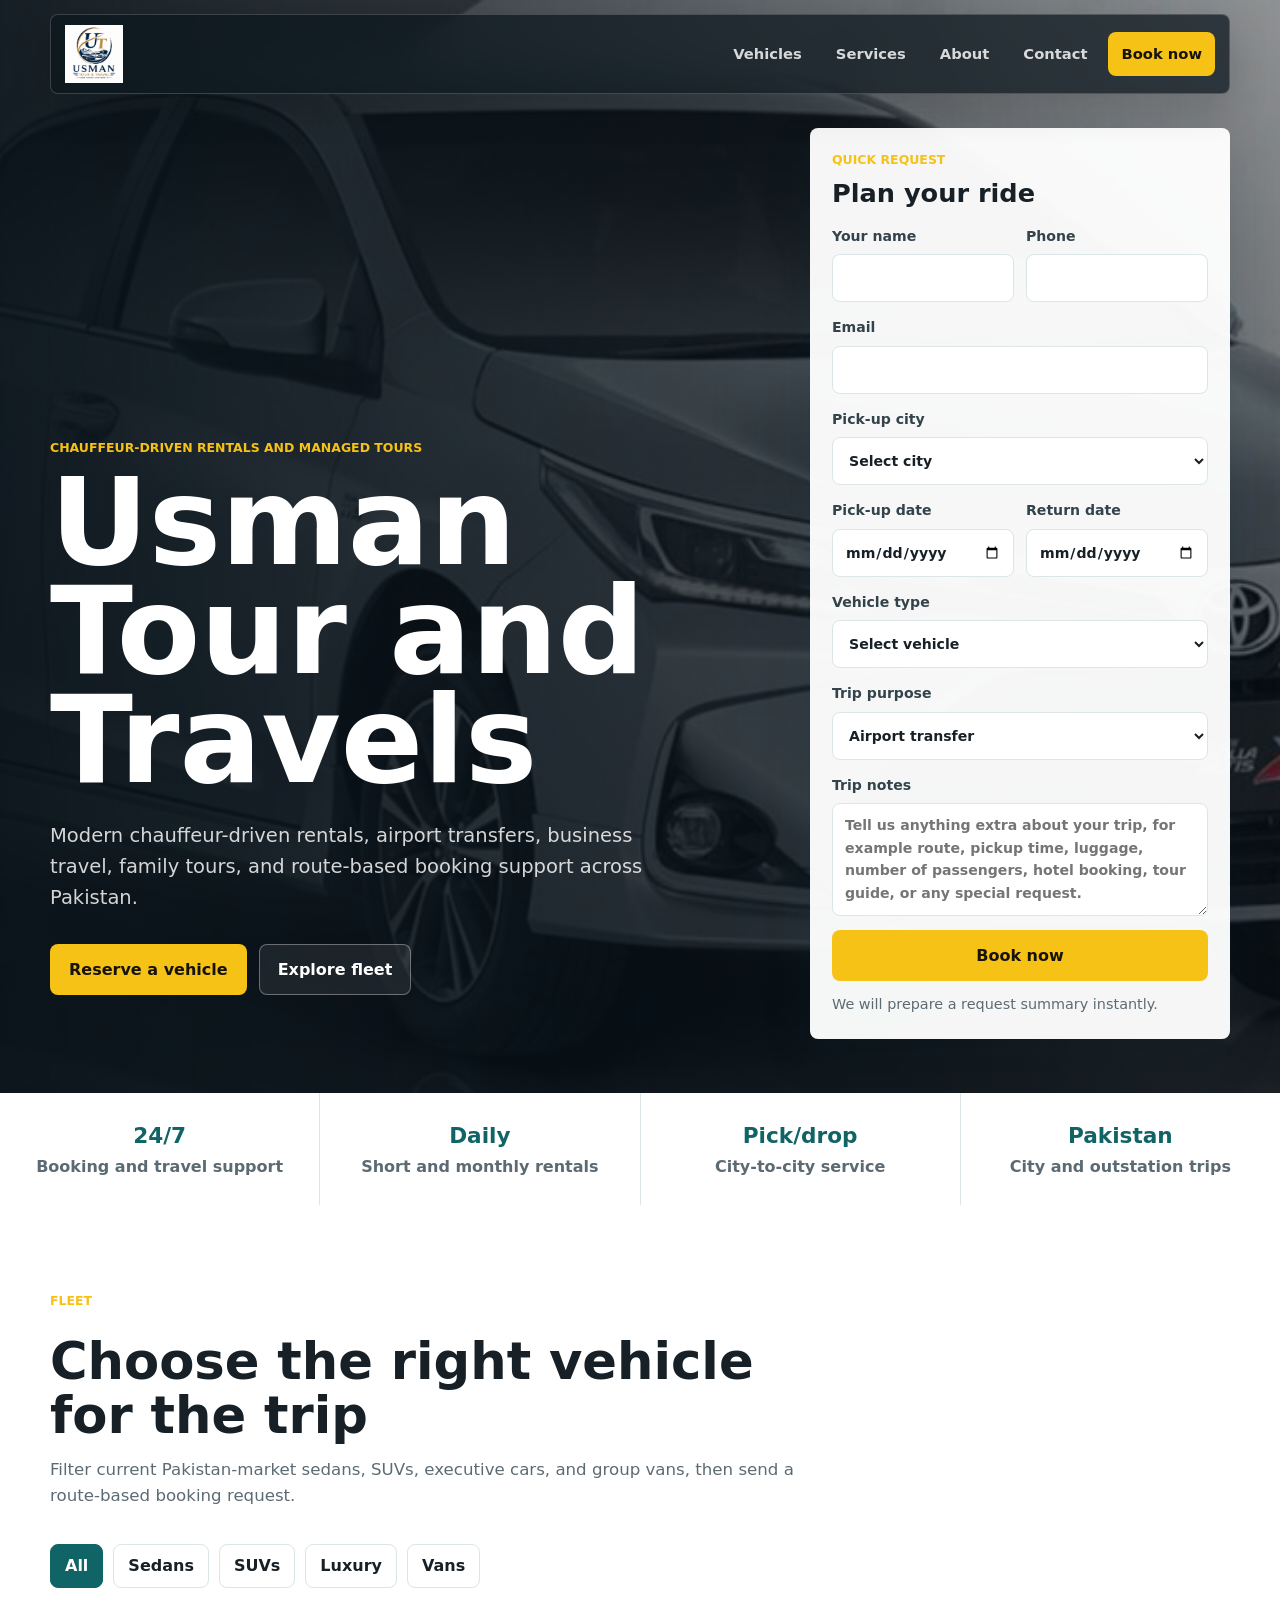
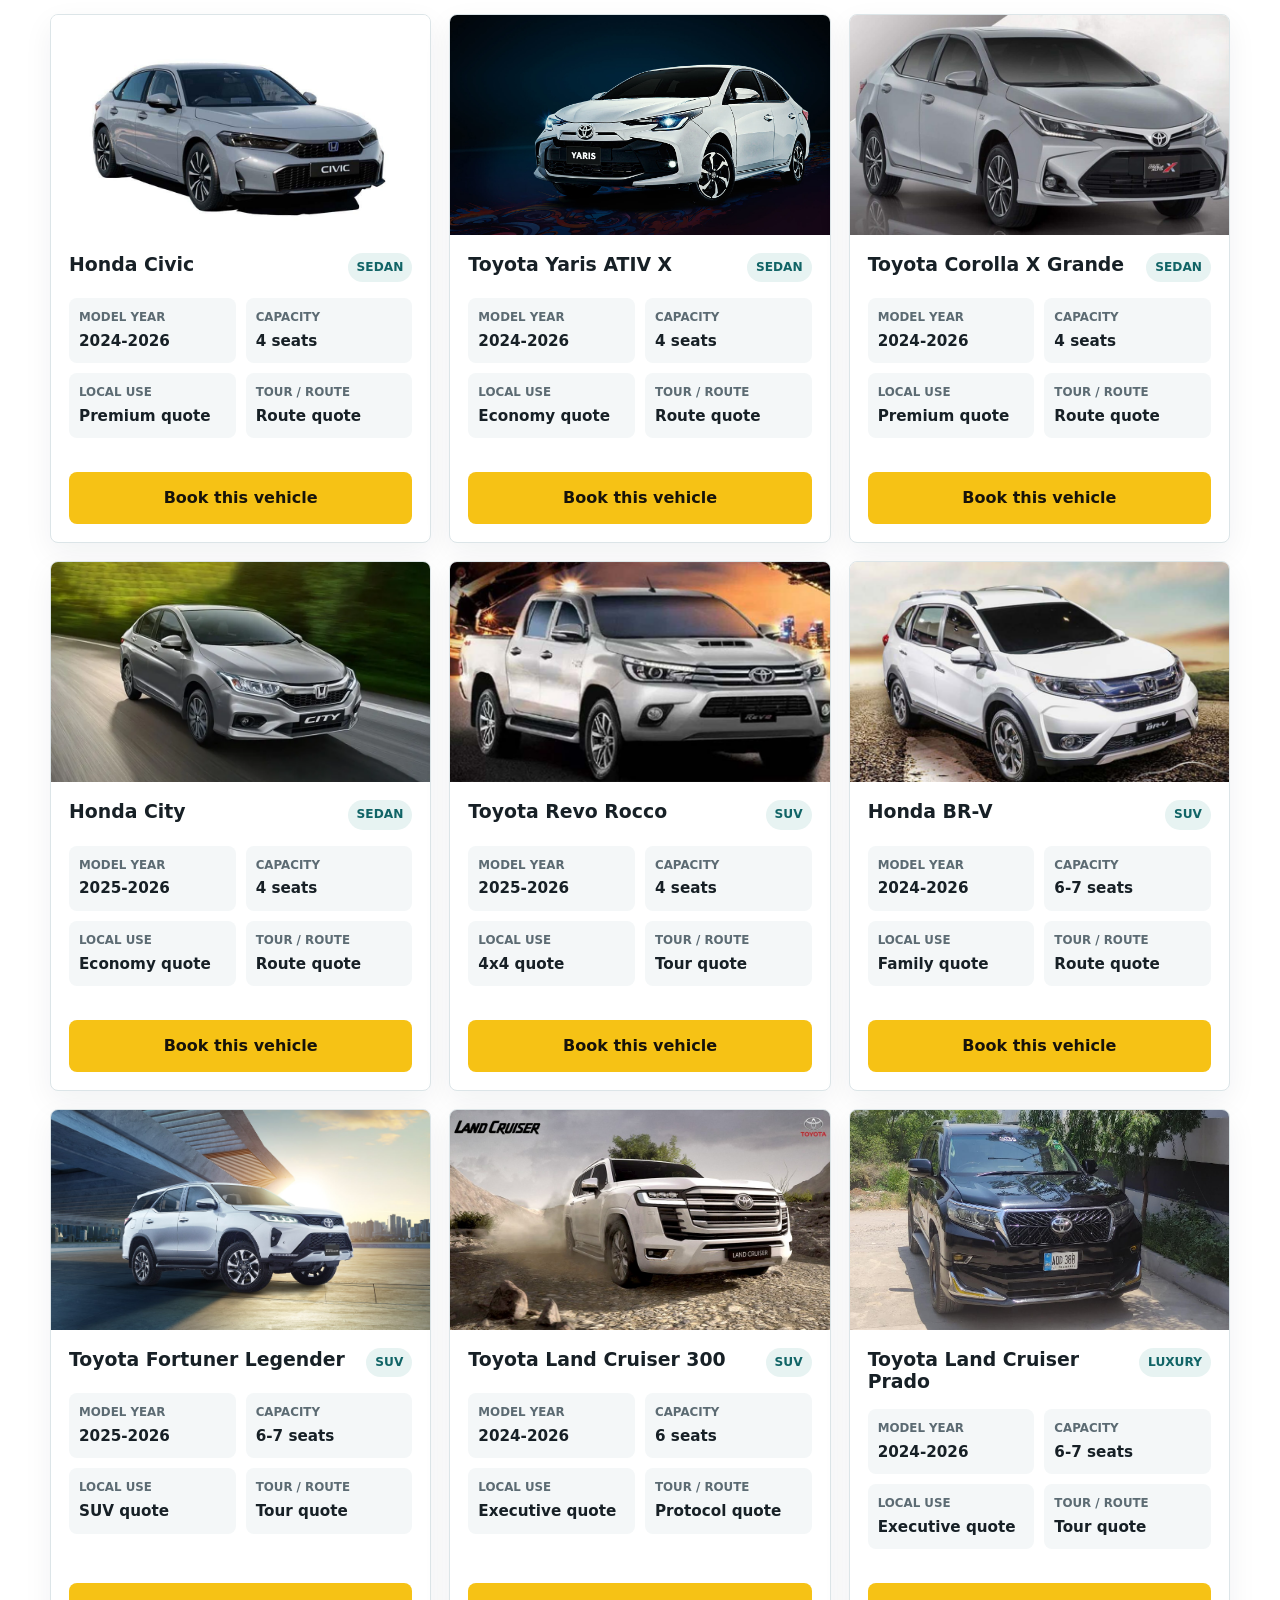
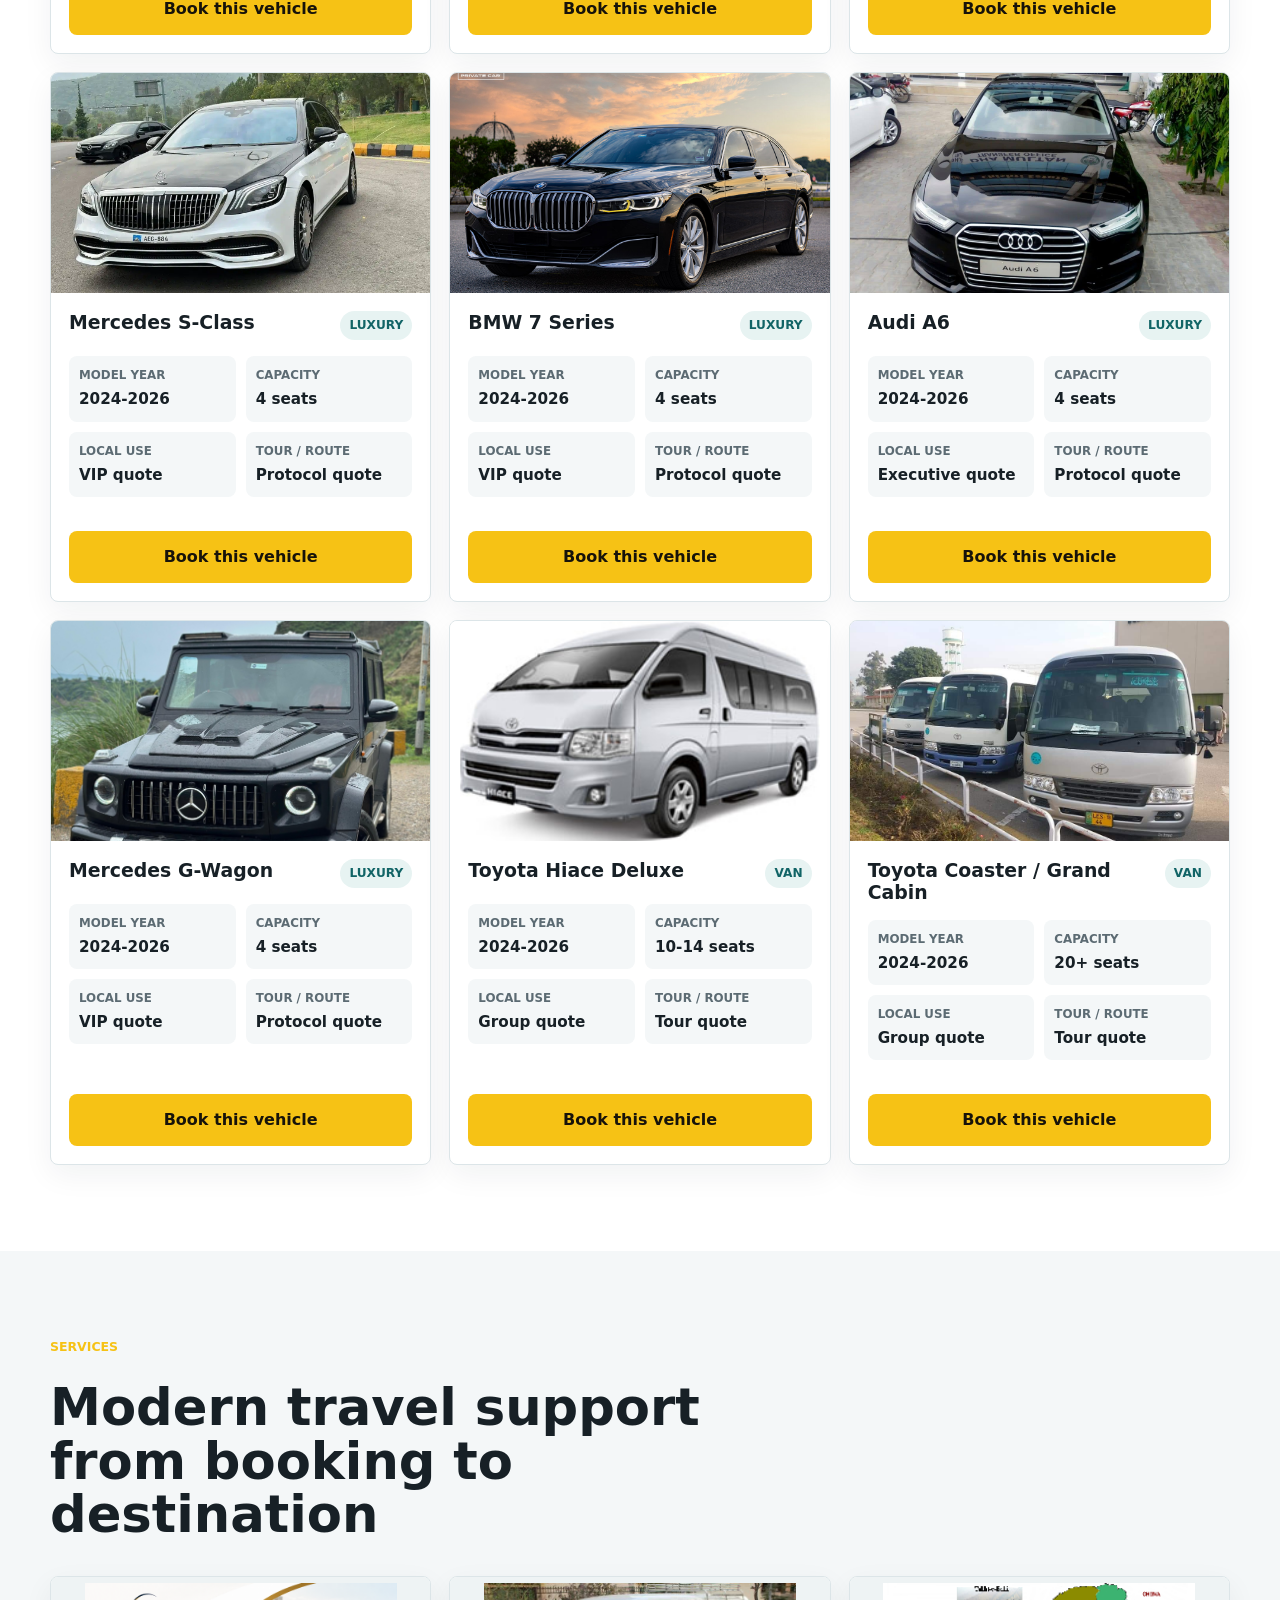
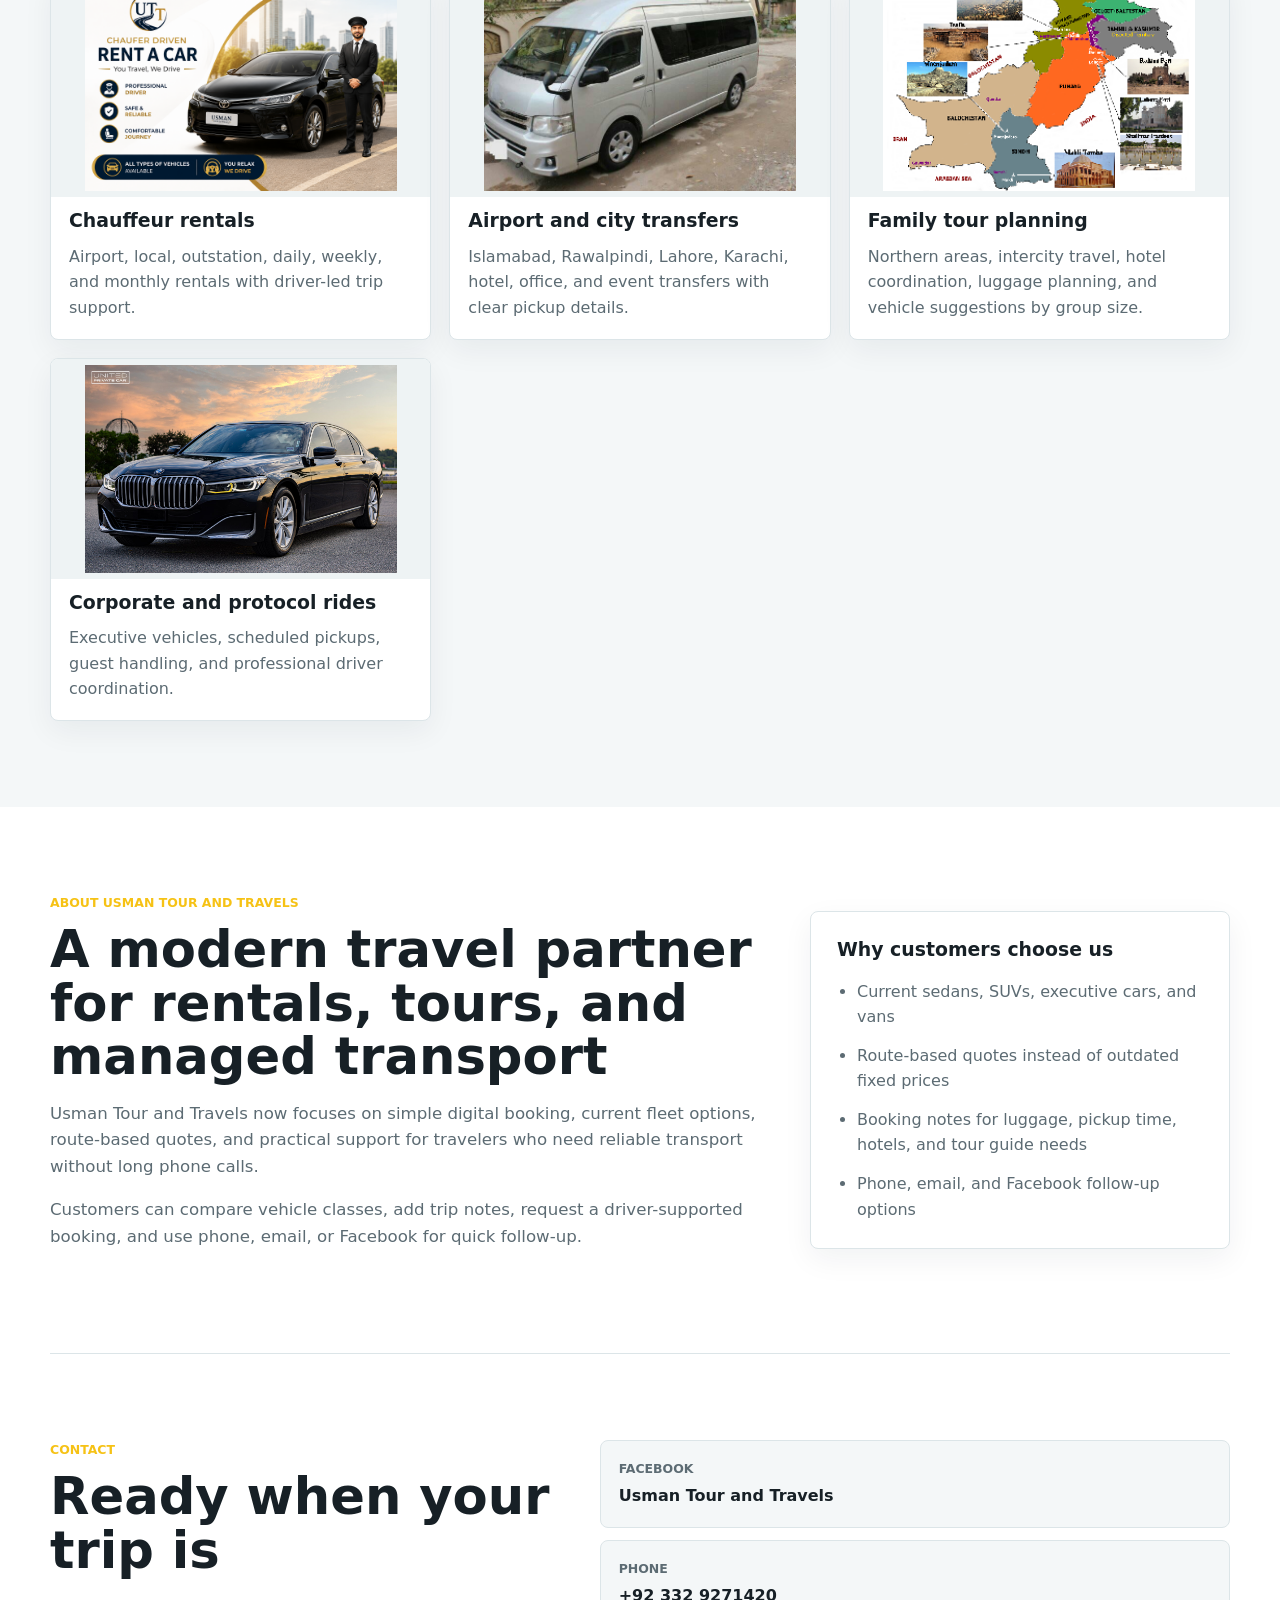
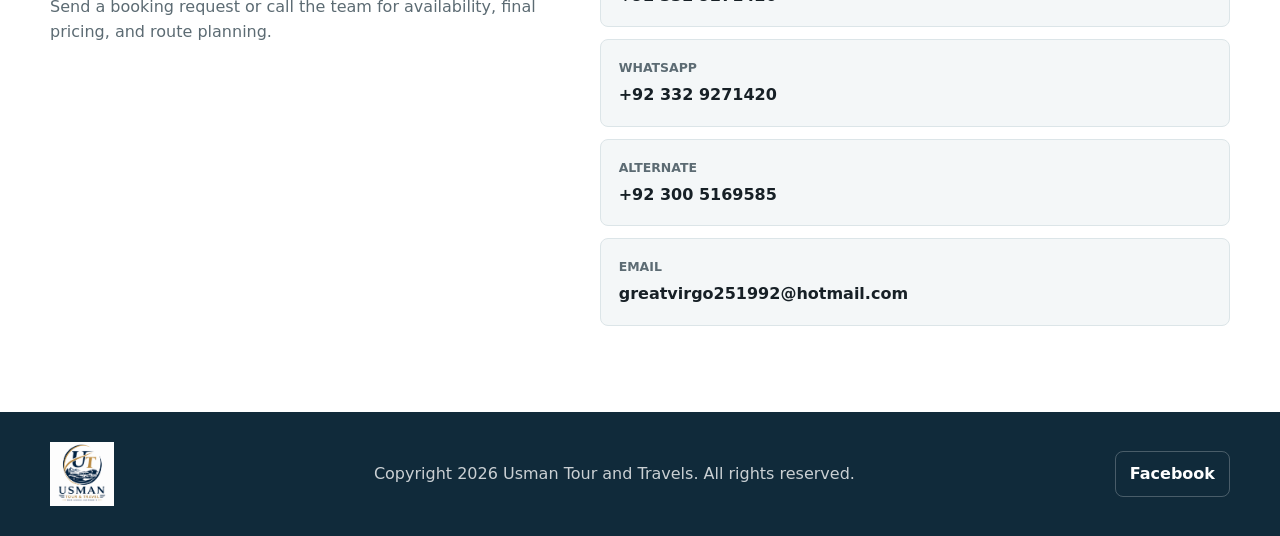
==== web/index.html @ b5e31868 "Send booking requests through WhatsApp" ====
<!doctype html>
<html lang="en">
  <head>
    <meta charset="utf-8">
    <meta name="viewport" content="width=device-width, initial-scale=1">
    <meta name="description" content="Usman Tour and Travels offers chauffeur-driven car rental, airport transfers, tour planning, and corporate transport across Islamabad, Rawalpindi, Lahore, and Pakistan.">
    <title>Usman Tour and Travels | Car Rental & Tour Planning</title>
    <link rel="preload" as="image" href="images/Corolla-X.jpg">
    <link rel="stylesheet" href="styles.css">
  </head>
  <body>
    <header class="site-header" data-header>
      <a class="brand" href="#home" aria-label="Usman Tour and Travels home">
        <img src="images/logo%20usman%20tour%20and%20travel.png" alt="Usman Tour and Travels logo">
      </a>
      <button class="nav-toggle" type="button" aria-expanded="false" aria-controls="site-nav" data-nav-toggle>
        <span></span>
        <span></span>
        <span></span>
        <span class="sr-only">Menu</span>
      </button>
      <nav class="site-nav" id="site-nav" data-nav>
        <a href="#fleet">Vehicles</a>
        <a href="#services">Services</a>
        <a href="#about">About</a>
        <a href="#contact">Contact</a>
        <a class="nav-cta" href="#booking">Book now</a>
      </nav>
    </header>

    <main id="home">
      <section class="hero">
        <div class="hero-media" aria-hidden="true">
          <img class="hero-slide is-active" src="images/Corolla-X.jpg" alt="">
          <img class="hero-slide" src="images/fortuner-legender-jpg.jpg" alt="">
          <img class="hero-slide" src="images/LC-300.jpg" alt="">
          <img class="hero-slide" src="images/Range%20rover.jpg" alt="">
        </div>
        <div class="hero-overlay"></div>
        <div class="hero-content">
          <div class="hero-copy">
            <p class="eyebrow">Chauffeur-driven rentals and managed tours</p>
            <h1>Usman Tour and Travels</h1>
            <p class="hero-text">Modern chauffeur-driven rentals, airport transfers, business travel, family tours, and route-based booking support across Pakistan.</p>
            <div class="hero-actions">
              <a class="btn btn-primary" href="#booking">Reserve a vehicle</a>
              <a class="btn btn-secondary" href="#fleet">Explore fleet</a>
            </div>
          </div>

          <form class="booking-card" id="booking" action="server.php" method="post" data-booking-form>
            <input type="hidden" name="form_type" value="modern_booking">
            <div class="form-head">
              <p class="eyebrow">Quick request</p>
              <h2>Plan your ride</h2>
            </div>
            <div class="form-grid">
              <label>
                Your name
                <input name="name" type="text" autocomplete="name" required>
              </label>
              <label>
                Phone
                <input name="phone" type="tel" autocomplete="tel" required>
              </label>
            </div>
            <label>
              Email
              <input name="email" type="email" autocomplete="email" required>
            </label>
            <label>
              Pick-up city
              <select name="city" required>
                <option value="">Select city</option>
                <option>Islamabad</option>
                <option>Rawalpindi</option>
                <option>Lahore</option>
                <option>Karachi</option>
              </select>
            </label>
            <div class="form-grid">
              <label>
                Pick-up date
                <input name="start" type="date" required>
              </label>
              <label>
                Return date
                <input name="end" type="date" required>
              </label>
            </div>
            <label>
              Vehicle type
              <select name="vehicle" required data-vehicle-select>
                <option value="">Select vehicle</option>
              </select>
            </label>
            <label>
              Trip purpose
              <select name="purpose">
                <option>Airport transfer</option>
                <option>Local rental</option>
                <option>Outstation trip</option>
                <option>Holiday planning</option>
                <option>Corporate booking</option>
              </select>
            </label>
            <label>
              Trip notes
              <textarea name="notes" rows="4" placeholder="Tell us anything extra about your trip, for example route, pickup time, luggage, number of passengers, hotel booking, tour guide, or any special request."></textarea>
            </label>
            <button class="btn btn-primary btn-full" type="submit">Book now</button>
            <p class="form-note" data-form-status>We will prepare a request summary instantly.</p>
          </form>
        </div>
      </section>

      <section class="trust-strip" aria-label="Service highlights">
        <div>
          <strong>24/7</strong>
          <span>Booking and travel support</span>
        </div>
        <div>
          <strong>Daily</strong>
          <span>Short and monthly rentals</span>
        </div>
        <div>
          <strong>Pick/drop</strong>
          <span>City-to-city service</span>
        </div>
        <div>
          <strong>Pakistan</strong>
          <span>City and outstation trips</span>
        </div>
      </section>

      <section class="section" id="fleet">
        <div class="section-head">
          <p class="eyebrow">Fleet</p>
          <h2>Choose the right vehicle for the trip</h2>
          <p>Filter current Pakistan-market sedans, SUVs, executive cars, and group vans, then send a route-based booking request.</p>
        </div>
        <div class="filter-bar" role="tablist" aria-label="Vehicle categories" data-filter-bar>
          <button class="filter-btn is-active" type="button" data-filter="all">All</button>
          <button class="filter-btn" type="button" data-filter="sedan">Sedans</button>
          <button class="filter-btn" type="button" data-filter="suv">SUVs</button>
          <button class="filter-btn" type="button" data-filter="luxury">Luxury</button>
          <button class="filter-btn" type="button" data-filter="van">Vans</button>
        </div>
        <div class="fleet-grid" data-fleet-grid></div>
      </section>

      <section class="section section-muted" id="services">
        <div class="section-head">
          <p class="eyebrow">Services</p>
          <h2>Modern travel support from booking to destination</h2>
        </div>
        <div class="service-grid">
          <article class="service-card">
            <img src="images/Chauffer%20driven.png" alt="Chauffeur driven rental service">
            <h3>Chauffeur rentals</h3>
            <p>Airport, local, outstation, daily, weekly, and monthly rentals with driver-led trip support.</p>
          </article>
          <article class="service-card">
            <img src="images/Hiace%20Hiroof%20Toyota.jpg" alt="Airport pickup service">
            <h3>Airport and city transfers</h3>
            <p>Islamabad, Rawalpindi, Lahore, Karachi, hotel, office, and event transfers with clear pickup details.</p>
          </article>
          <article class="service-card">
            <img src="images/trip.jpg" alt="Mountain road holiday trip">
            <h3>Family tour planning</h3>
            <p>Northern areas, intercity travel, hotel coordination, luggage planning, and vehicle suggestions by group size.</p>
          </article>
          <article class="service-card">
            <img src="images/bmw%207series.jpg" alt="Executive car for corporate and protocol rides">
            <h3>Corporate and protocol rides</h3>
            <p>Executive vehicles, scheduled pickups, guest handling, and professional driver coordination.</p>
          </article>
        </div>
      </section>

      <section class="section about-section" id="about">
        <div class="about-copy">
          <p class="eyebrow">About Usman Tour and Travels</p>
          <h2>A modern travel partner for rentals, tours, and managed transport</h2>
          <p>Usman Tour and Travels now focuses on simple digital booking, current fleet options, route-based quotes, and practical support for travelers who need reliable transport without long phone calls.</p>
          <p>Customers can compare vehicle classes, add trip notes, request a driver-supported booking, and use phone, email, or Facebook for quick follow-up.</p>
        </div>
        <div class="about-panel">
          <h3>Why customers choose us</h3>
          <ul>
            <li>Current sedans, SUVs, executive cars, and vans</li>
            <li>Route-based quotes instead of outdated fixed prices</li>
            <li>Booking notes for luggage, pickup time, hotels, and tour guide needs</li>
            <li>Phone, email, and Facebook follow-up options</li>
          </ul>
        </div>
      </section>

      <section class="section contact-section" id="contact">
        <div>
          <p class="eyebrow">Contact</p>
          <h2>Ready when your trip is</h2>
          <p>Send a booking request or call the team for availability, final pricing, and route planning.</p>
        </div>
        <div class="contact-cards">
          <a href="https://www.facebook.com/Usmantourstravel" target="_blank" rel="noopener">
            <span>Facebook</span>
            Usman Tour and Travels
          </a>
          <a href="tel:+923329271420">
            <span>Phone</span>
            +92 332 9271420
          </a>
          <a href="https://wa.me/923329271420" target="_blank" rel="noopener">
            <span>WhatsApp</span>
            +92 332 9271420
          </a>
          <a href="tel:+923005169585">
            <span>Alternate</span>
            +92 300 5169585
          </a>
          <a href="mailto:greatvirgo251992@hotmail.com">
            <span>Email</span>
            greatvirgo251992@hotmail.com
          </a>
        </div>
      </section>
    </main>

    <footer class="site-footer">
      <img src="images/logo%20usman%20tour%20and%20travel.png" alt="Usman Tour and Travels logo">
      <p>Copyright <span data-year></span> Usman Tour and Travels. All rights reserved.</p>
      <a class="footer-social" href="https://www.facebook.com/Usmantourstravel" target="_blank" rel="noopener">Facebook</a>
    </footer>

    <dialog class="booking-dialog" data-dialog>
      <button class="dialog-close" type="button" aria-label="Close" data-dialog-close>&times;</button>
      <h2>Booking request summary</h2>
      <p data-dialog-content></p>
      <div class="dialog-actions">
        <a class="btn btn-primary" data-whatsapp-link href="https://wa.me/923329271420" target="_blank" rel="noopener">Send on WhatsApp</a>
        <a class="btn btn-secondary" data-mail-link href="mailto:greatvirgo251992@hotmail.com">Email request</a>
        <a class="btn btn-secondary" href="tel:+923329271420">Call now</a>
      </div>
    </dialog>

    <script src="app.js"></script>
  </body>
</html>
---- web/styles.css ----
:root {
  --ink: #172026;
  --muted: #5c6b73;
  --paper: #ffffff;
  --soft: #f4f7f8;
  --line: #dce5e8;
  --brand: #f6c215;
  --brand-dark: #9b7310;
  --teal: #116466;
  --navy: #102a3a;
  --danger: #b3483b;
  --shadow: 0 18px 50px rgba(16, 42, 58, 0.14);
  --radius: 8px;
  --max: 1180px;
}

* {
  box-sizing: border-box;
}

html {
  scroll-behavior: smooth;
}

body {
  margin: 0;
  color: var(--ink);
  font-family: Inter, ui-sans-serif, system-ui, -apple-system, BlinkMacSystemFont, "Segoe UI", Arial, sans-serif;
  background: var(--paper);
  line-height: 1.6;
}

img {
  display: block;
  max-width: 100%;
}

a {
  color: inherit;
  text-decoration: none;
}

button,
input,
select,
textarea {
  font: inherit;
}

.sr-only {
  position: absolute;
  width: 1px;
  height: 1px;
  padding: 0;
  margin: -1px;
  overflow: hidden;
  clip: rect(0, 0, 0, 0);
  white-space: nowrap;
  border: 0;
}

.site-header {
  position: fixed;
  inset: 0 0 auto;
  z-index: 20;
  display: flex;
  align-items: center;
  justify-content: space-between;
  gap: 24px;
  width: min(100% - 32px, var(--max));
  margin: 14px auto 0;
  padding: 10px 14px;
  border: 1px solid rgba(255, 255, 255, 0.18);
  border-radius: var(--radius);
  background: rgba(12, 23, 30, 0.72);
  box-shadow: 0 12px 40px rgba(0, 0, 0, 0.16);
  backdrop-filter: blur(18px);
}

.site-header.is-scrolled {
  background: rgba(12, 23, 30, 0.94);
}

.brand img {
  width: 58px;
  height: 58px;
  object-fit: contain;
}

.site-nav {
  display: flex;
  align-items: center;
  gap: 8px;
  color: #fff;
}

.site-nav a {
  min-height: 42px;
  padding: 10px 13px;
  border-radius: var(--radius);
  color: rgba(255, 255, 255, 0.82);
  font-weight: 700;
  font-size: 0.92rem;
}

.site-nav a:hover,
.site-nav a:focus-visible {
  color: #fff;
  background: rgba(255, 255, 255, 0.12);
}

.site-nav .nav-cta {
  color: #17130a;
  background: var(--brand);
}

.nav-toggle {
  display: none;
  width: 44px;
  height: 44px;
  border: 0;
  border-radius: var(--radius);
  background: rgba(255, 255, 255, 0.12);
}

.nav-toggle span:not(.sr-only) {
  display: block;
  width: 20px;
  height: 2px;
  margin: 4px auto;
  background: #fff;
}

.hero {
  position: relative;
  min-height: 760px;
  padding: 128px 16px 54px;
  overflow: hidden;
  color: #fff;
}

.hero-media,
.hero-overlay {
  position: absolute;
  inset: 0;
}

.hero-slide {
  position: absolute;
  inset: 0;
  width: 100%;
  height: 100%;
  object-fit: cover;
  opacity: 0;
  transform: scale(1.04);
  transition: opacity 900ms ease, transform 6000ms ease;
}

.hero-slide.is-active {
  opacity: 1;
  transform: scale(1);
}

.hero-overlay {
  background:
    linear-gradient(90deg, rgba(8, 18, 25, 0.92) 0%, rgba(8, 18, 25, 0.68) 44%, rgba(8, 18, 25, 0.38) 100%),
    linear-gradient(0deg, rgba(8, 18, 25, 0.54), rgba(8, 18, 25, 0.08));
}

.hero-content {
  position: relative;
  z-index: 1;
  display: grid;
  grid-template-columns: minmax(0, 1fr) 420px;
  gap: 40px;
  align-items: end;
  width: min(100%, var(--max));
  margin: 0 auto;
}

.hero-copy {
  max-width: 710px;
  padding-bottom: 44px;
}

.eyebrow {
  margin: 0 0 10px;
  color: var(--brand);
  font-size: 0.78rem;
  font-weight: 900;
  letter-spacing: 0;
  text-transform: uppercase;
}

h1,
h2,
h3,
p {
  overflow-wrap: anywhere;
}

h1 {
  margin: 0;
  font-size: clamp(3.6rem, 10vw, 7.6rem);
  line-height: 0.9;
  letter-spacing: 0;
}

h2 {
  margin: 0;
  font-size: clamp(2rem, 4vw, 3.6rem);
  line-height: 1.05;
  letter-spacing: 0;
}

h3 {
  margin: 0;
  font-size: 1.18rem;
  line-height: 1.2;
}

.hero-text {
  max-width: 620px;
  margin: 24px 0 0;
  color: rgba(255, 255, 255, 0.82);
  font-size: clamp(1rem, 2vw, 1.22rem);
}

.hero-actions,
.dialog-actions {
  display: flex;
  flex-wrap: wrap;
  gap: 12px;
  margin-top: 30px;
}

.btn {
  display: inline-flex;
  min-height: 48px;
  align-items: center;
  justify-content: center;
  border: 1px solid transparent;
  border-radius: var(--radius);
  padding: 12px 18px;
  font-weight: 850;
  cursor: pointer;
}

.btn-primary {
  color: #17130a;
  background: var(--brand);
}

.btn-primary:hover,
.btn-primary:focus-visible {
  background: #ffda47;
}

.btn-secondary {
  color: #fff;
  border-color: rgba(255, 255, 255, 0.34);
  background: rgba(255, 255, 255, 0.08);
}

.btn-full {
  width: 100%;
}

.booking-card {
  border-radius: var(--radius);
  padding: 22px;
  color: var(--ink);
  background: rgba(255, 255, 255, 0.96);
  box-shadow: var(--shadow);
}

.form-head {
  margin-bottom: 18px;
}

.form-head h2 {
  color: var(--ink);
  font-size: 1.6rem;
}

label {
  display: grid;
  gap: 7px;
  margin-bottom: 14px;
  color: #32434b;
  font-size: 0.88rem;
  font-weight: 800;
}

input,
select,
textarea {
  width: 100%;
  min-height: 48px;
  border: 1px solid var(--line);
  border-radius: var(--radius);
  padding: 10px 12px;
  color: var(--ink);
  background: #fff;
}

input:focus,
select:focus,
textarea:focus {
  outline: 3px solid rgba(246, 194, 21, 0.3);
  border-color: var(--brand-dark);
}

textarea {
  min-height: 108px;
  resize: vertical;
}

.form-grid {
  display: grid;
  grid-template-columns: repeat(2, minmax(0, 1fr));
  gap: 12px;
}

.form-note {
  min-height: 24px;
  margin: 12px 0 0;
  color: var(--muted);
  font-size: 0.9rem;
}

.trust-strip {
  display: grid;
  grid-template-columns: repeat(4, minmax(0, 1fr));
  gap: 1px;
  background: var(--line);
}

.trust-strip div {
  padding: 26px 18px;
  background: #fff;
  text-align: center;
}

.trust-strip strong,
.trust-strip span {
  display: block;
}

.trust-strip strong {
  font-size: 1.35rem;
  color: var(--teal);
}

.trust-strip span {
  color: var(--muted);
  font-weight: 700;
}

.section {
  width: min(100% - 32px, var(--max));
  margin: 0 auto;
  padding: 86px 0;
}

.section-muted {
  width: 100%;
  max-width: none;
  margin: 0;
  padding-inline: max(16px, calc((100vw - var(--max)) / 2));
  background: var(--soft);
}

.section-head {
  display: grid;
  gap: 14px;
  max-width: 760px;
  margin-bottom: 34px;
}

.section-head p:not(.eyebrow) {
  margin: 0;
  color: var(--muted);
  font-size: 1.04rem;
}

.filter-bar {
  display: flex;
  flex-wrap: wrap;
  gap: 10px;
  margin-bottom: 26px;
}

.filter-btn {
  min-height: 42px;
  border: 1px solid var(--line);
  border-radius: var(--radius);
  padding: 8px 14px;
  color: var(--ink);
  background: #fff;
  font-weight: 850;
  cursor: pointer;
}

.filter-btn.is-active,
.filter-btn:hover {
  color: #fff;
  border-color: var(--teal);
  background: var(--teal);
}

.fleet-grid,
.service-grid {
  display: grid;
  grid-template-columns: repeat(3, minmax(0, 1fr));
  gap: 18px;
}

.vehicle-card,
.service-card,
.about-panel {
  border: 1px solid var(--line);
  border-radius: var(--radius);
  background: #fff;
  box-shadow: 0 10px 30px rgba(16, 42, 58, 0.06);
  overflow: hidden;
}

.vehicle-card {
  display: flex;
  flex-direction: column;
}

.vehicle-card img {
  width: 100%;
  height: 220px;
  object-fit: cover;
  background: #d9e2e5;
}

.service-card img {
  width: 100%;
  height: 220px;
  object-fit: contain;
  padding: 6px;
  background: #eef3f4;
}

.vehicle-body,
.service-card {
  padding: 18px;
}

.vehicle-top {
  display: flex;
  align-items: start;
  justify-content: space-between;
  gap: 14px;
}

.vehicle-tag {
  flex: 0 0 auto;
  border-radius: 999px;
  padding: 5px 9px;
  color: var(--teal);
  background: #e7f3f2;
  font-size: 0.76rem;
  font-weight: 900;
  text-transform: uppercase;
}

.vehicle-meta {
  display: grid;
  grid-template-columns: repeat(2, minmax(0, 1fr));
  gap: 10px;
  margin: 16px 0;
  padding: 0;
  list-style: none;
}

.vehicle-meta li {
  border-radius: var(--radius);
  padding: 10px;
  background: var(--soft);
}

.vehicle-meta span {
  display: block;
  color: var(--muted);
  font-size: 0.74rem;
  font-weight: 800;
  text-transform: uppercase;
}

.vehicle-meta strong {
  display: block;
  margin-top: 2px;
  font-size: 0.95rem;
}

.vehicle-actions {
  margin-top: auto;
  padding: 0 18px 18px;
}

.vehicle-actions .btn {
  width: 100%;
}

.service-card {
  display: grid;
  gap: 12px;
  padding: 0 0 18px;
}

.service-card h3,
.service-card p {
  margin-inline: 18px;
}

.service-card p {
  margin-top: 0;
  margin-bottom: 0;
  color: var(--muted);
}

.about-section {
  display: grid;
  grid-template-columns: minmax(0, 1fr) 420px;
  gap: 44px;
  align-items: center;
}

.about-copy p:not(.eyebrow) {
  color: var(--muted);
  font-size: 1.04rem;
}

.about-panel {
  padding: 26px;
}

.about-panel ul {
  display: grid;
  gap: 13px;
  margin: 18px 0 0;
  padding-left: 20px;
  color: var(--muted);
}

.contact-section {
  display: grid;
  grid-template-columns: minmax(0, 0.9fr) minmax(320px, 1.1fr);
  gap: 34px;
  align-items: start;
  border-top: 1px solid var(--line);
}

.contact-section p:not(.eyebrow) {
  color: var(--muted);
}

.contact-cards {
  display: grid;
  gap: 12px;
}

.contact-cards a {
  display: grid;
  gap: 4px;
  border: 1px solid var(--line);
  border-radius: var(--radius);
  padding: 18px;
  background: var(--soft);
  font-weight: 900;
}

.contact-cards span {
  color: var(--muted);
  font-size: 0.78rem;
  text-transform: uppercase;
}

.site-footer {
  display: flex;
  flex-wrap: wrap;
  align-items: center;
  justify-content: space-between;
  gap: 18px;
  padding: 30px max(16px, calc((100vw - var(--max)) / 2));
  color: rgba(255, 255, 255, 0.78);
  background: var(--navy);
}

.site-footer p {
  margin: 0;
}

.site-footer img {
  width: 64px;
  height: 64px;
  object-fit: contain;
}

.footer-social {
  min-height: 42px;
  border: 1px solid rgba(255, 255, 255, 0.24);
  border-radius: var(--radius);
  padding: 9px 14px;
  color: #fff;
  font-weight: 850;
}

.booking-dialog {
  width: min(92vw, 520px);
  border: 0;
  border-radius: var(--radius);
  padding: 28px;
  box-shadow: var(--shadow);
}

.booking-dialog::backdrop {
  background: rgba(9, 20, 27, 0.62);
}

.dialog-close {
  position: absolute;
  top: 12px;
  right: 12px;
  width: 38px;
  height: 38px;
  border: 1px solid var(--line);
  border-radius: var(--radius);
  background: #fff;
  cursor: pointer;
  font-size: 1.4rem;
}

.booking-dialog .btn-secondary {
  color: var(--ink);
  border-color: var(--line);
}

@media (max-width: 980px) {
  .hero {
    min-height: auto;
  }

  .hero-content,
  .about-section,
  .contact-section {
    grid-template-columns: 1fr;
  }

  .hero-copy {
    padding-bottom: 0;
  }

  .fleet-grid,
  .service-grid {
    grid-template-columns: repeat(2, minmax(0, 1fr));
  }
}

@media (max-width: 760px) {
  .site-header {
    width: calc(100% - 20px);
    margin-top: 10px;
  }

  .nav-toggle {
    display: block;
  }

  .site-nav {
    position: absolute;
    top: calc(100% + 8px);
    left: 0;
    right: 0;
    display: none;
    padding: 10px;
    border-radius: var(--radius);
    background: rgba(12, 23, 30, 0.98);
  }

  .site-nav.is-open {
    display: grid;
  }

  .site-nav a {
    width: 100%;
  }

  .hero {
    padding-top: 112px;
  }

  h1 {
    font-size: clamp(3.2rem, 18vw, 5.4rem);
  }

  .form-grid,
  .fleet-grid,
  .service-grid,
  .trust-strip {
    grid-template-columns: 1fr;
  }

  .vehicle-card img,
  .service-card img {
    height: 210px;
  }
}

@media (max-width: 460px) {
  .hero {
    padding-inline: 12px;
  }

  .booking-card {
    padding: 16px;
  }

  .vehicle-meta {
    grid-template-columns: 1fr;
  }

  .hero-actions,
  .dialog-actions {
    display: grid;
  }

  .btn {
    width: 100%;
  }
}
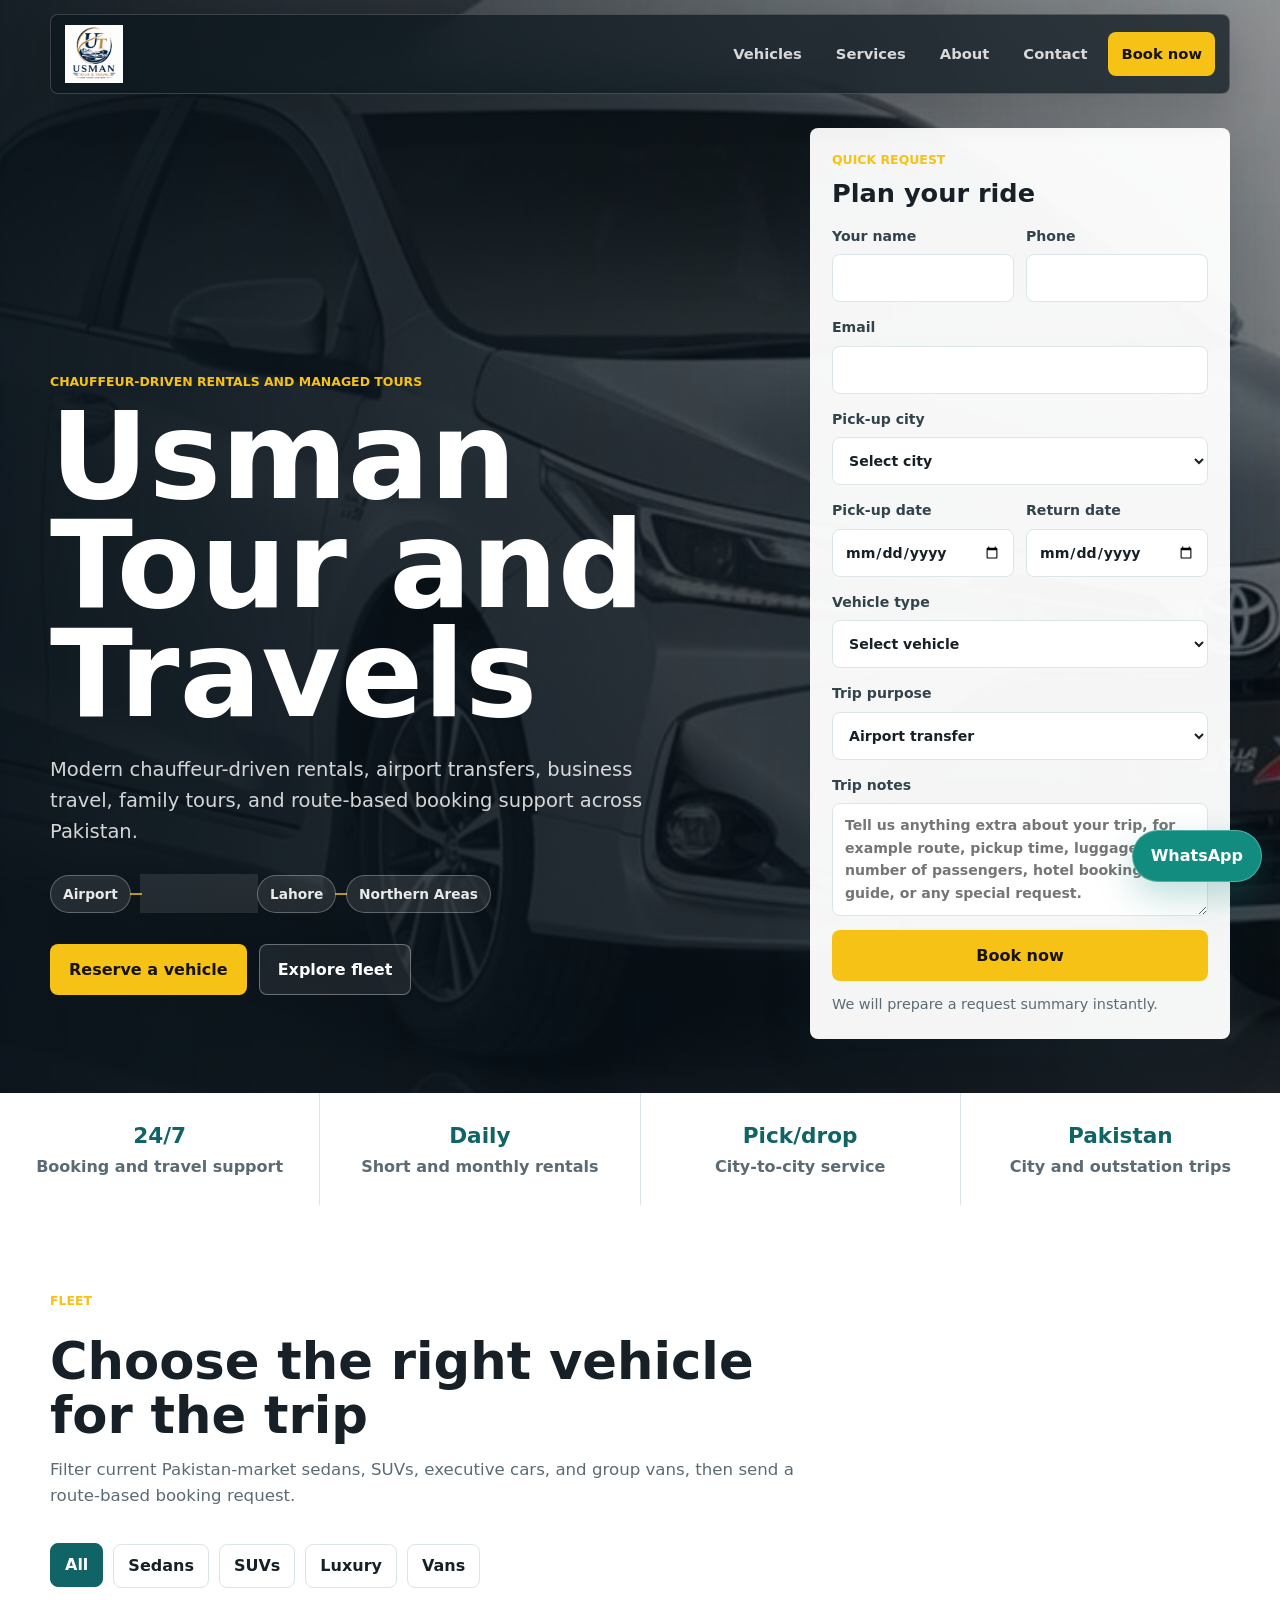
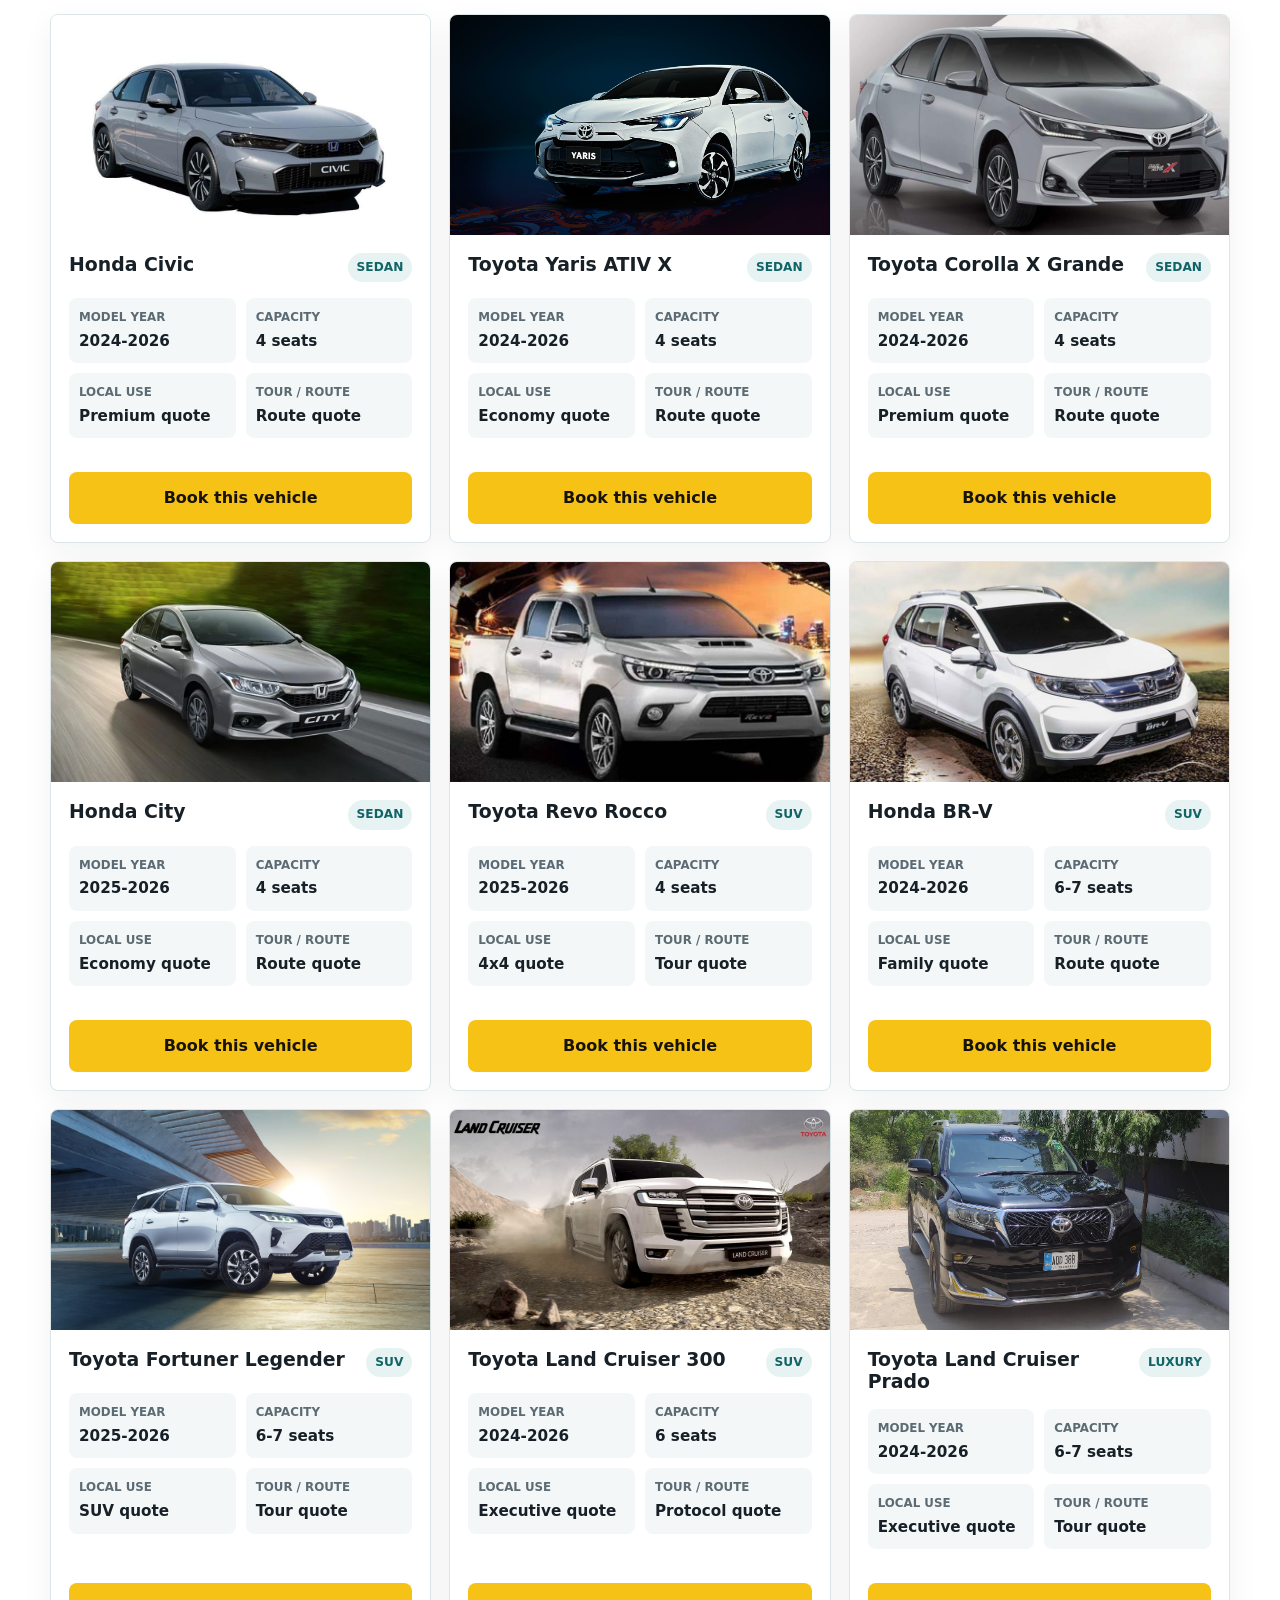
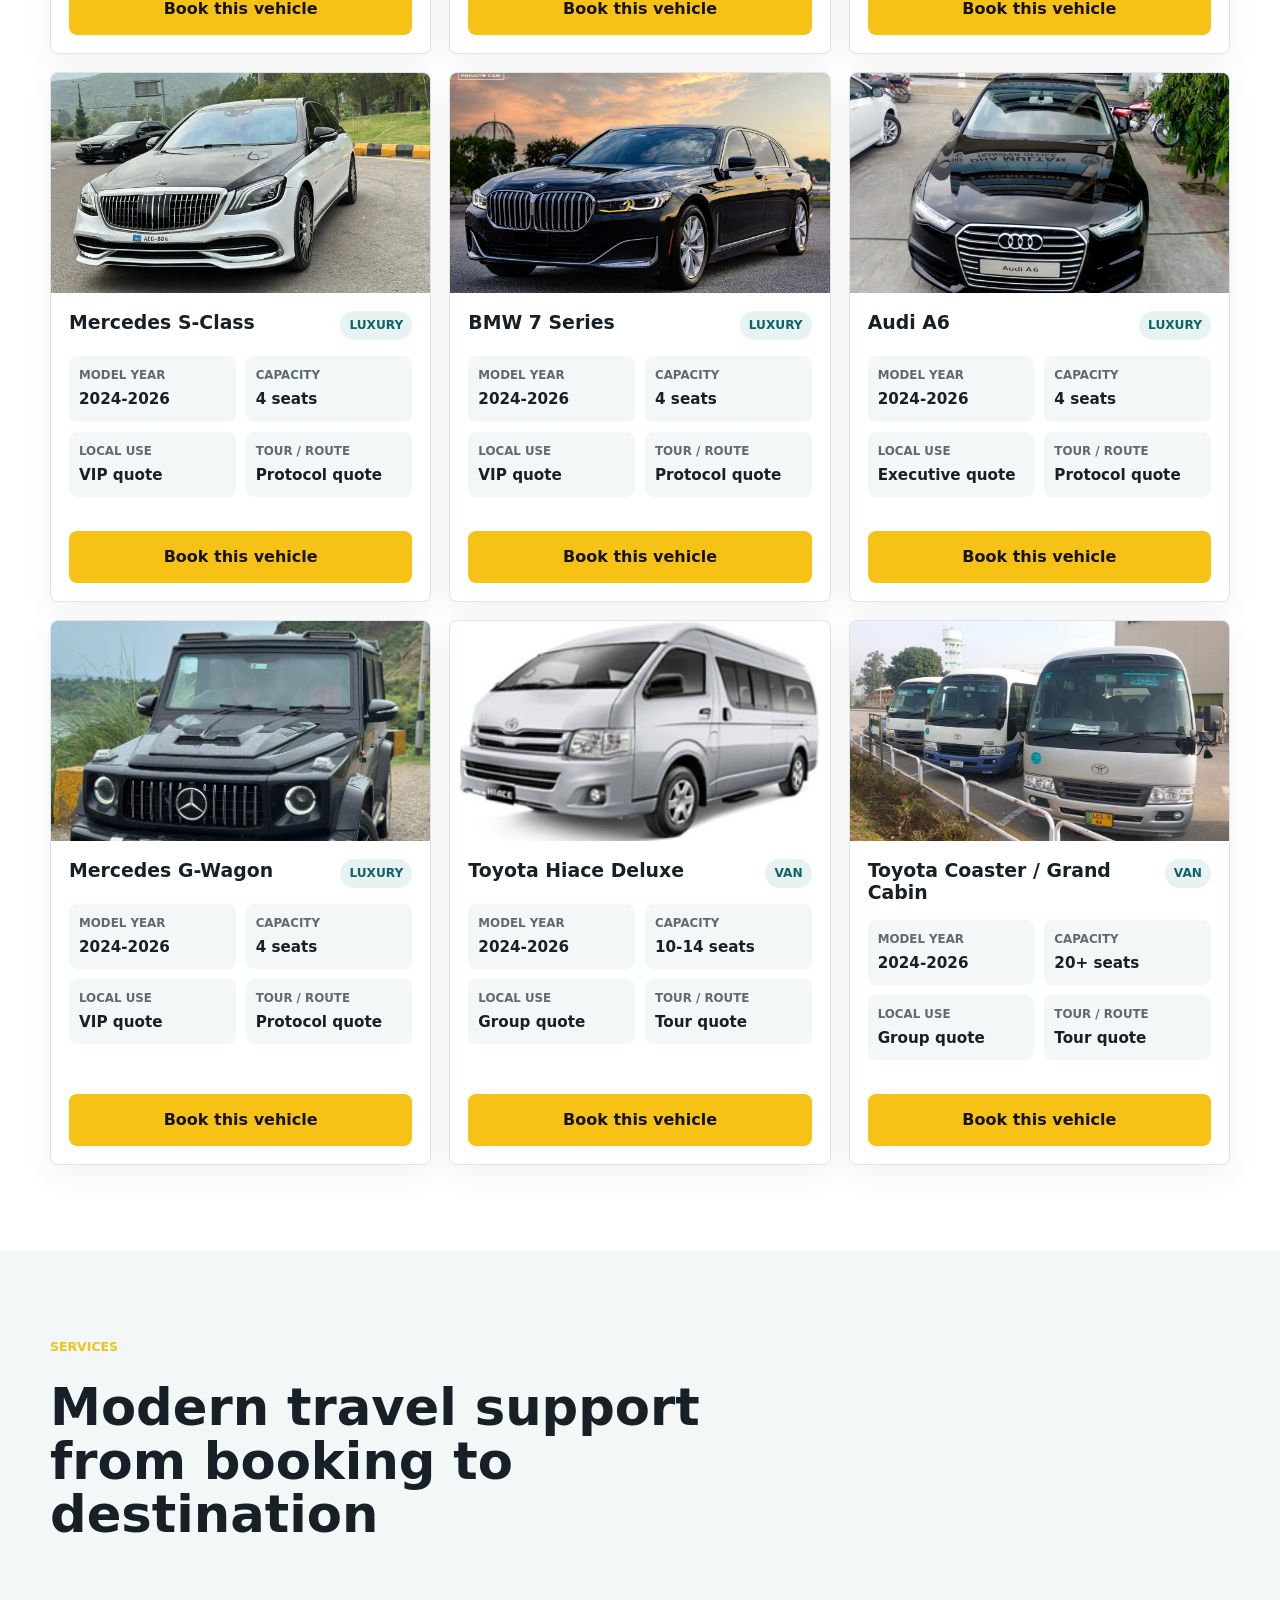
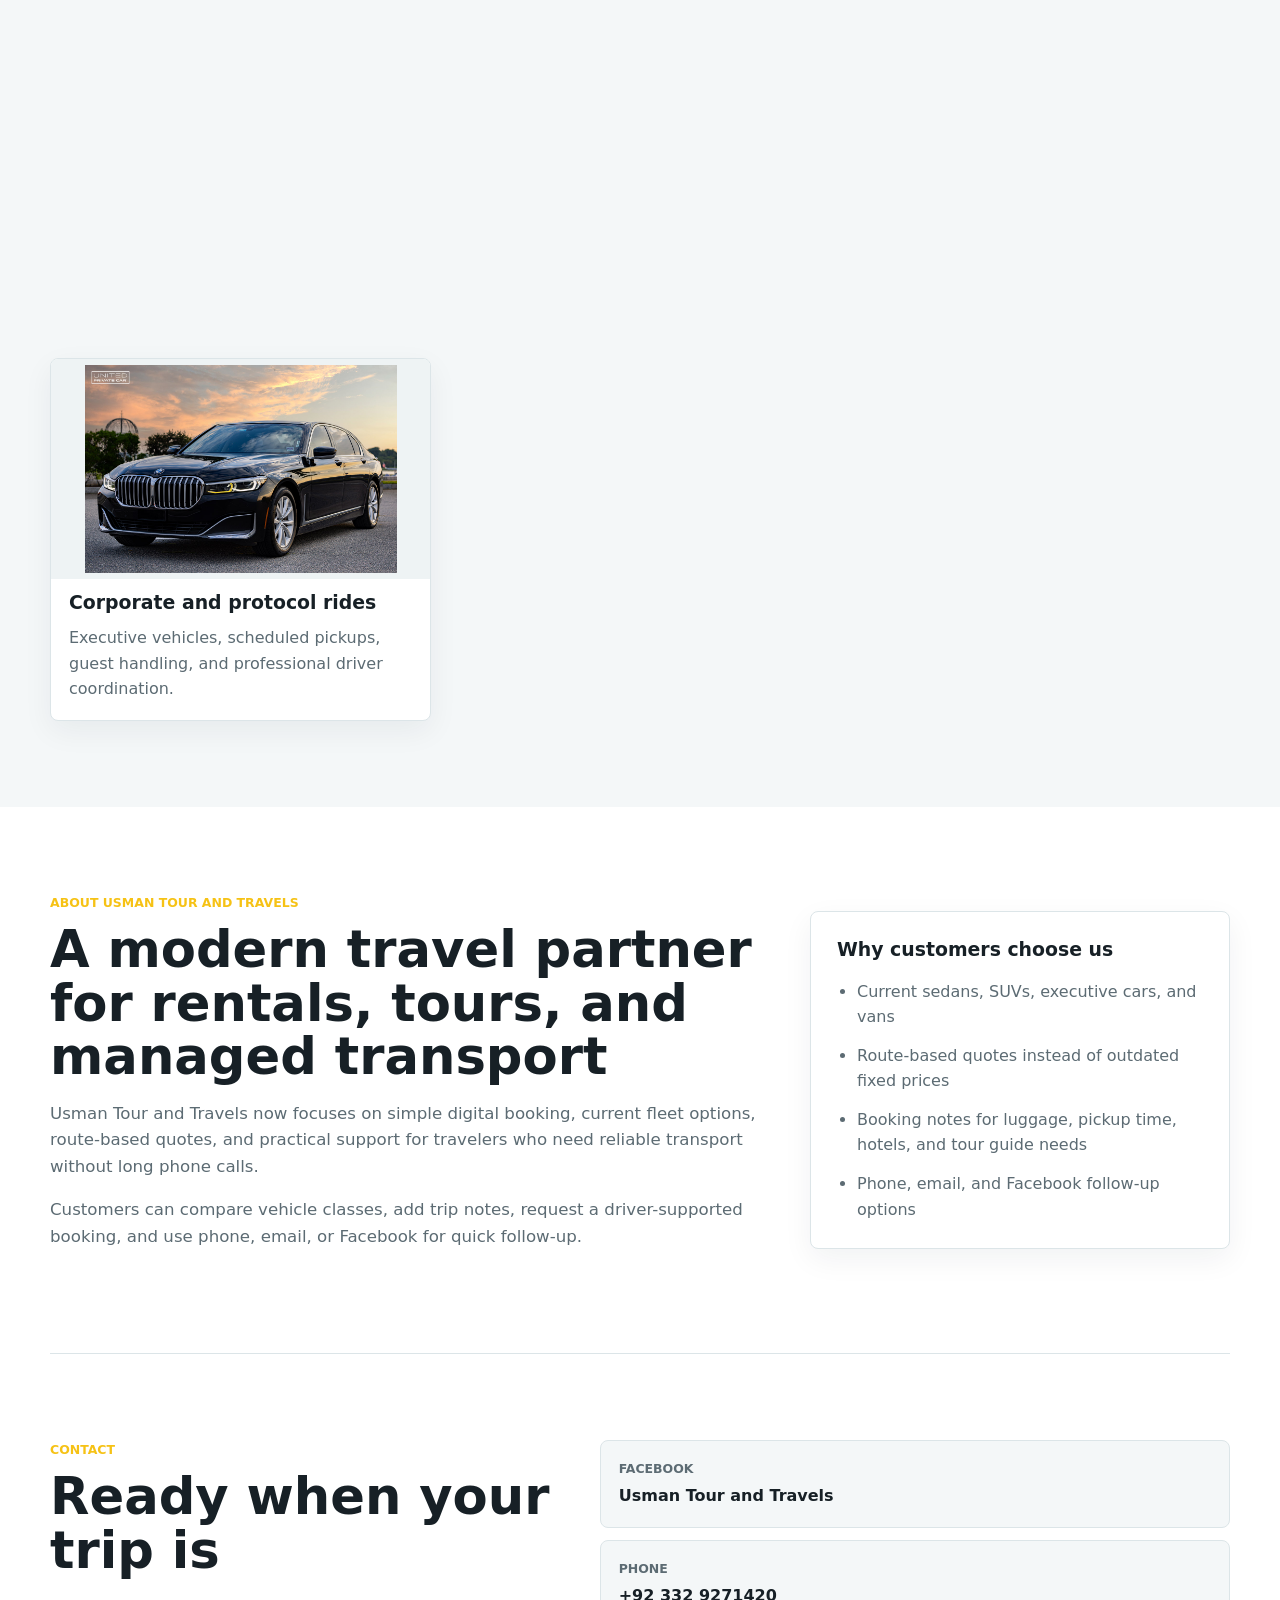
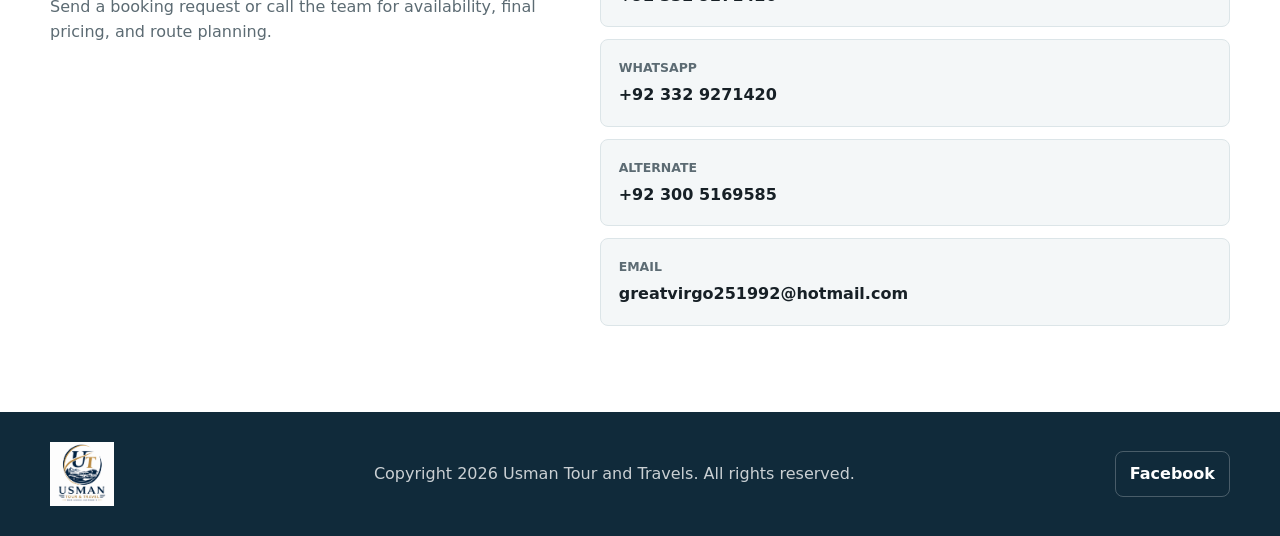
==== commit 70bd5d12: "Add modern UI motion and polish" ====
--- a/web/index.html
+++ b/web/index.html
@@ -42,6 +42,12 @@
             <p class="eyebrow">Chauffeur-driven rentals and managed tours</p>
             <h1>Usman Tour and Travels</h1>
             <p class="hero-text">Modern chauffeur-driven rentals, airport transfers, business travel, family tours, and route-based booking support across Pakistan.</p>
+            <div class="route-line" aria-label="Popular route types">
+              <span>Airport</span>
+              <span>Islamabad</span>
+              <span>Lahore</span>
+              <span>Northern Areas</span>
+            </div>
             <div class="hero-actions">
               <a class="btn btn-primary" href="#booking">Reserve a vehicle</a>
               <a class="btn btn-secondary" href="#fleet">Explore fleet</a>
@@ -114,7 +120,7 @@
         </div>
       </section>
 
-      <section class="trust-strip" aria-label="Service highlights">
+      <section class="trust-strip" aria-label="Service highlights" data-reveal>
         <div>
           <strong>24/7</strong>
           <span>Booking and travel support</span>
@@ -133,7 +139,7 @@
         </div>
       </section>
 
-      <section class="section" id="fleet">
+      <section class="section" id="fleet" data-reveal>
         <div class="section-head">
           <p class="eyebrow">Fleet</p>
           <h2>Choose the right vehicle for the trip</h2>
@@ -149,28 +155,28 @@
         <div class="fleet-grid" data-fleet-grid></div>
       </section>
 
-      <section class="section section-muted" id="services">
+      <section class="section section-muted" id="services" data-reveal>
         <div class="section-head">
           <p class="eyebrow">Services</p>
           <h2>Modern travel support from booking to destination</h2>
         </div>
         <div class="service-grid">
-          <article class="service-card">
+          <article class="service-card" data-reveal>
             <img src="images/Chauffer%20driven.png" alt="Chauffeur driven rental service">
             <h3>Chauffeur rentals</h3>
             <p>Airport, local, outstation, daily, weekly, and monthly rentals with driver-led trip support.</p>
           </article>
-          <article class="service-card">
+          <article class="service-card" data-reveal>
             <img src="images/Hiace%20Hiroof%20Toyota.jpg" alt="Airport pickup service">
             <h3>Airport and city transfers</h3>
             <p>Islamabad, Rawalpindi, Lahore, Karachi, hotel, office, and event transfers with clear pickup details.</p>
           </article>
-          <article class="service-card">
+          <article class="service-card" data-reveal>
             <img src="images/trip.jpg" alt="Mountain road holiday trip">
             <h3>Family tour planning</h3>
             <p>Northern areas, intercity travel, hotel coordination, luggage planning, and vehicle suggestions by group size.</p>
           </article>
-          <article class="service-card">
+          <article class="service-card" data-reveal>
             <img src="images/bmw%207series.jpg" alt="Executive car for corporate and protocol rides">
             <h3>Corporate and protocol rides</h3>
             <p>Executive vehicles, scheduled pickups, guest handling, and professional driver coordination.</p>
@@ -178,7 +184,7 @@
         </div>
       </section>
 
-      <section class="section about-section" id="about">
+      <section class="section about-section" id="about" data-reveal>
         <div class="about-copy">
           <p class="eyebrow">About Usman Tour and Travels</p>
           <h2>A modern travel partner for rentals, tours, and managed transport</h2>
@@ -196,7 +202,7 @@
         </div>
       </section>
 
-      <section class="section contact-section" id="contact">
+      <section class="section contact-section" id="contact" data-reveal>
         <div>
           <p class="eyebrow">Contact</p>
           <h2>Ready when your trip is</h2>
@@ -232,6 +238,10 @@
       <p>Copyright <span data-year></span> Usman Tour and Travels. All rights reserved.</p>
       <a class="footer-social" href="https://www.facebook.com/Usmantourstravel" target="_blank" rel="noopener">Facebook</a>
     </footer>
+
+    <a class="floating-whatsapp" href="https://wa.me/923329271420" target="_blank" rel="noopener" aria-label="Message Usman Tour and Travels on WhatsApp">
+      WhatsApp
+    </a>
 
     <dialog class="booking-dialog" data-dialog>
       <button class="dialog-close" type="button" aria-label="Close" data-dialog-close>&times;</button>
--- a/web/styles.css
+++ b/web/styles.css
@@ -10,6 +10,7 @@
   --navy: #102a3a;
   --danger: #b3483b;
   --shadow: 0 18px 50px rgba(16, 42, 58, 0.14);
+  --lift: 0 22px 45px rgba(16, 42, 58, 0.16);
   --radius: 8px;
   --max: 1180px;
 }
@@ -75,6 +76,7 @@
   background: rgba(12, 23, 30, 0.72);
   box-shadow: 0 12px 40px rgba(0, 0, 0, 0.16);
   backdrop-filter: blur(18px);
+  transition: background 220ms ease, box-shadow 220ms ease, transform 220ms ease;
 }
 
 .site-header.is-scrolled {
@@ -95,6 +97,7 @@
 }
 
 .site-nav a {
+  position: relative;
   min-height: 42px;
   padding: 10px 13px;
   border-radius: var(--radius);
@@ -109,9 +112,32 @@
   background: rgba(255, 255, 255, 0.12);
 }
 
+.site-nav a::after {
+  position: absolute;
+  right: 13px;
+  bottom: 6px;
+  left: 13px;
+  height: 2px;
+  border-radius: 999px;
+  background: var(--brand);
+  content: "";
+  transform: scaleX(0);
+  transform-origin: left;
+  transition: transform 180ms ease;
+}
+
+.site-nav a:hover::after,
+.site-nav a:focus-visible::after {
+  transform: scaleX(1);
+}
+
 .site-nav .nav-cta {
   color: #17130a;
   background: var(--brand);
+}
+
+.site-nav .nav-cta::after {
+  background: #17130a;
 }
 
 .nav-toggle {
@@ -181,6 +207,7 @@
 .hero-copy {
   max-width: 710px;
   padding-bottom: 44px;
+  animation: heroCopyIn 680ms ease both;
 }
 
 .eyebrow {
@@ -234,7 +261,41 @@
   margin-top: 30px;
 }
 
+.route-line {
+  display: flex;
+  flex-wrap: wrap;
+  gap: 10px;
+  max-width: 680px;
+  margin-top: 28px;
+}
+
+.route-line span {
+  position: relative;
+  display: inline-flex;
+  min-height: 34px;
+  align-items: center;
+  border: 1px solid rgba(255, 255, 255, 0.28);
+  border-radius: 999px;
+  padding: 7px 12px;
+  color: rgba(255, 255, 255, 0.9);
+  background: rgba(255, 255, 255, 0.1);
+  font-size: 0.86rem;
+  font-weight: 800;
+  backdrop-filter: blur(10px);
+}
+
+.route-line span:not(:last-child)::after {
+  position: absolute;
+  right: -12px;
+  width: 12px;
+  height: 2px;
+  background: rgba(246, 194, 21, 0.75);
+  content: "";
+}
+
 .btn {
+  position: relative;
+  overflow: hidden;
   display: inline-flex;
   min-height: 48px;
   align-items: center;
@@ -244,6 +305,25 @@
   padding: 12px 18px;
   font-weight: 850;
   cursor: pointer;
+  transition: border-color 180ms ease, box-shadow 180ms ease, transform 180ms ease, background 180ms ease;
+}
+
+.btn::before {
+  position: absolute;
+  inset: 0;
+  background: linear-gradient(110deg, transparent 0%, rgba(255, 255, 255, 0.34) 45%, transparent 75%);
+  content: "";
+  transform: translateX(-120%);
+}
+
+.btn:hover,
+.btn:focus-visible {
+  transform: translateY(-2px);
+}
+
+.btn:hover::before,
+.btn:focus-visible::before {
+  animation: buttonSheen 700ms ease;
 }
 
 .btn-primary {
@@ -272,6 +352,7 @@
   color: var(--ink);
   background: rgba(255, 255, 255, 0.96);
   box-shadow: var(--shadow);
+  animation: cardIn 760ms 140ms ease both;
 }
 
 .form-head {
@@ -340,6 +421,12 @@
   padding: 26px 18px;
   background: #fff;
   text-align: center;
+  transition: background 180ms ease, transform 180ms ease;
+}
+
+.trust-strip div:hover {
+  background: #fbfcfc;
+  transform: translateY(-2px);
 }
 
 .trust-strip strong,
@@ -400,6 +487,7 @@
   background: #fff;
   font-weight: 850;
   cursor: pointer;
+  transition: border-color 180ms ease, background 180ms ease, color 180ms ease, transform 180ms ease;
 }
 
 .filter-btn.is-active,
@@ -407,6 +495,7 @@
   color: #fff;
   border-color: var(--teal);
   background: var(--teal);
+  transform: translateY(-1px);
 }
 
 .fleet-grid,
@@ -424,6 +513,15 @@
   background: #fff;
   box-shadow: 0 10px 30px rgba(16, 42, 58, 0.06);
   overflow: hidden;
+  transition: border-color 200ms ease, box-shadow 200ms ease, transform 200ms ease;
+}
+
+.vehicle-card:hover,
+.service-card:hover,
+.about-panel:hover {
+  border-color: rgba(17, 100, 102, 0.28);
+  box-shadow: var(--lift);
+  transform: translateY(-5px);
 }
 
 .vehicle-card {
@@ -436,6 +534,11 @@
   height: 220px;
   object-fit: cover;
   background: #d9e2e5;
+  transition: transform 500ms ease;
+}
+
+.vehicle-card:hover img {
+  transform: scale(1.035);
 }
 
 .service-card img {
@@ -444,6 +547,11 @@
   object-fit: contain;
   padding: 6px;
   background: #eef3f4;
+  transition: transform 450ms ease;
+}
+
+.service-card:hover img {
+  transform: scale(1.025);
 }
 
 .vehicle-body,
@@ -573,6 +681,14 @@
   padding: 18px;
   background: var(--soft);
   font-weight: 900;
+  transition: border-color 180ms ease, background 180ms ease, transform 180ms ease;
+}
+
+.contact-cards a:hover,
+.contact-cards a:focus-visible {
+  border-color: rgba(17, 100, 102, 0.35);
+  background: #fff;
+  transform: translateX(4px);
 }
 
 .contact-cards span {
@@ -611,6 +727,31 @@
   font-weight: 850;
 }
 
+.floating-whatsapp {
+  position: fixed;
+  right: 18px;
+  bottom: 18px;
+  z-index: 19;
+  display: inline-flex;
+  min-height: 48px;
+  align-items: center;
+  justify-content: center;
+  border: 1px solid rgba(255, 255, 255, 0.28);
+  border-radius: 999px;
+  padding: 12px 18px;
+  color: #fff;
+  background: #128c7e;
+  box-shadow: 0 14px 36px rgba(18, 140, 126, 0.28);
+  font-weight: 900;
+  transition: transform 180ms ease, box-shadow 180ms ease;
+}
+
+.floating-whatsapp:hover,
+.floating-whatsapp:focus-visible {
+  transform: translateY(-3px);
+  box-shadow: 0 18px 44px rgba(18, 140, 126, 0.36);
+}
+
 .booking-dialog {
   width: min(92vw, 520px);
   border: 0;
@@ -639,6 +780,63 @@
 .booking-dialog .btn-secondary {
   color: var(--ink);
   border-color: var(--line);
+}
+
+[data-reveal] {
+  opacity: 0;
+  transform: translateY(22px);
+  transition: opacity 560ms ease, transform 560ms ease;
+}
+
+[data-reveal].is-visible {
+  opacity: 1;
+  transform: translateY(0);
+}
+
+@keyframes heroCopyIn {
+  from {
+    opacity: 0;
+    transform: translateY(18px);
+  }
+
+  to {
+    opacity: 1;
+    transform: translateY(0);
+  }
+}
+
+@keyframes cardIn {
+  from {
+    opacity: 0;
+    transform: translateY(18px) scale(0.98);
+  }
+
+  to {
+    opacity: 1;
+    transform: translateY(0) scale(1);
+  }
+}
+
+@keyframes buttonSheen {
+  to {
+    transform: translateX(120%);
+  }
+}
+
+@media (prefers-reduced-motion: reduce) {
+  *,
+  *::before,
+  *::after {
+    animation-duration: 1ms !important;
+    animation-iteration-count: 1 !important;
+    scroll-behavior: auto !important;
+    transition-duration: 1ms !important;
+  }
+
+  [data-reveal] {
+    opacity: 1;
+    transform: none;
+  }
 }
 
 @media (max-width: 980px) {
@@ -691,6 +889,10 @@
     width: 100%;
   }
 
+  .site-nav a::after {
+    display: none;
+  }
+
   .hero {
     padding-top: 112px;
   }
@@ -710,6 +912,14 @@
   .service-card img {
     height: 210px;
   }
+
+  .floating-whatsapp {
+    right: 12px;
+    bottom: 12px;
+    min-height: 44px;
+    padding: 10px 14px;
+    font-size: 0.9rem;
+  }
 }
 
 @media (max-width: 460px) {
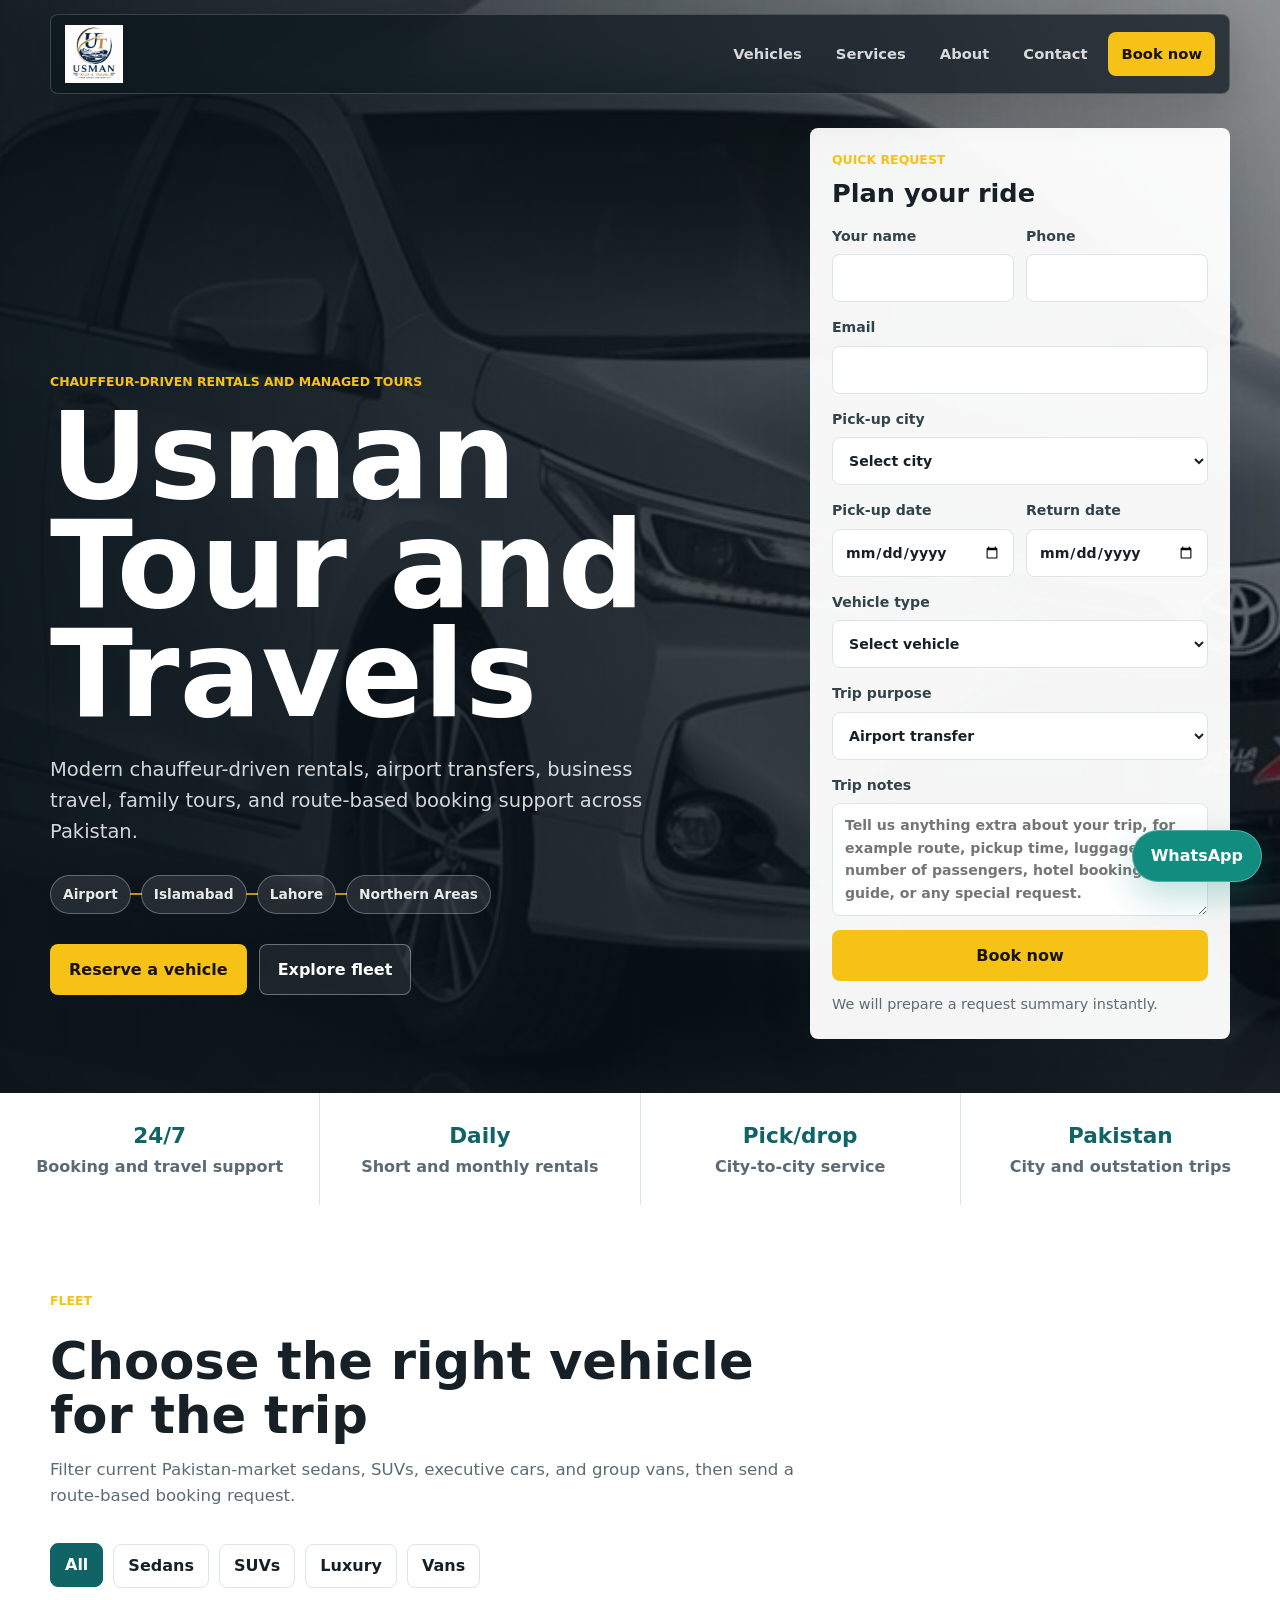
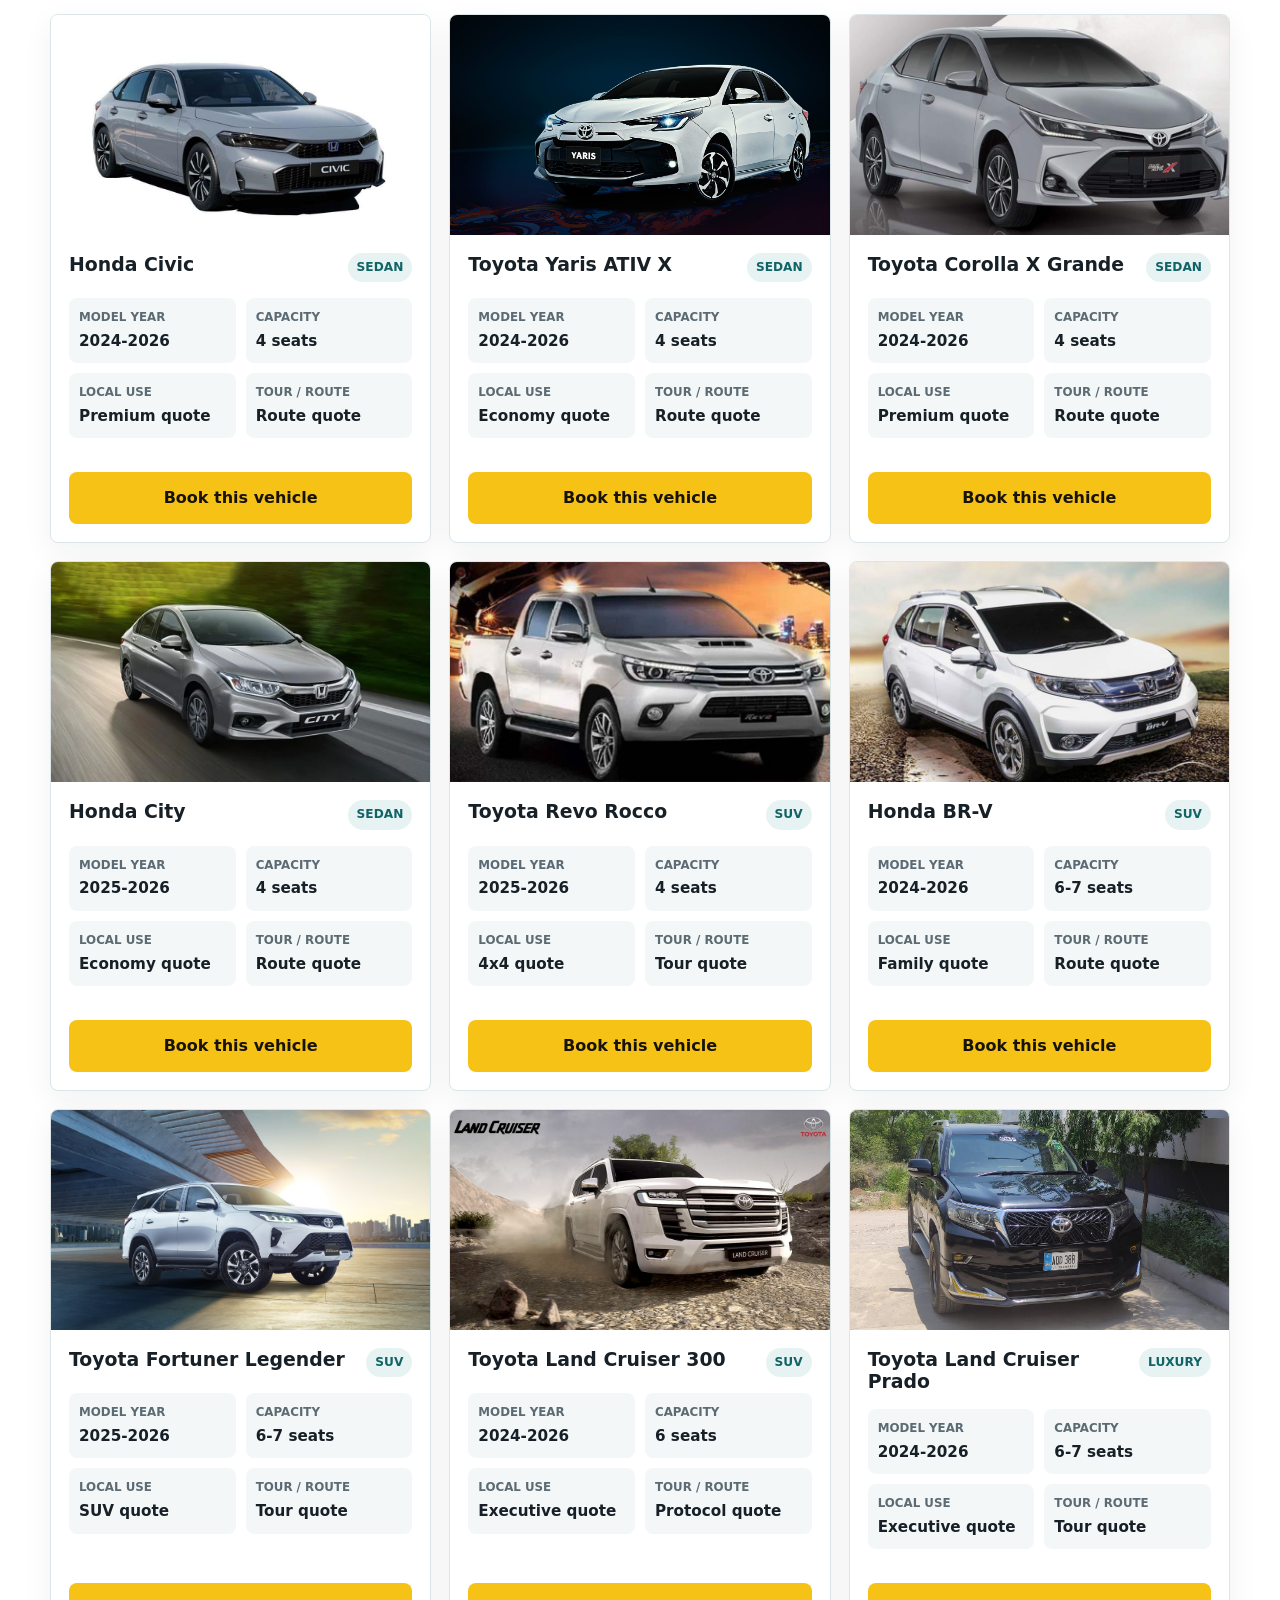
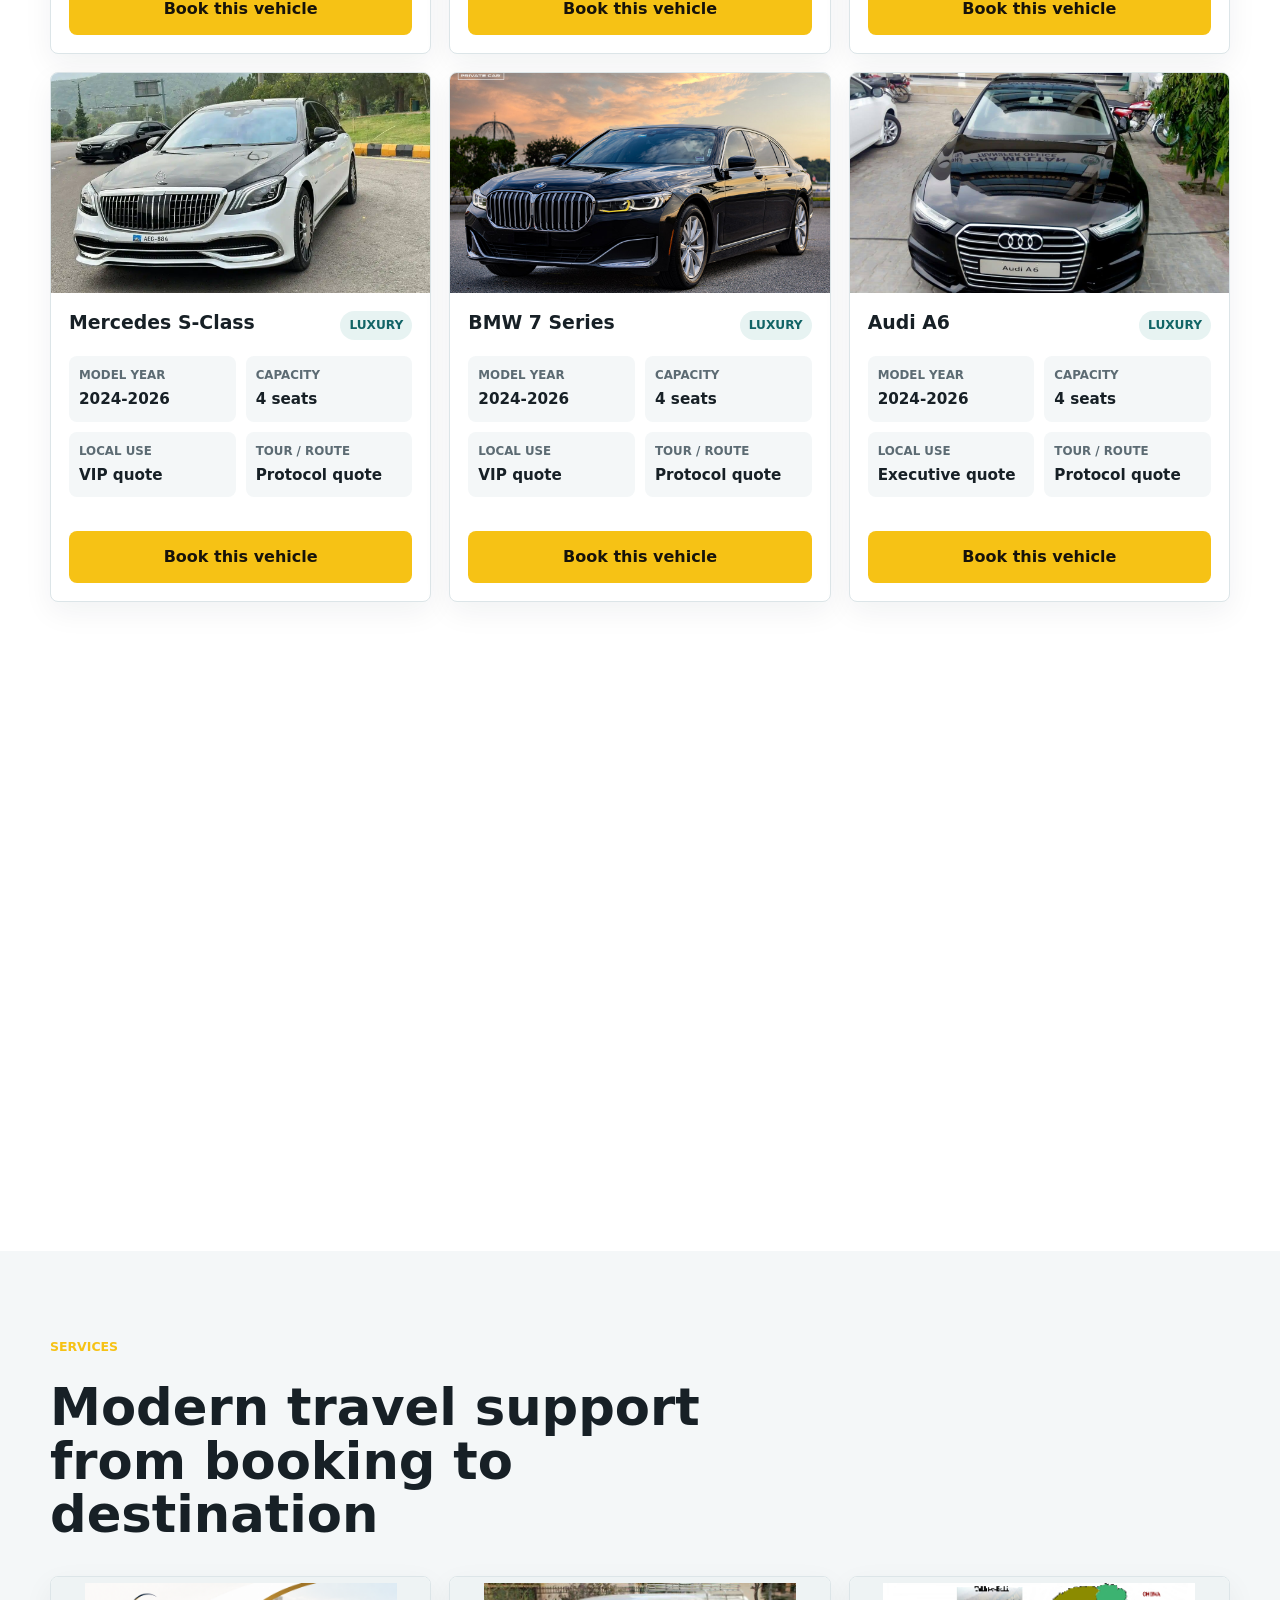
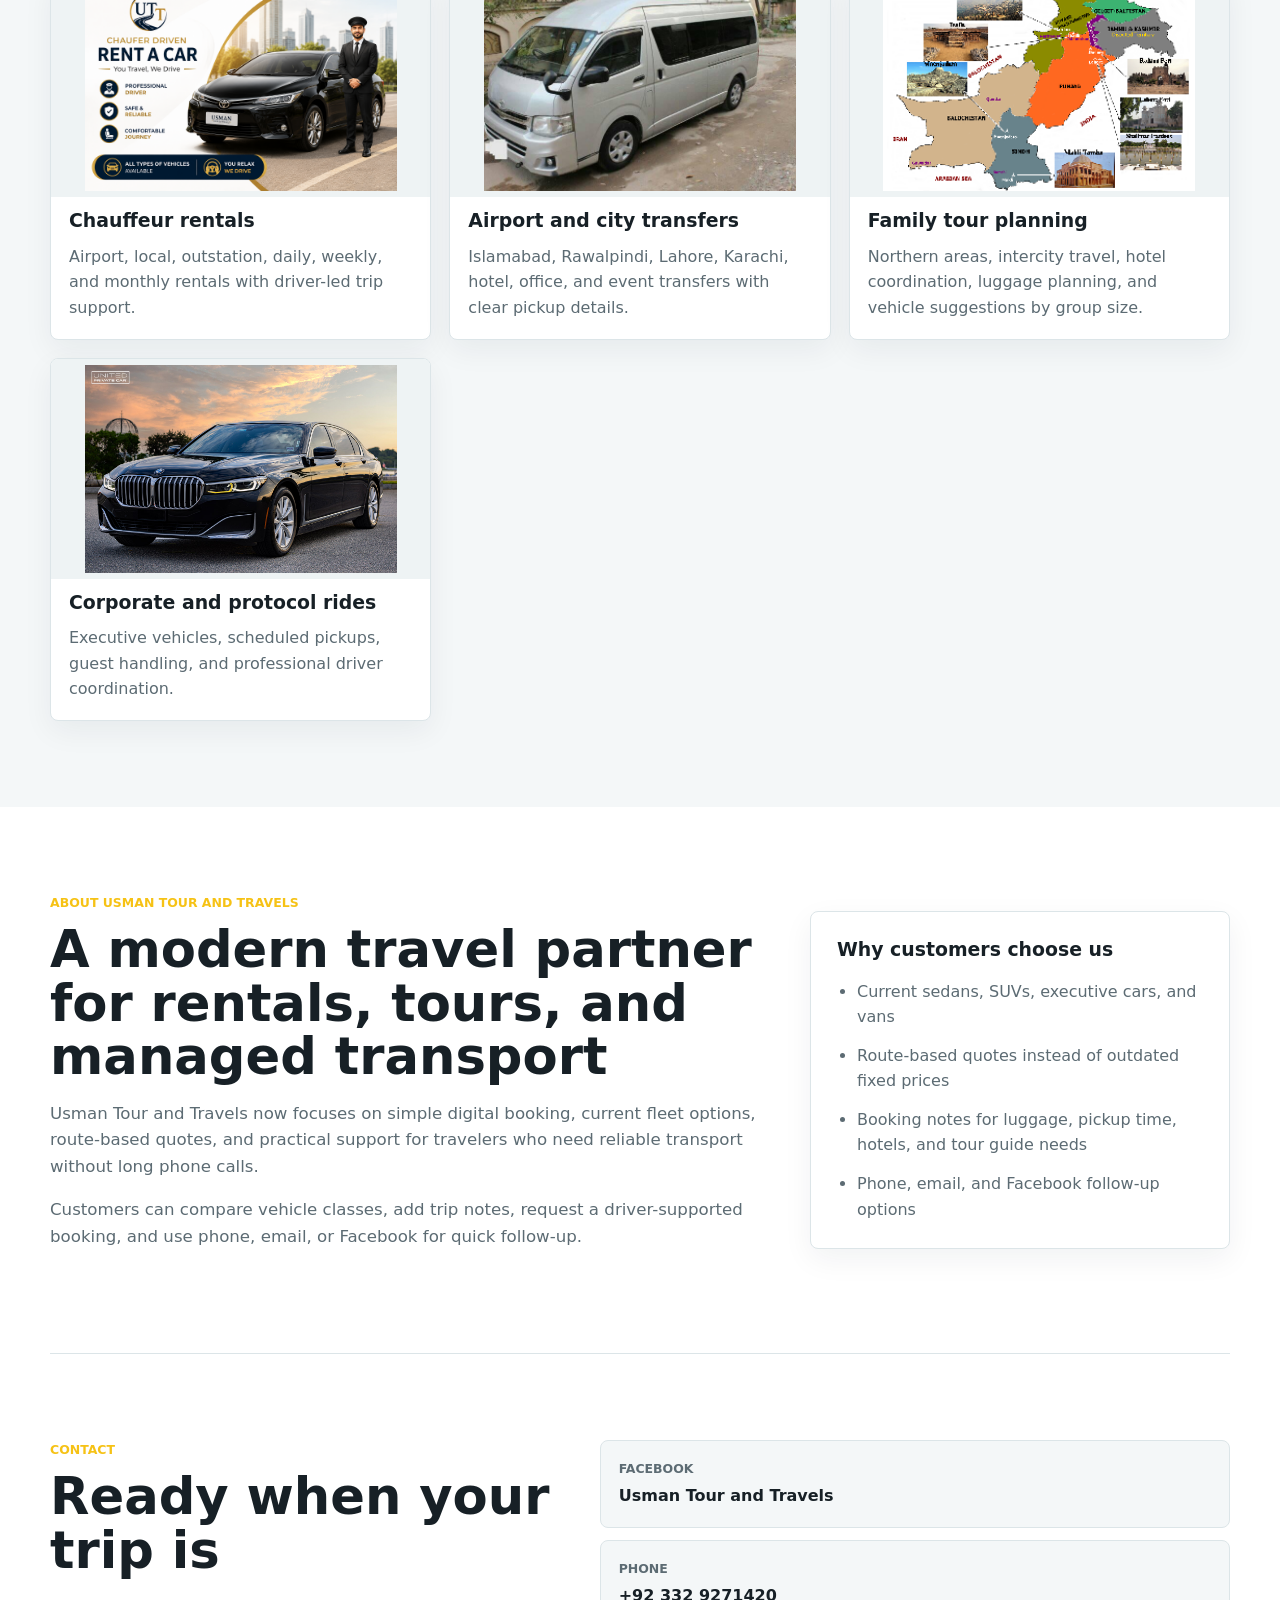
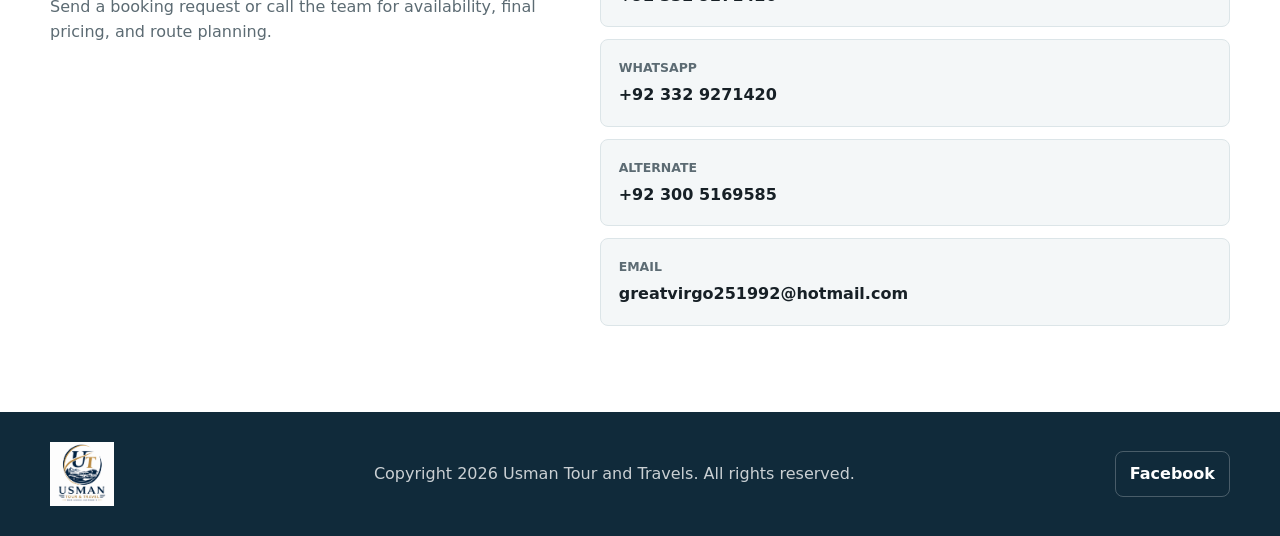
==== commit 5f525970: "Show booking send options" ====
--- a/web/index.html
+++ b/web/index.html
@@ -245,12 +245,12 @@
 
     <dialog class="booking-dialog" data-dialog>
       <button class="dialog-close" type="button" aria-label="Close" data-dialog-close>&times;</button>
-      <h2>Booking request summary</h2>
+      <h2>Send booking request</h2>
       <p data-dialog-content></p>
       <div class="dialog-actions">
         <a class="btn btn-primary" data-whatsapp-link href="https://wa.me/923329271420" target="_blank" rel="noopener">Send on WhatsApp</a>
         <a class="btn btn-secondary" data-mail-link href="mailto:greatvirgo251992@hotmail.com">Email request</a>
-        <a class="btn btn-secondary" href="tel:+923329271420">Call now</a>
+        <a class="btn btn-secondary" href="tel:+923329271420">Call to book</a>
       </div>
     </dialog>
 
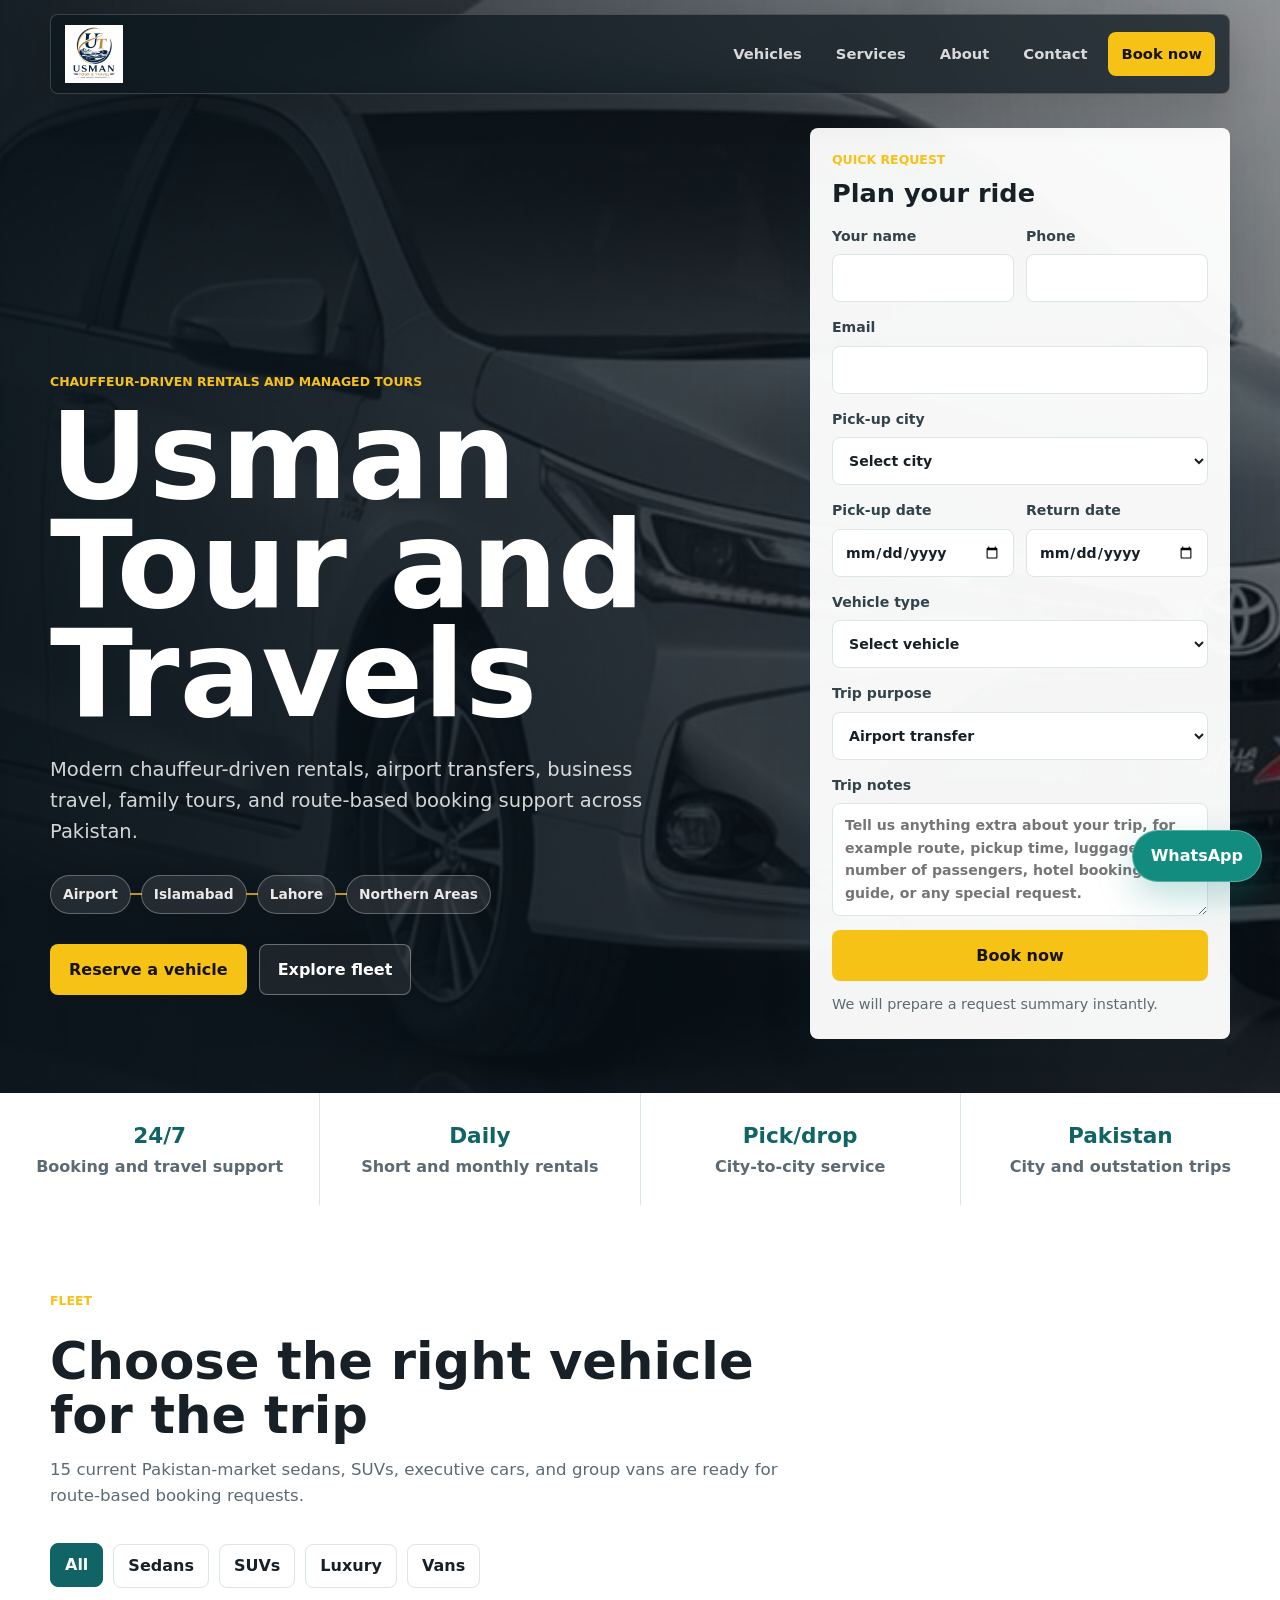
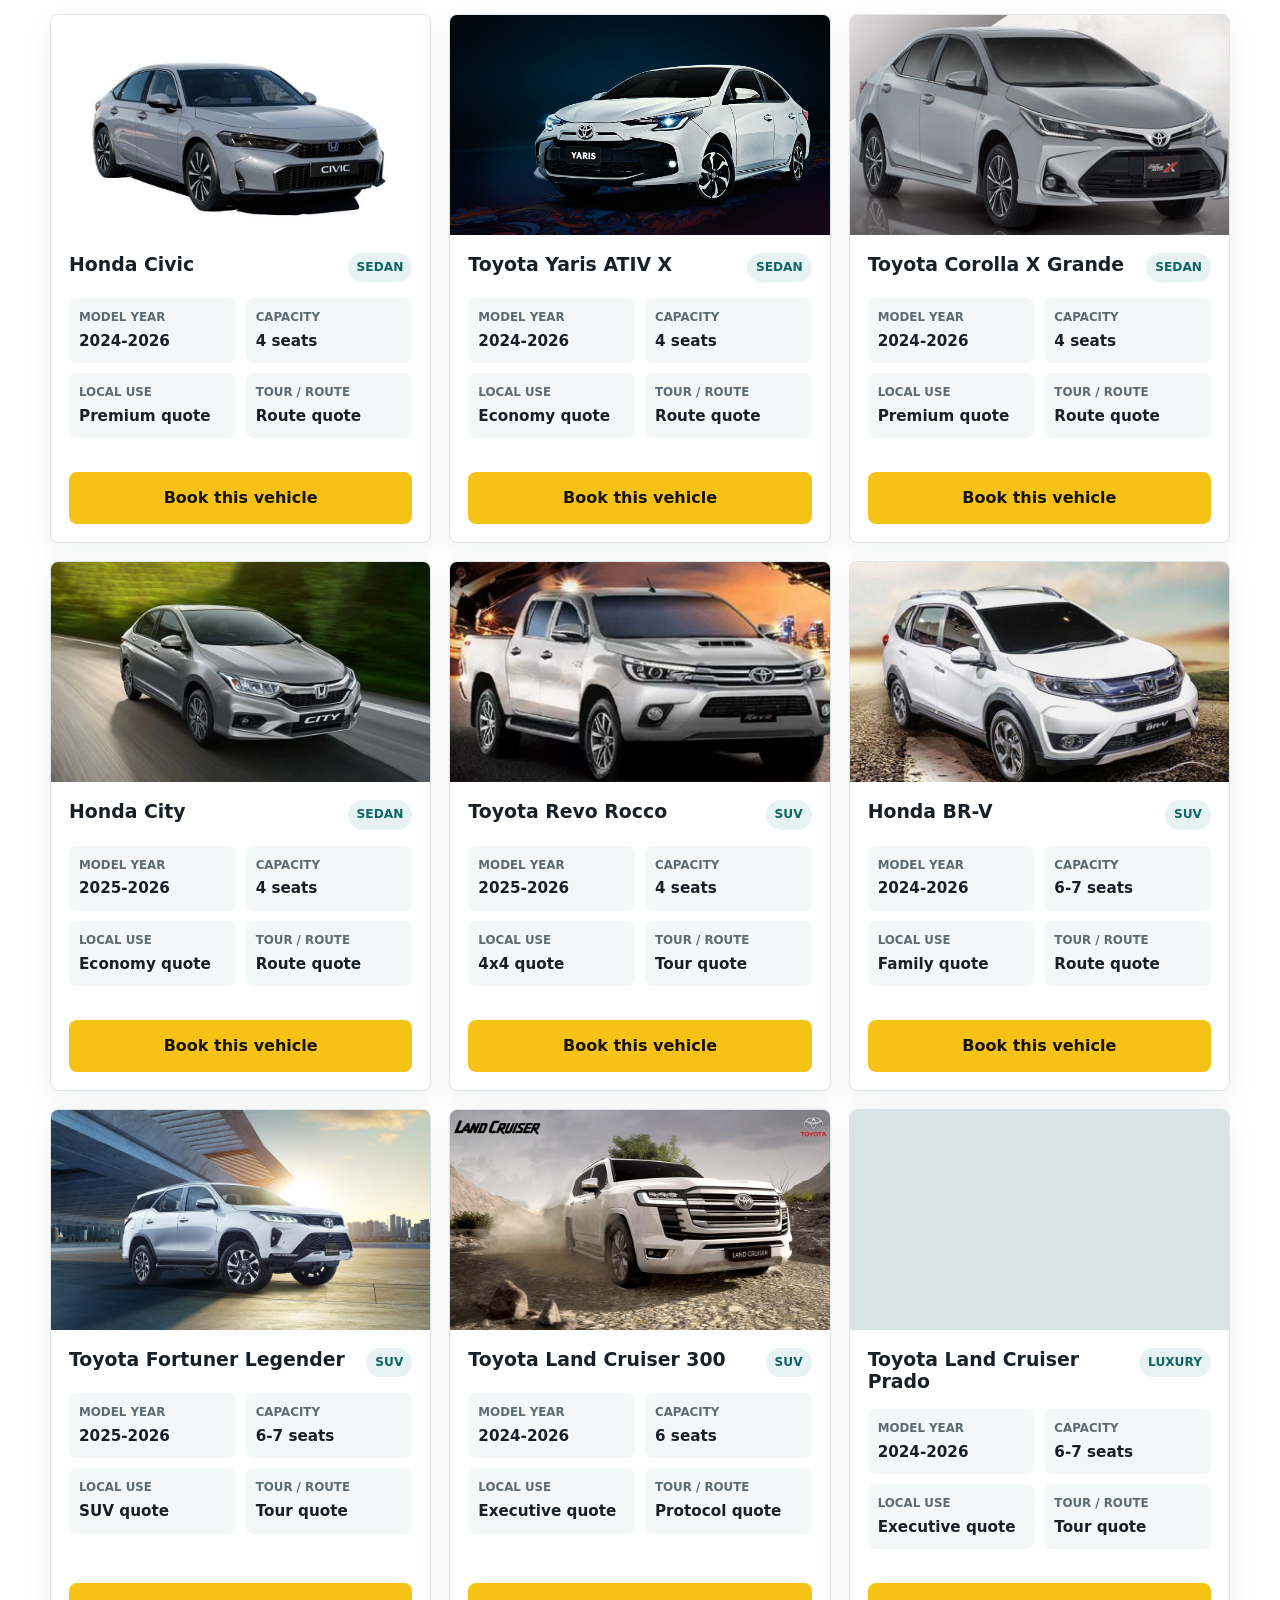
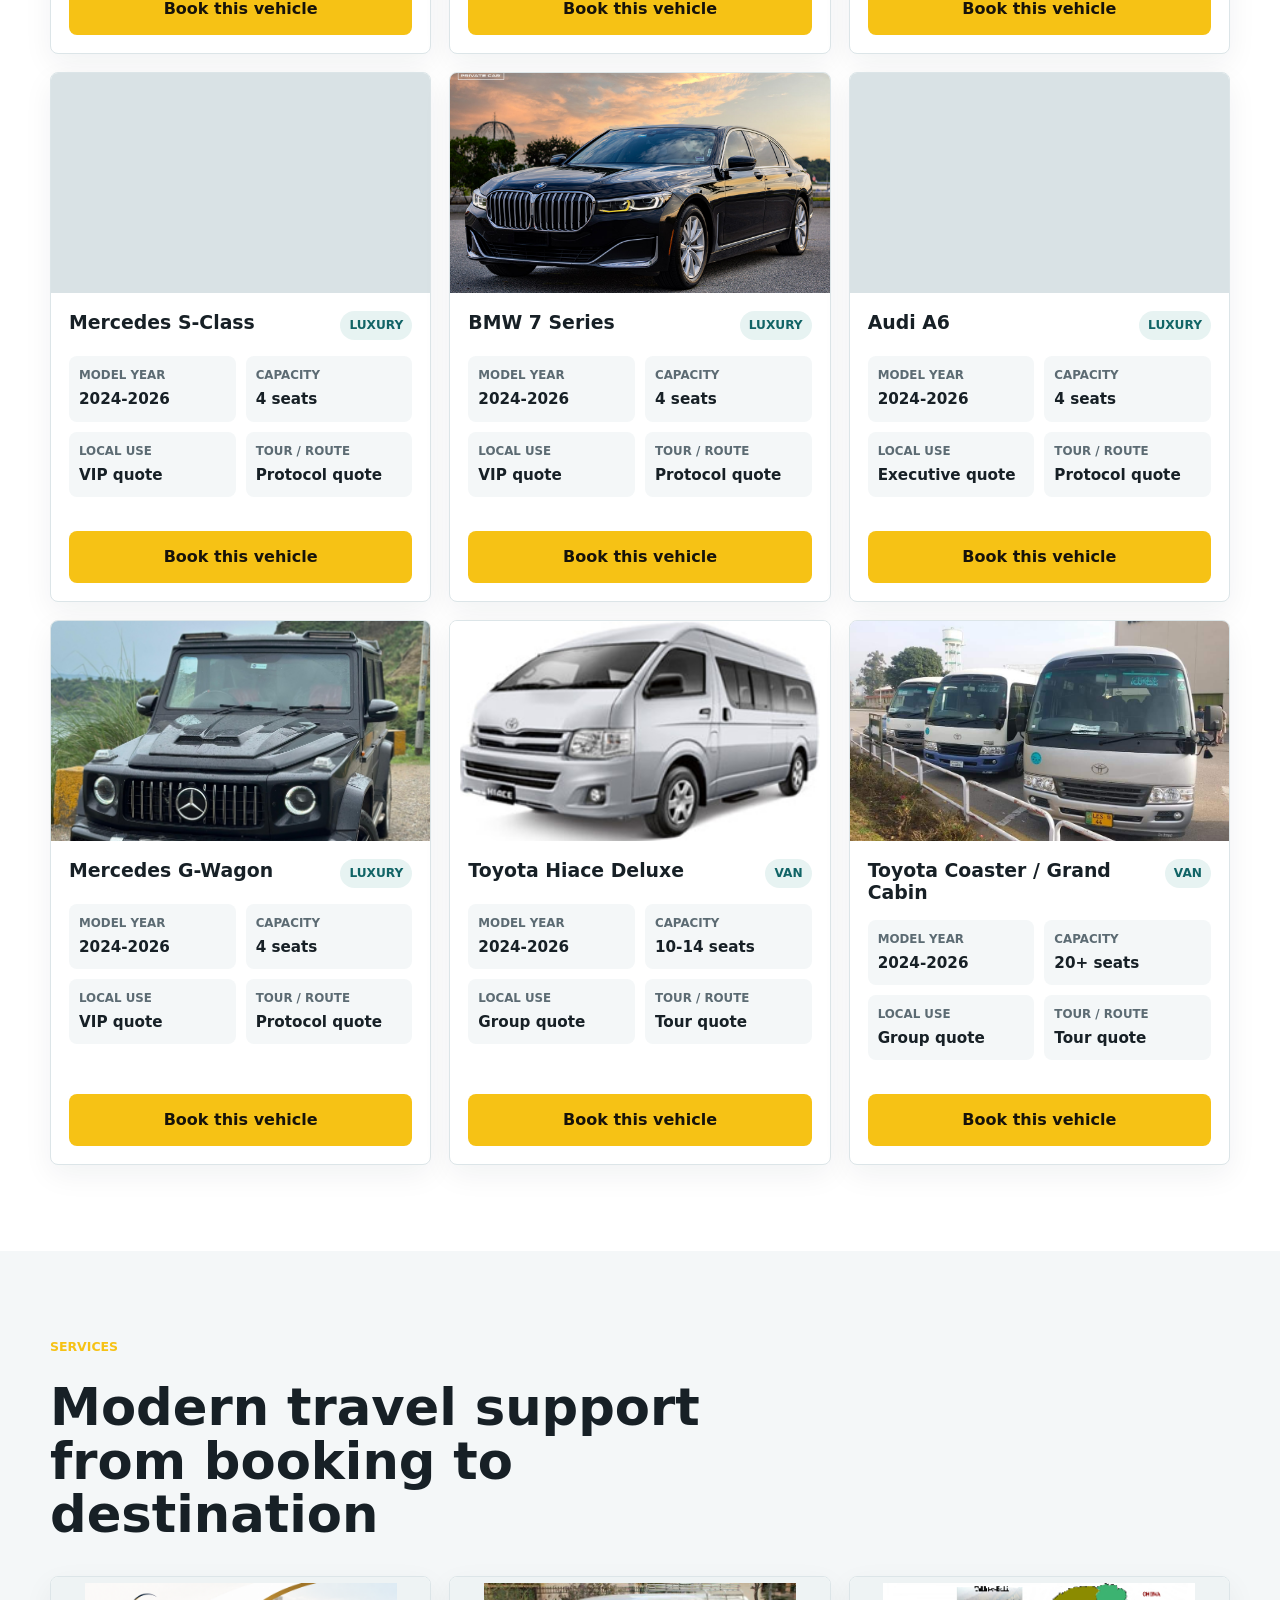
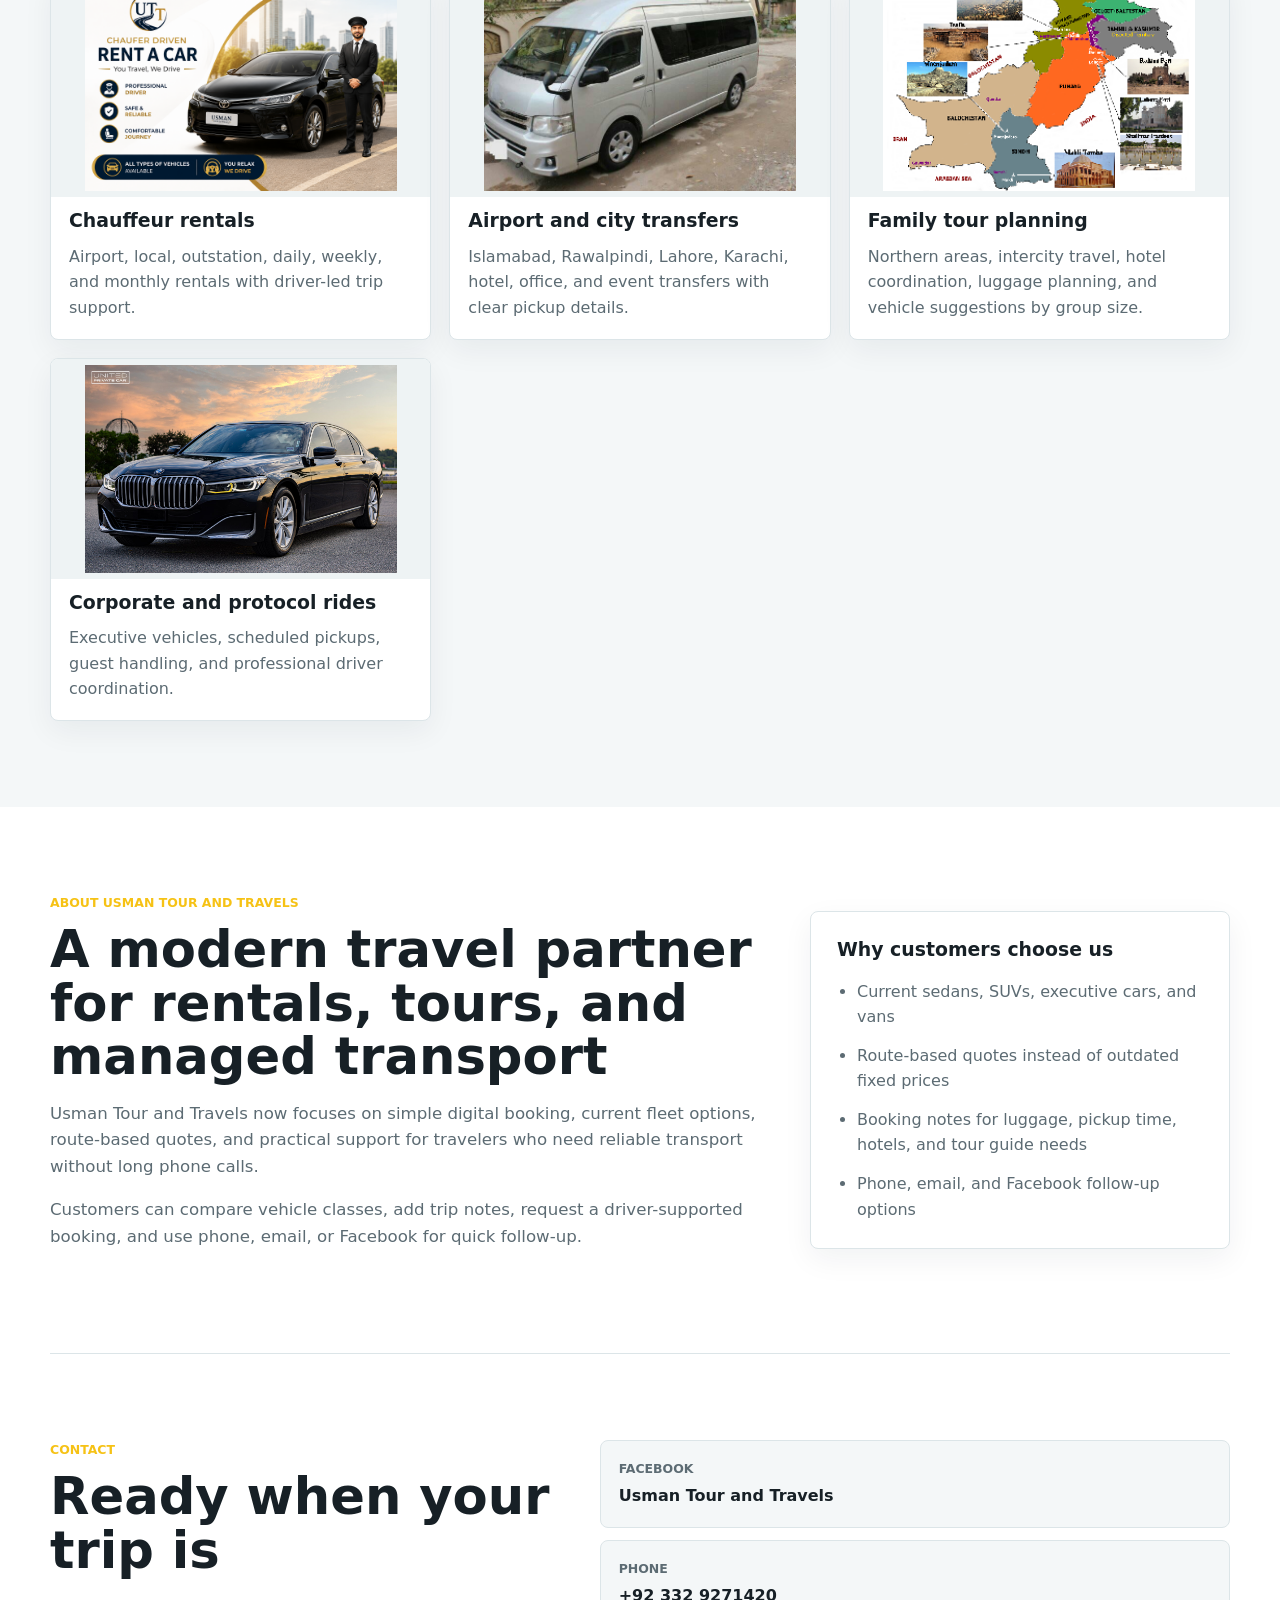
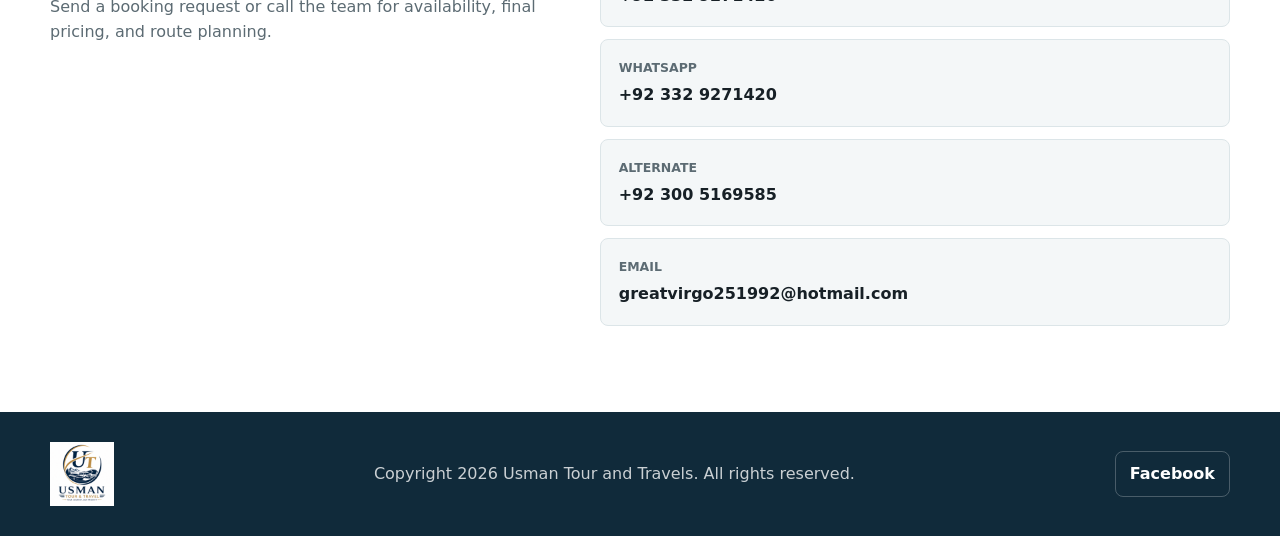
==== commit 9a1e4dec: "Improve SEO and performance" ====
--- a/web/index.html
+++ b/web/index.html
@@ -4,14 +4,45 @@
     <meta charset="utf-8">
     <meta name="viewport" content="width=device-width, initial-scale=1">
     <meta name="description" content="Usman Tour and Travels offers chauffeur-driven car rental, airport transfers, tour planning, and corporate transport across Islamabad, Rawalpindi, Lahore, and Pakistan.">
+    <meta name="theme-color" content="#102a3a">
+    <meta property="og:title" content="Usman Tour and Travels | Car Rental & Tour Planning">
+    <meta property="og:description" content="Book chauffeur-driven rentals, airport transfers, corporate rides, and family tours across Pakistan.">
+    <meta property="og:type" content="website">
+    <meta property="og:url" content="https://hmalisajjad.github.io/Travel-and-Tour-Website/">
+    <meta property="og:image" content="https://hmalisajjad.github.io/Travel-and-Tour-Website/images/fortuner-legender-jpg.jpg">
+    <meta name="twitter:card" content="summary_large_image">
     <title>Usman Tour and Travels | Car Rental & Tour Planning</title>
+    <link rel="canonical" href="https://hmalisajjad.github.io/Travel-and-Tour-Website/">
+    <link rel="icon" type="image/png" href="images/logo-usman-tour-travel-192.png">
+    <link rel="apple-touch-icon" href="images/logo-usman-tour-travel-192.png">
+    <link rel="preload" as="image" href="images/logo-usman-tour-travel-192.png">
     <link rel="preload" as="image" href="images/Corolla-X.jpg">
     <link rel="stylesheet" href="styles.css">
+    <script type="application/ld+json">
+      {
+        "@context": "https://schema.org",
+        "@type": "TravelAgency",
+        "name": "Usman Tour and Travels",
+        "url": "https://hmalisajjad.github.io/Travel-and-Tour-Website/",
+        "logo": "https://hmalisajjad.github.io/Travel-and-Tour-Website/images/logo-usman-tour-travel-192.png",
+        "image": "https://hmalisajjad.github.io/Travel-and-Tour-Website/images/fortuner-legender-jpg.jpg",
+        "telephone": "+923329271420",
+        "email": "greatvirgo251992@hotmail.com",
+        "areaServed": ["Islamabad", "Rawalpindi", "Lahore", "Karachi", "Pakistan"],
+        "sameAs": ["https://www.facebook.com/Usmantourstravel"],
+        "makesOffer": [
+          { "@type": "Offer", "itemOffered": { "@type": "Service", "name": "Chauffeur car rental" } },
+          { "@type": "Offer", "itemOffered": { "@type": "Service", "name": "Airport and city transfers" } },
+          { "@type": "Offer", "itemOffered": { "@type": "Service", "name": "Family tour planning" } },
+          { "@type": "Offer", "itemOffered": { "@type": "Service", "name": "Corporate and protocol rides" } }
+        ]
+      }
+    </script>
   </head>
   <body>
     <header class="site-header" data-header>
       <a class="brand" href="#home" aria-label="Usman Tour and Travels home">
-        <img src="images/logo%20usman%20tour%20and%20travel.png" alt="Usman Tour and Travels logo">
+        <img src="images/logo-usman-tour-travel-192.png" alt="Usman Tour and Travels logo" width="58" height="58" decoding="async">
       </a>
       <button class="nav-toggle" type="button" aria-expanded="false" aria-controls="site-nav" data-nav-toggle>
         <span></span>
@@ -31,10 +62,10 @@
     <main id="home">
       <section class="hero">
         <div class="hero-media" aria-hidden="true">
-          <img class="hero-slide is-active" src="images/Corolla-X.jpg" alt="">
-          <img class="hero-slide" src="images/fortuner-legender-jpg.jpg" alt="">
-          <img class="hero-slide" src="images/LC-300.jpg" alt="">
-          <img class="hero-slide" src="images/Range%20rover.jpg" alt="">
+          <img class="hero-slide is-active" src="images/Corolla-X.jpg" alt="" width="1000" height="562" fetchpriority="high" decoding="async">
+          <img class="hero-slide" src="images/fortuner-legender-jpg.jpg" alt="" width="1920" height="1080" loading="lazy" decoding="async">
+          <img class="hero-slide" src="images/LC-300.jpg" alt="" width="1024" height="576" loading="lazy" decoding="async">
+          <img class="hero-slide" src="images/Range%20rover.jpg" alt="" width="768" height="1024" loading="lazy" decoding="async">
         </div>
         <div class="hero-overlay"></div>
         <div class="hero-content">
@@ -63,11 +94,11 @@
             <div class="form-grid">
               <label>
                 Your name
-                <input name="name" type="text" autocomplete="name" required>
+              <input name="name" type="text" autocomplete="name" required>
               </label>
               <label>
                 Phone
-                <input name="phone" type="tel" autocomplete="tel" required>
+              <input name="phone" type="tel" autocomplete="tel" required>
               </label>
             </div>
             <label>
@@ -87,11 +118,11 @@
             <div class="form-grid">
               <label>
                 Pick-up date
-                <input name="start" type="date" required>
+              <input name="start" type="date" required data-start-date>
               </label>
               <label>
                 Return date
-                <input name="end" type="date" required>
+              <input name="end" type="date" required data-end-date>
               </label>
             </div>
             <label>
@@ -143,7 +174,7 @@
         <div class="section-head">
           <p class="eyebrow">Fleet</p>
           <h2>Choose the right vehicle for the trip</h2>
-          <p>Filter current Pakistan-market sedans, SUVs, executive cars, and group vans, then send a route-based booking request.</p>
+          <p><span data-fleet-count>15</span> current Pakistan-market sedans, SUVs, executive cars, and group vans are ready for route-based booking requests.</p>
         </div>
         <div class="filter-bar" role="tablist" aria-label="Vehicle categories" data-filter-bar>
           <button class="filter-btn is-active" type="button" data-filter="all">All</button>
@@ -162,22 +193,22 @@
         </div>
         <div class="service-grid">
           <article class="service-card" data-reveal>
-            <img src="images/Chauffer%20driven.png" alt="Chauffeur driven rental service">
+            <img src="images/Chauffer%20driven.png" alt="Chauffeur driven rental service" loading="lazy" decoding="async">
             <h3>Chauffeur rentals</h3>
             <p>Airport, local, outstation, daily, weekly, and monthly rentals with driver-led trip support.</p>
           </article>
           <article class="service-card" data-reveal>
-            <img src="images/Hiace%20Hiroof%20Toyota.jpg" alt="Airport pickup service">
+            <img src="images/Hiace%20Hiroof%20Toyota.jpg" alt="Airport pickup service" loading="lazy" decoding="async">
             <h3>Airport and city transfers</h3>
             <p>Islamabad, Rawalpindi, Lahore, Karachi, hotel, office, and event transfers with clear pickup details.</p>
           </article>
           <article class="service-card" data-reveal>
-            <img src="images/trip.jpg" alt="Mountain road holiday trip">
+            <img src="images/trip.jpg" alt="Mountain road holiday trip" loading="lazy" decoding="async">
             <h3>Family tour planning</h3>
             <p>Northern areas, intercity travel, hotel coordination, luggage planning, and vehicle suggestions by group size.</p>
           </article>
           <article class="service-card" data-reveal>
-            <img src="images/bmw%207series.jpg" alt="Executive car for corporate and protocol rides">
+            <img src="images/bmw%207series.jpg" alt="Executive car for corporate and protocol rides" loading="lazy" decoding="async">
             <h3>Corporate and protocol rides</h3>
             <p>Executive vehicles, scheduled pickups, guest handling, and professional driver coordination.</p>
           </article>
@@ -234,7 +265,7 @@
     </main>
 
     <footer class="site-footer">
-      <img src="images/logo%20usman%20tour%20and%20travel.png" alt="Usman Tour and Travels logo">
+      <img src="images/logo-usman-tour-travel-192.png" alt="Usman Tour and Travels logo" width="64" height="64" loading="lazy" decoding="async">
       <p>Copyright <span data-year></span> Usman Tour and Travels. All rights reserved.</p>
       <a class="footer-social" href="https://www.facebook.com/Usmantourstravel" target="_blank" rel="noopener">Facebook</a>
     </footer>
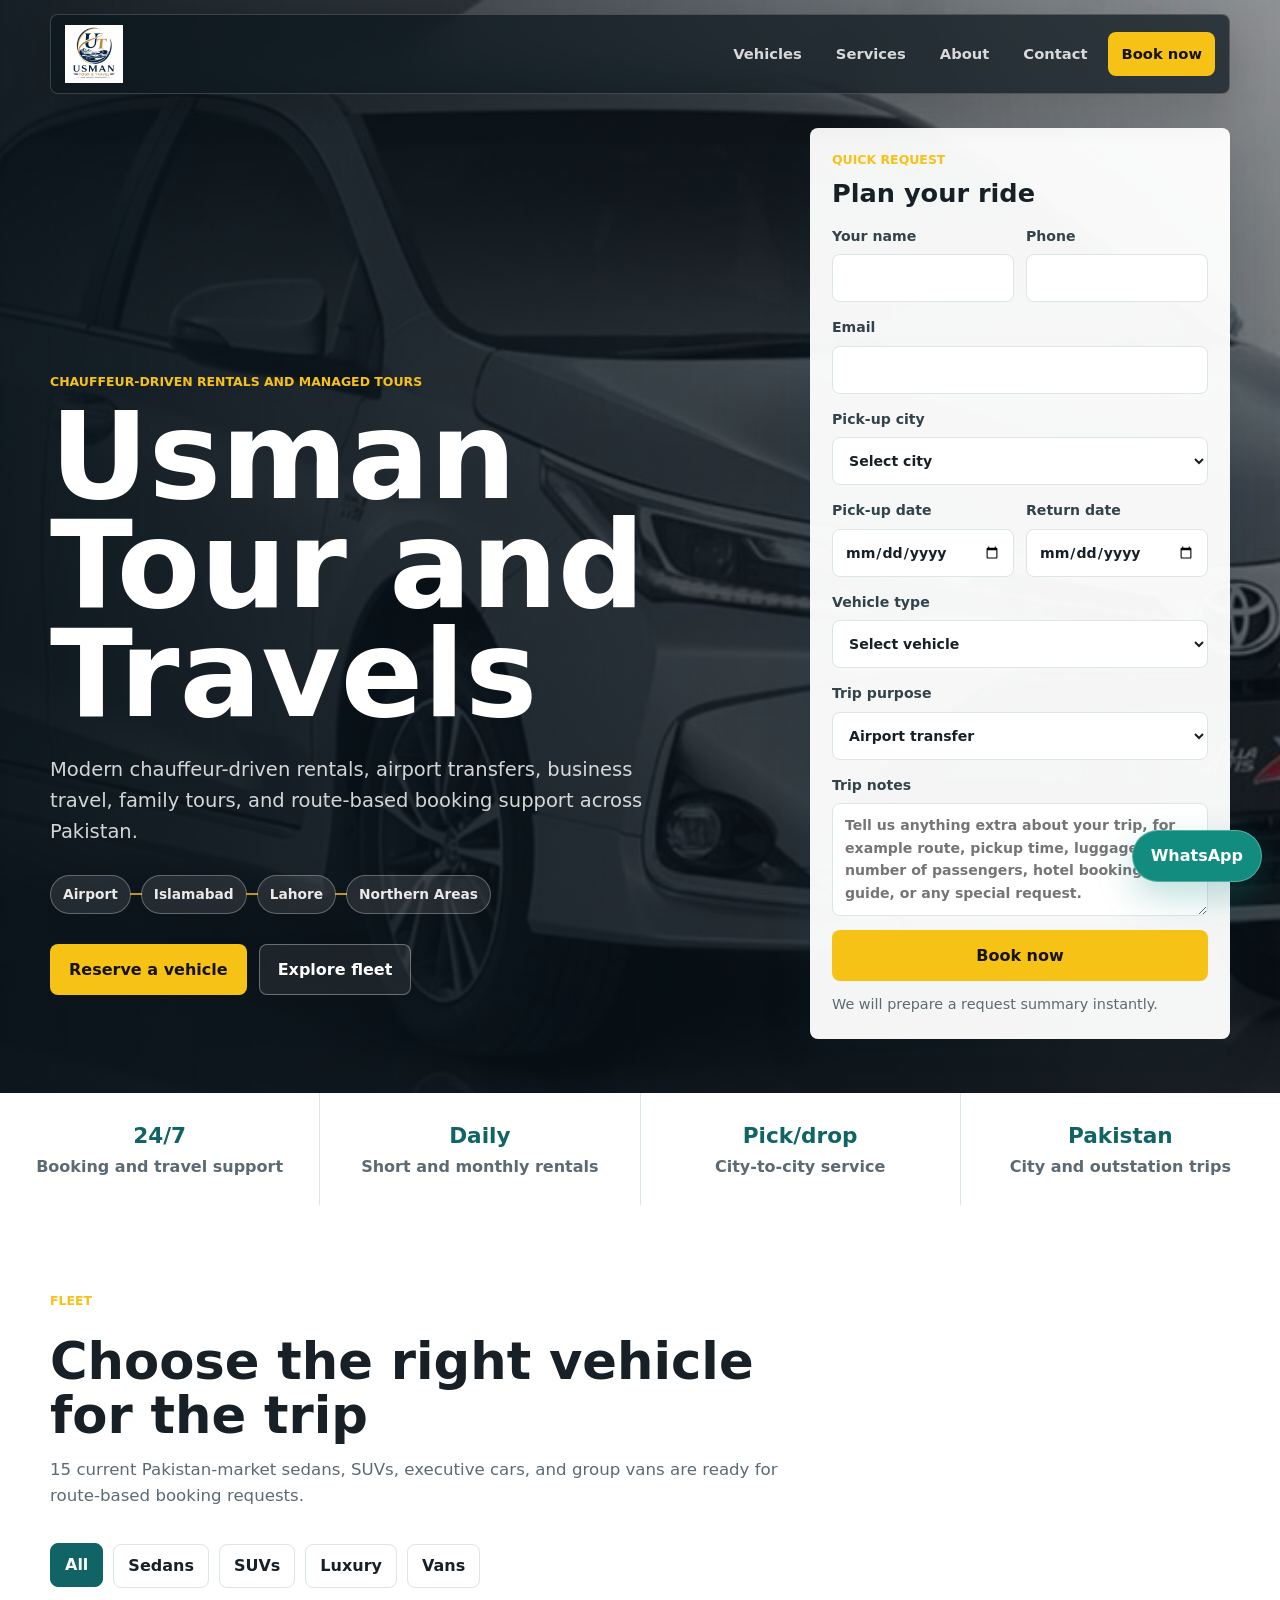
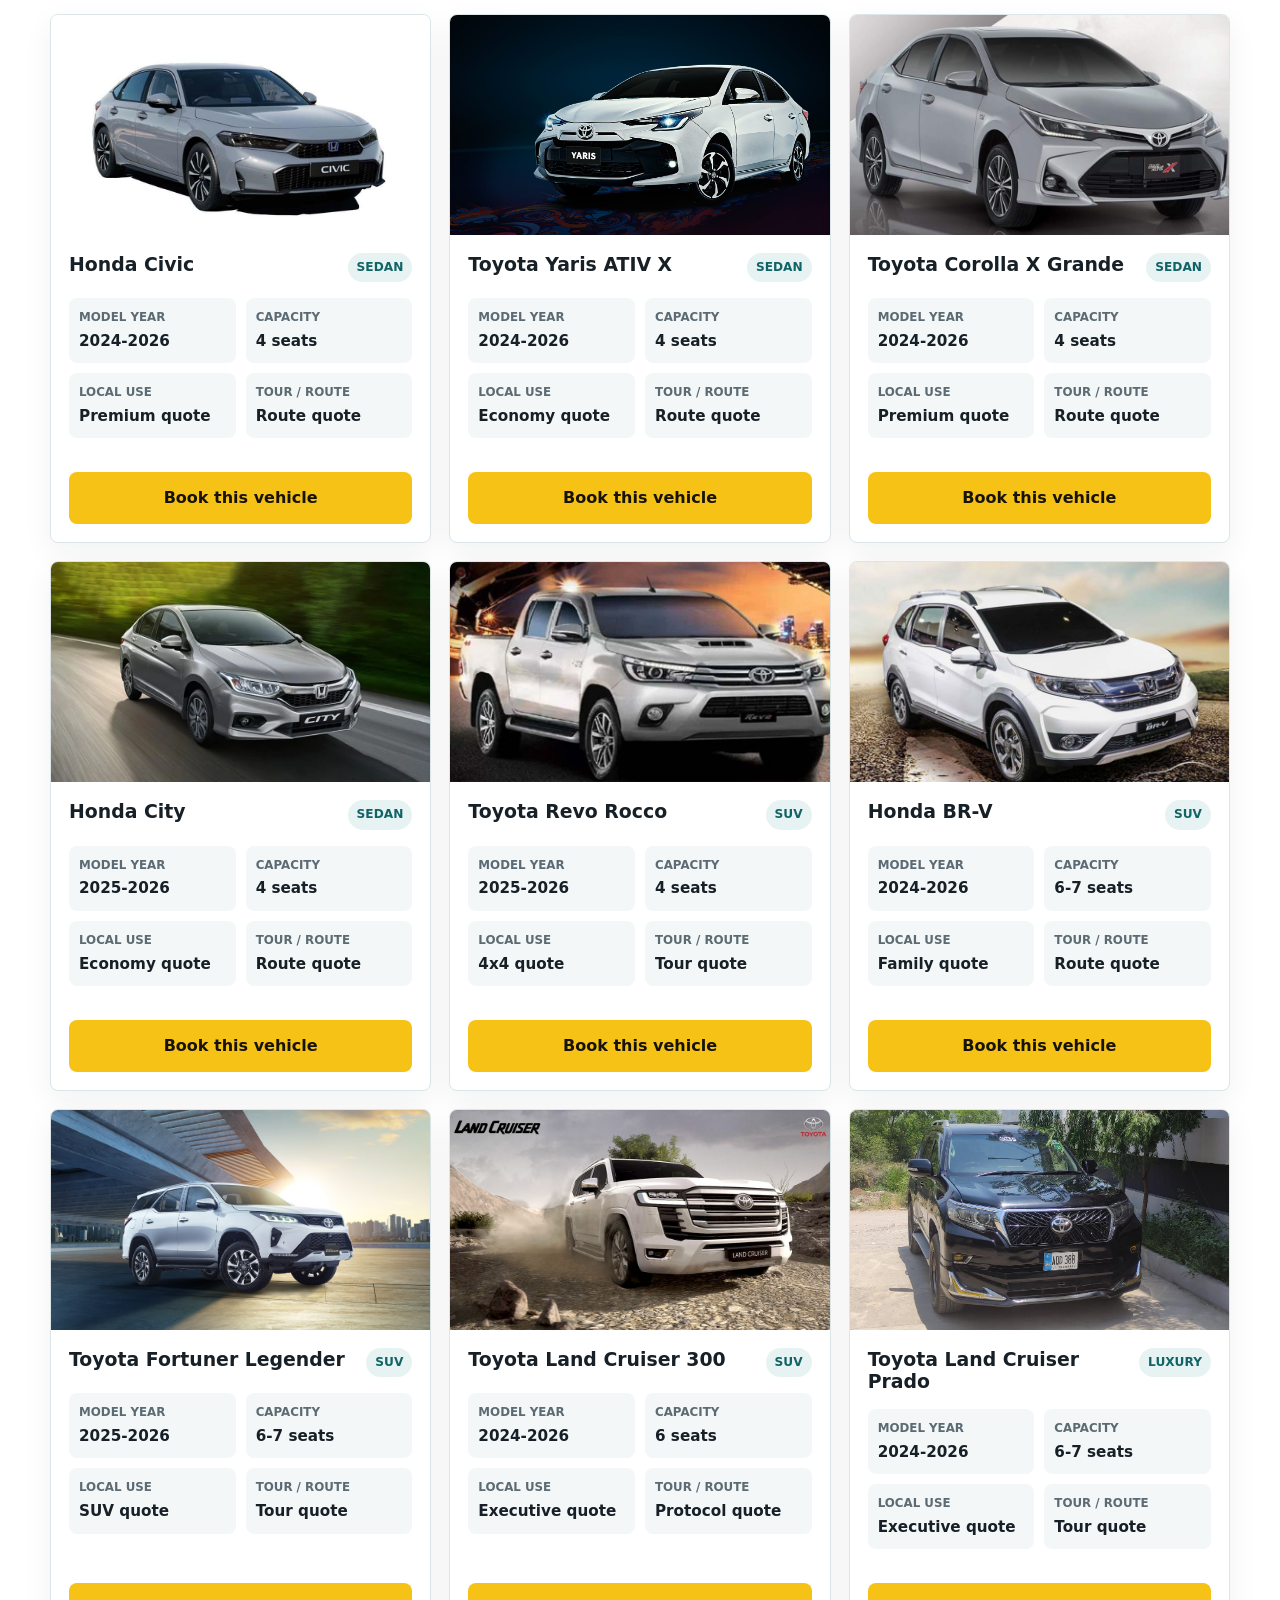
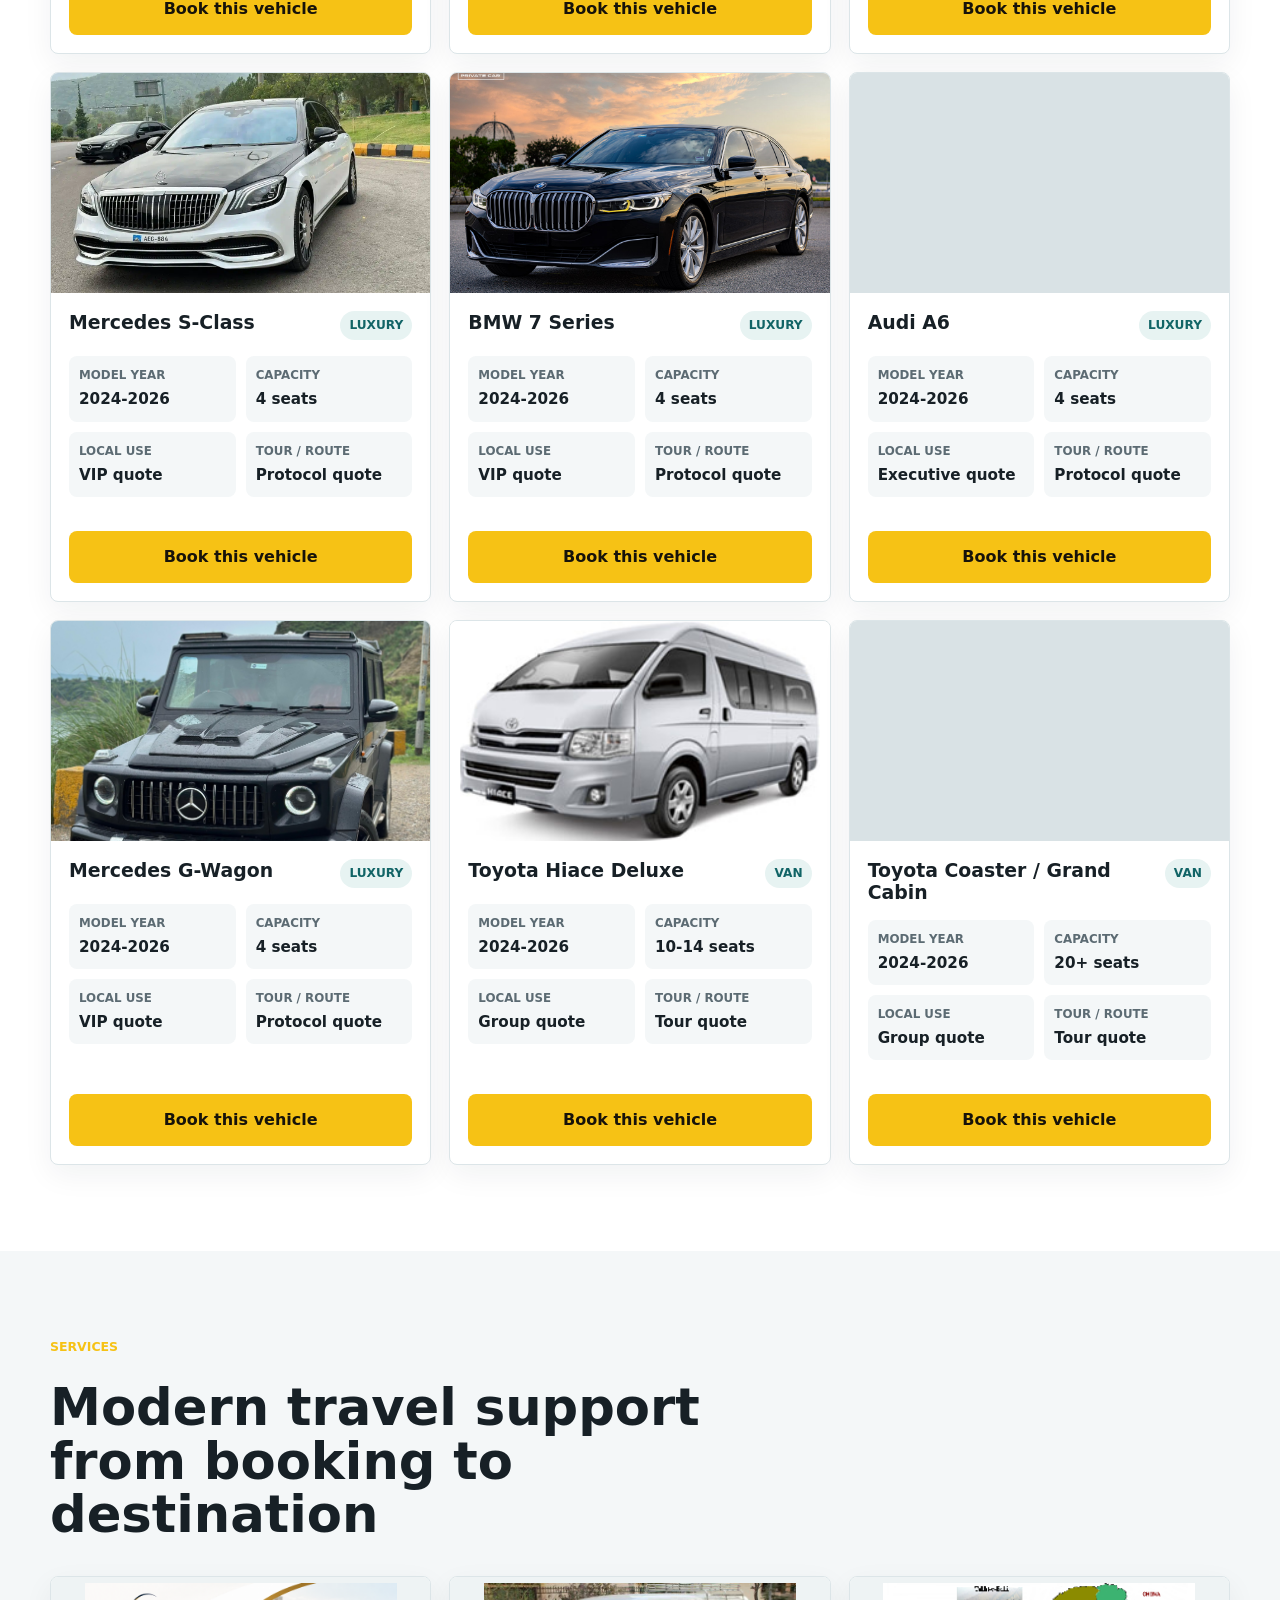
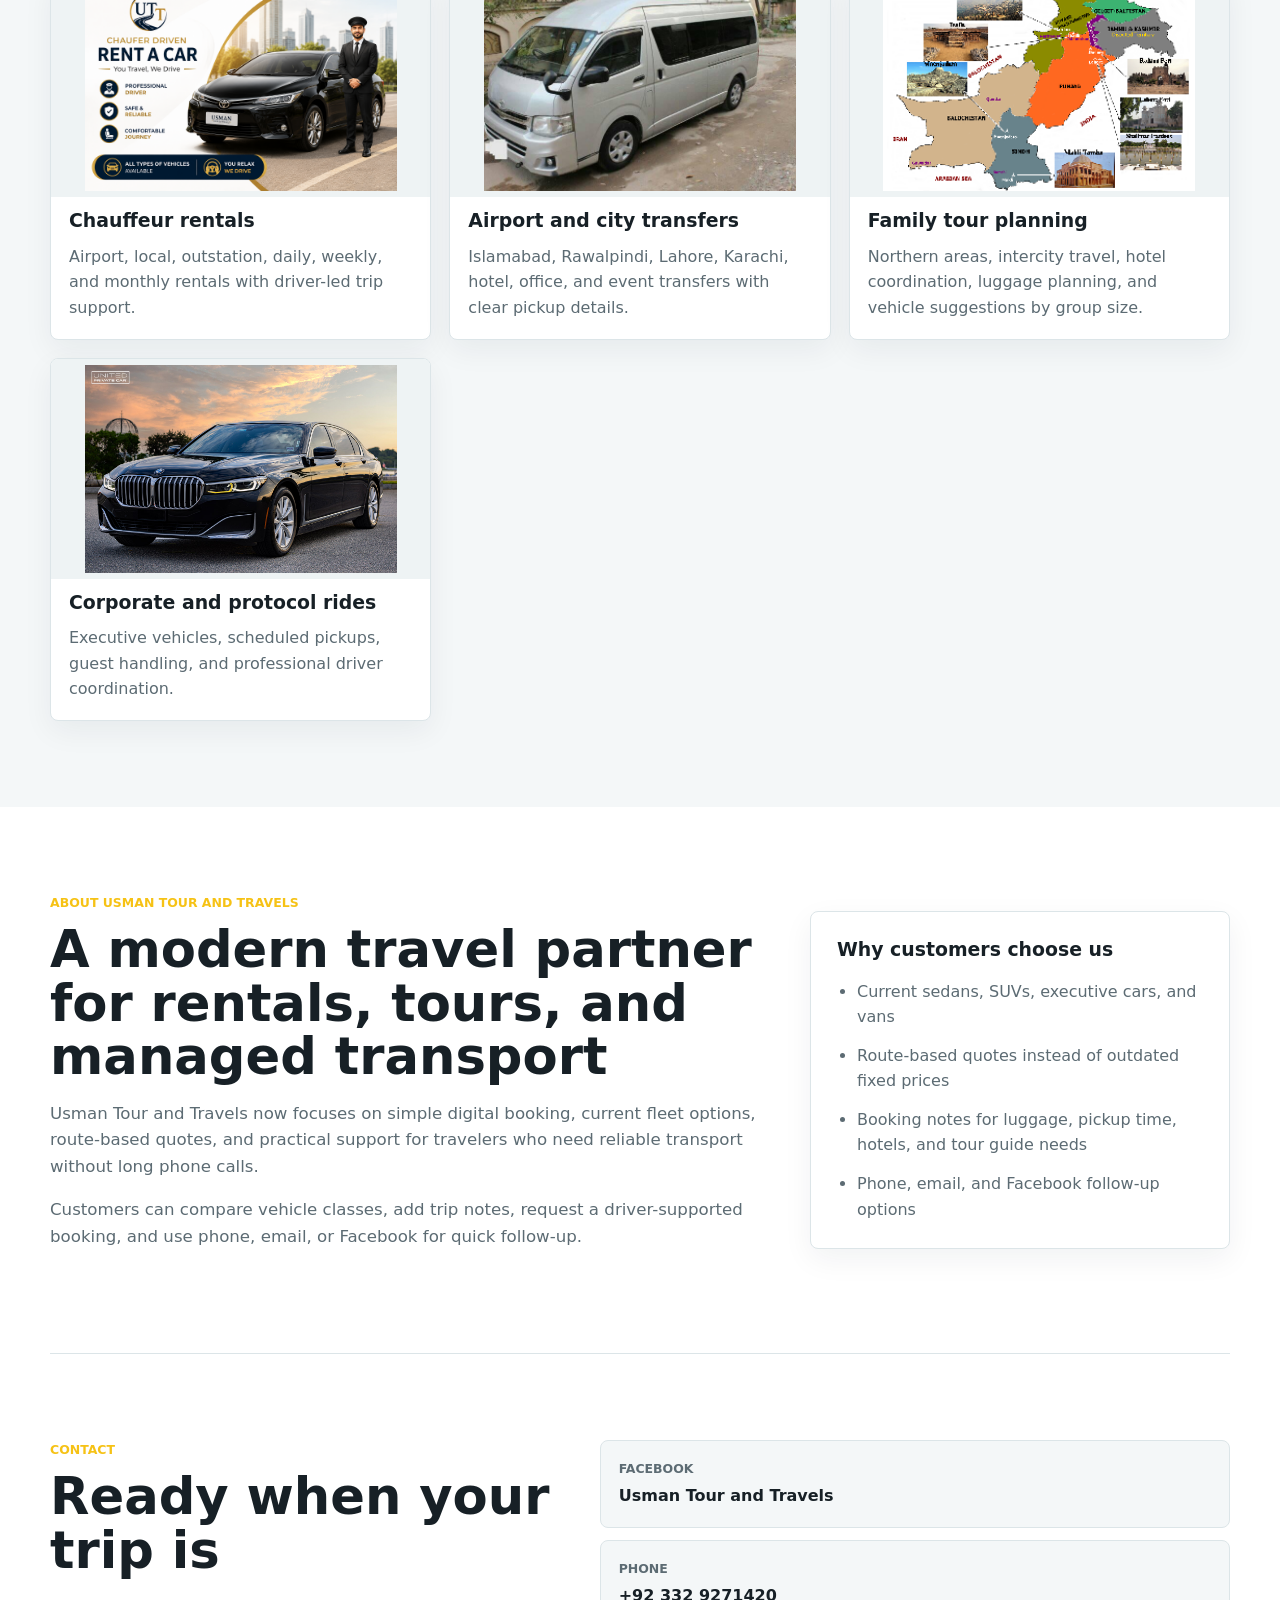
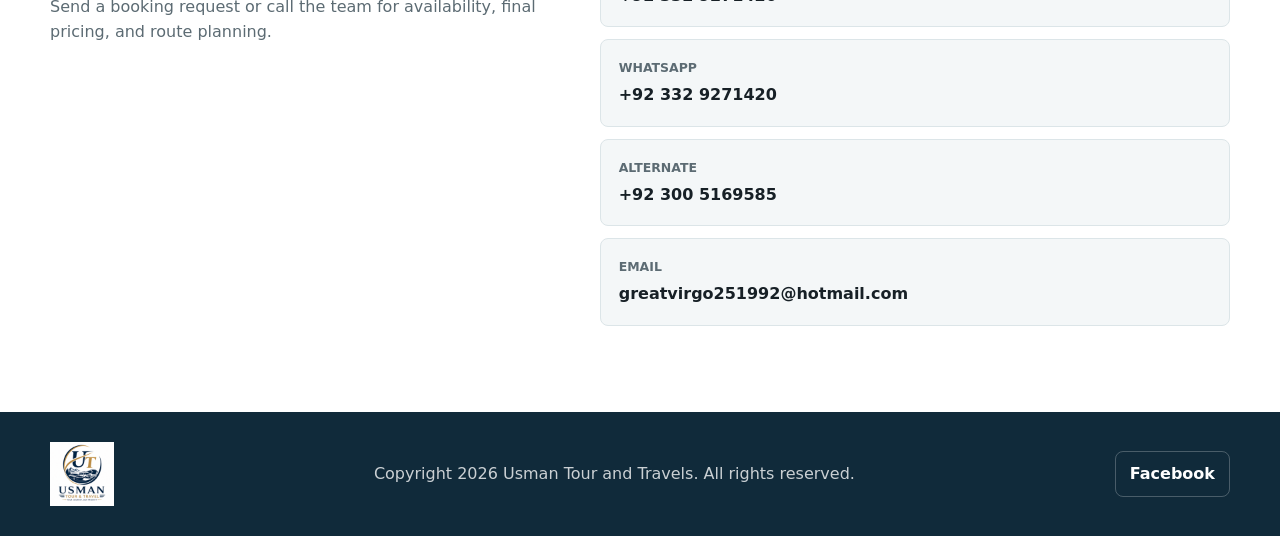
==== commit 5a94fb77: "Fix mobile fleet and hero layout" ====
--- a/web/index.html
+++ b/web/index.html
@@ -170,7 +170,7 @@
         </div>
       </section>
 
-      <section class="section" id="fleet" data-reveal>
+      <section class="section" id="fleet">
         <div class="section-head">
           <p class="eyebrow">Fleet</p>
           <h2>Choose the right vehicle for the trip</h2>
--- a/web/styles.css
+++ b/web/styles.css
@@ -866,6 +866,11 @@
     margin-top: 10px;
   }
 
+  .brand img {
+    width: 48px;
+    height: 48px;
+  }
+
   .nav-toggle {
     display: block;
   }
@@ -894,11 +899,63 @@
   }
 
   .hero {
-    padding-top: 112px;
+    padding: 104px 12px 30px;
+    background: var(--navy);
+  }
+
+  .hero-media,
+  .hero-overlay {
+    inset: 0 0 auto;
+    height: 460px;
+  }
+
+  .hero-slide {
+    object-position: center top;
+    transform: scale(1.02);
+  }
+
+  .hero-overlay {
+    background:
+      linear-gradient(180deg, rgba(8, 18, 25, 0.78) 0%, rgba(8, 18, 25, 0.54) 44%, rgba(8, 18, 25, 0.96) 100%),
+      linear-gradient(90deg, rgba(8, 18, 25, 0.76), rgba(8, 18, 25, 0.28));
+  }
+
+  .hero-content {
+    gap: 22px;
+    align-items: start;
+  }
+
+  .hero-text {
+    margin-top: 18px;
   }
 
   h1 {
-    font-size: clamp(3.2rem, 18vw, 5.4rem);
+    font-size: clamp(3rem, 17vw, 5.1rem);
+  }
+
+  .route-line {
+    gap: 8px;
+    margin-top: 20px;
+  }
+
+  .route-line span {
+    min-height: 32px;
+    padding: 6px 10px;
+    font-size: 0.8rem;
+  }
+
+  .route-line span:not(:last-child)::after {
+    display: none;
+  }
+
+  .hero-actions {
+    margin-top: 22px;
+  }
+
+  .booking-card {
+    margin-top: 4px;
+    padding: 18px;
+    background: #fff;
   }
 
   .form-grid,
@@ -910,7 +967,16 @@
 
   .vehicle-card img,
   .service-card img {
-    height: 210px;
+    height: 230px;
+  }
+
+  .fleet-grid [data-reveal] {
+    opacity: 1;
+    transform: none;
+  }
+
+  #fleet {
+    scroll-margin-top: 96px;
   }
 
   .floating-whatsapp {
@@ -924,11 +990,42 @@
 
 @media (max-width: 460px) {
   .hero {
+    padding-top: 96px;
     padding-inline: 12px;
   }
 
+  .hero-media,
+  .hero-overlay {
+    height: 390px;
+  }
+
+  h1 {
+    font-size: clamp(2.65rem, 16vw, 4.2rem);
+  }
+
+  .hero-text {
+    font-size: 0.98rem;
+  }
+
   .booking-card {
-    padding: 16px;
+    padding: 14px;
+  }
+
+  .section {
+    width: min(100% - 24px, var(--max));
+    padding: 54px 0;
+  }
+
+  .section-muted {
+    padding-inline: 12px;
+  }
+
+  .filter-bar {
+    gap: 8px;
+  }
+
+  .filter-btn {
+    flex: 1 1 calc(50% - 8px);
   }
 
   .vehicle-meta {
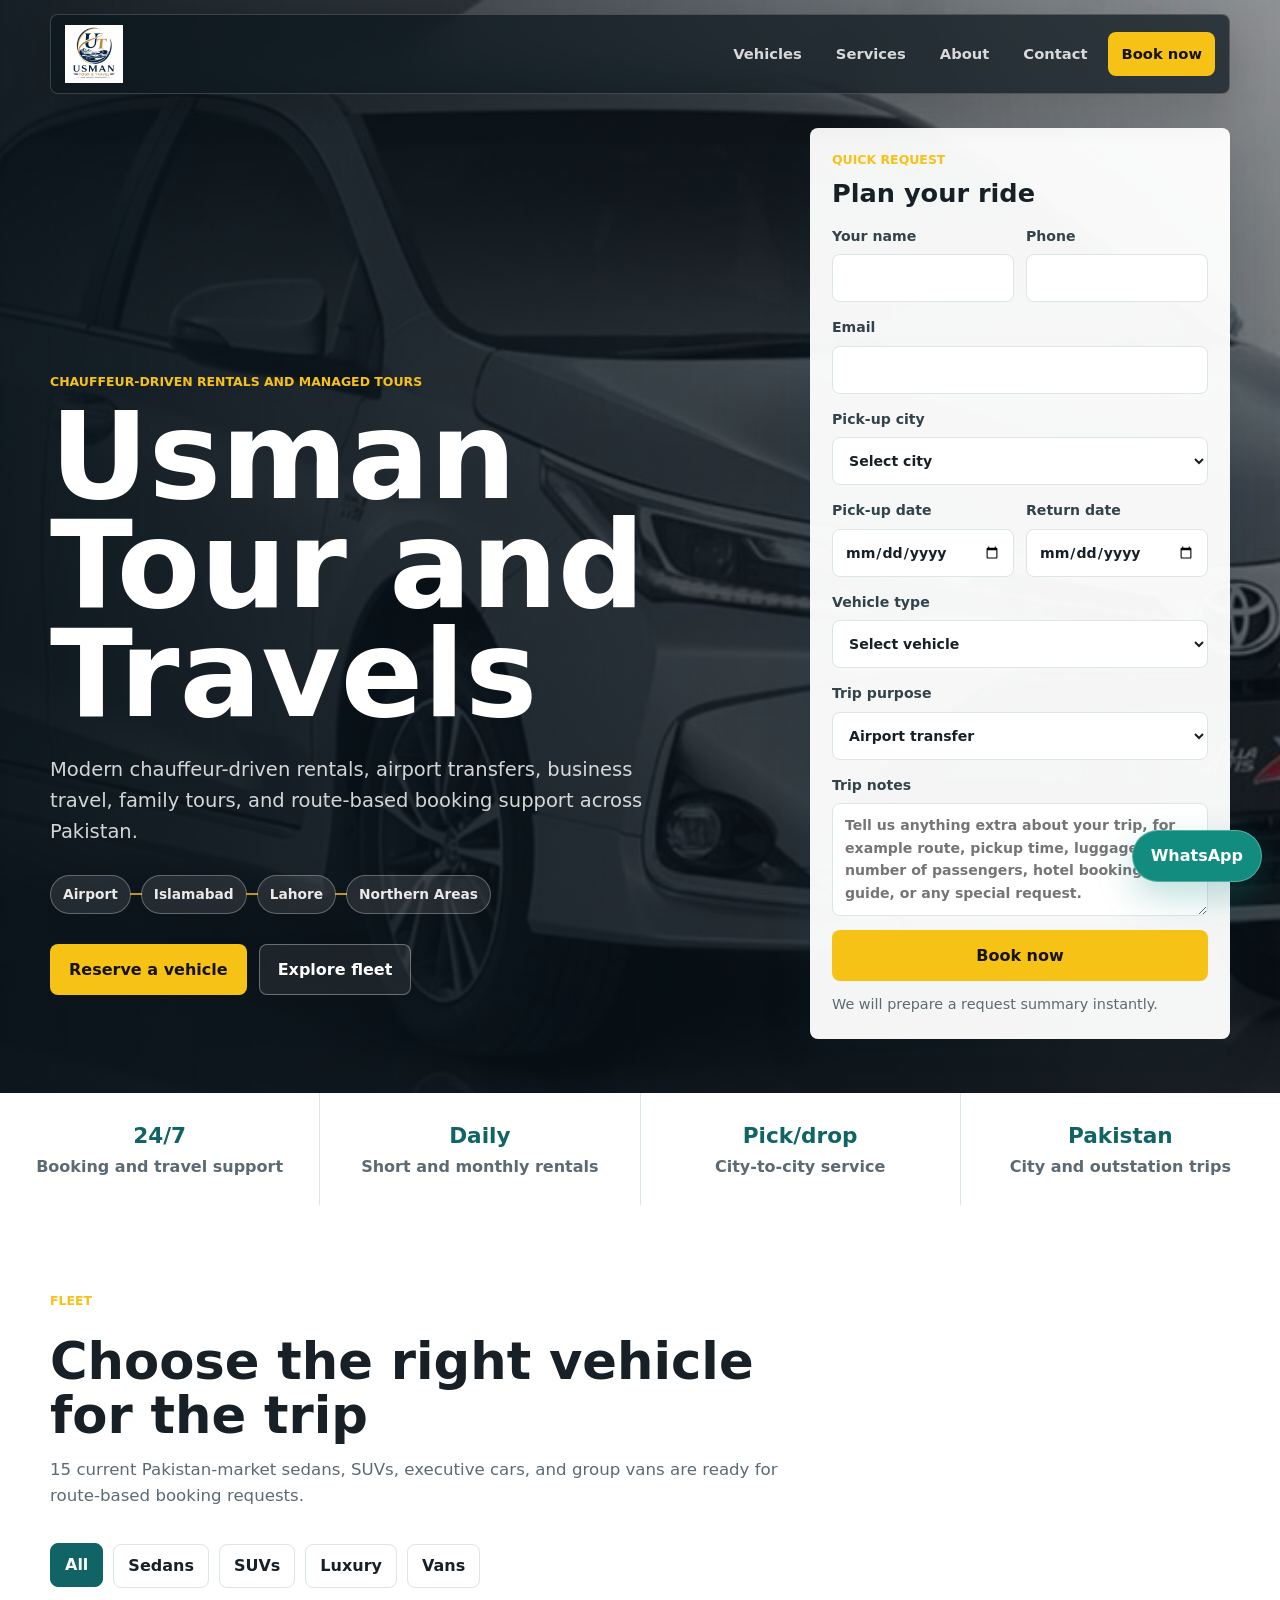
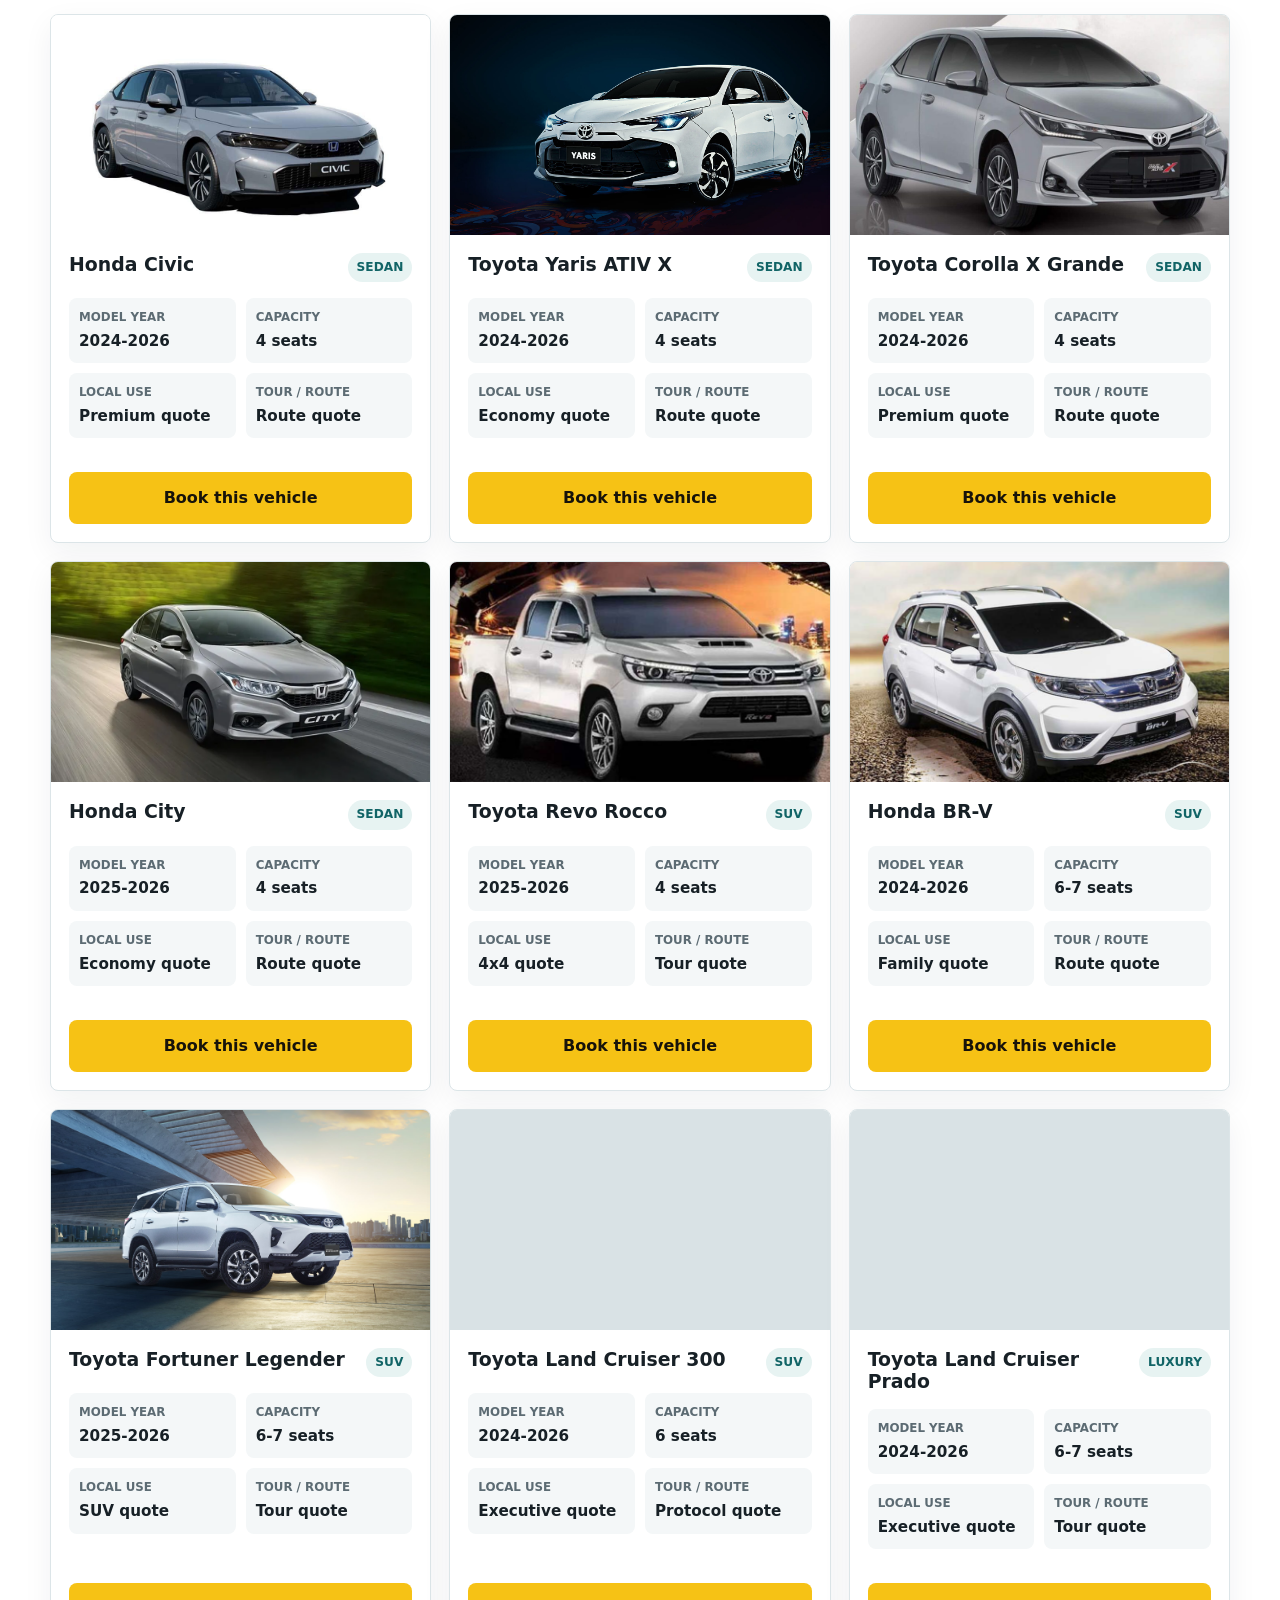
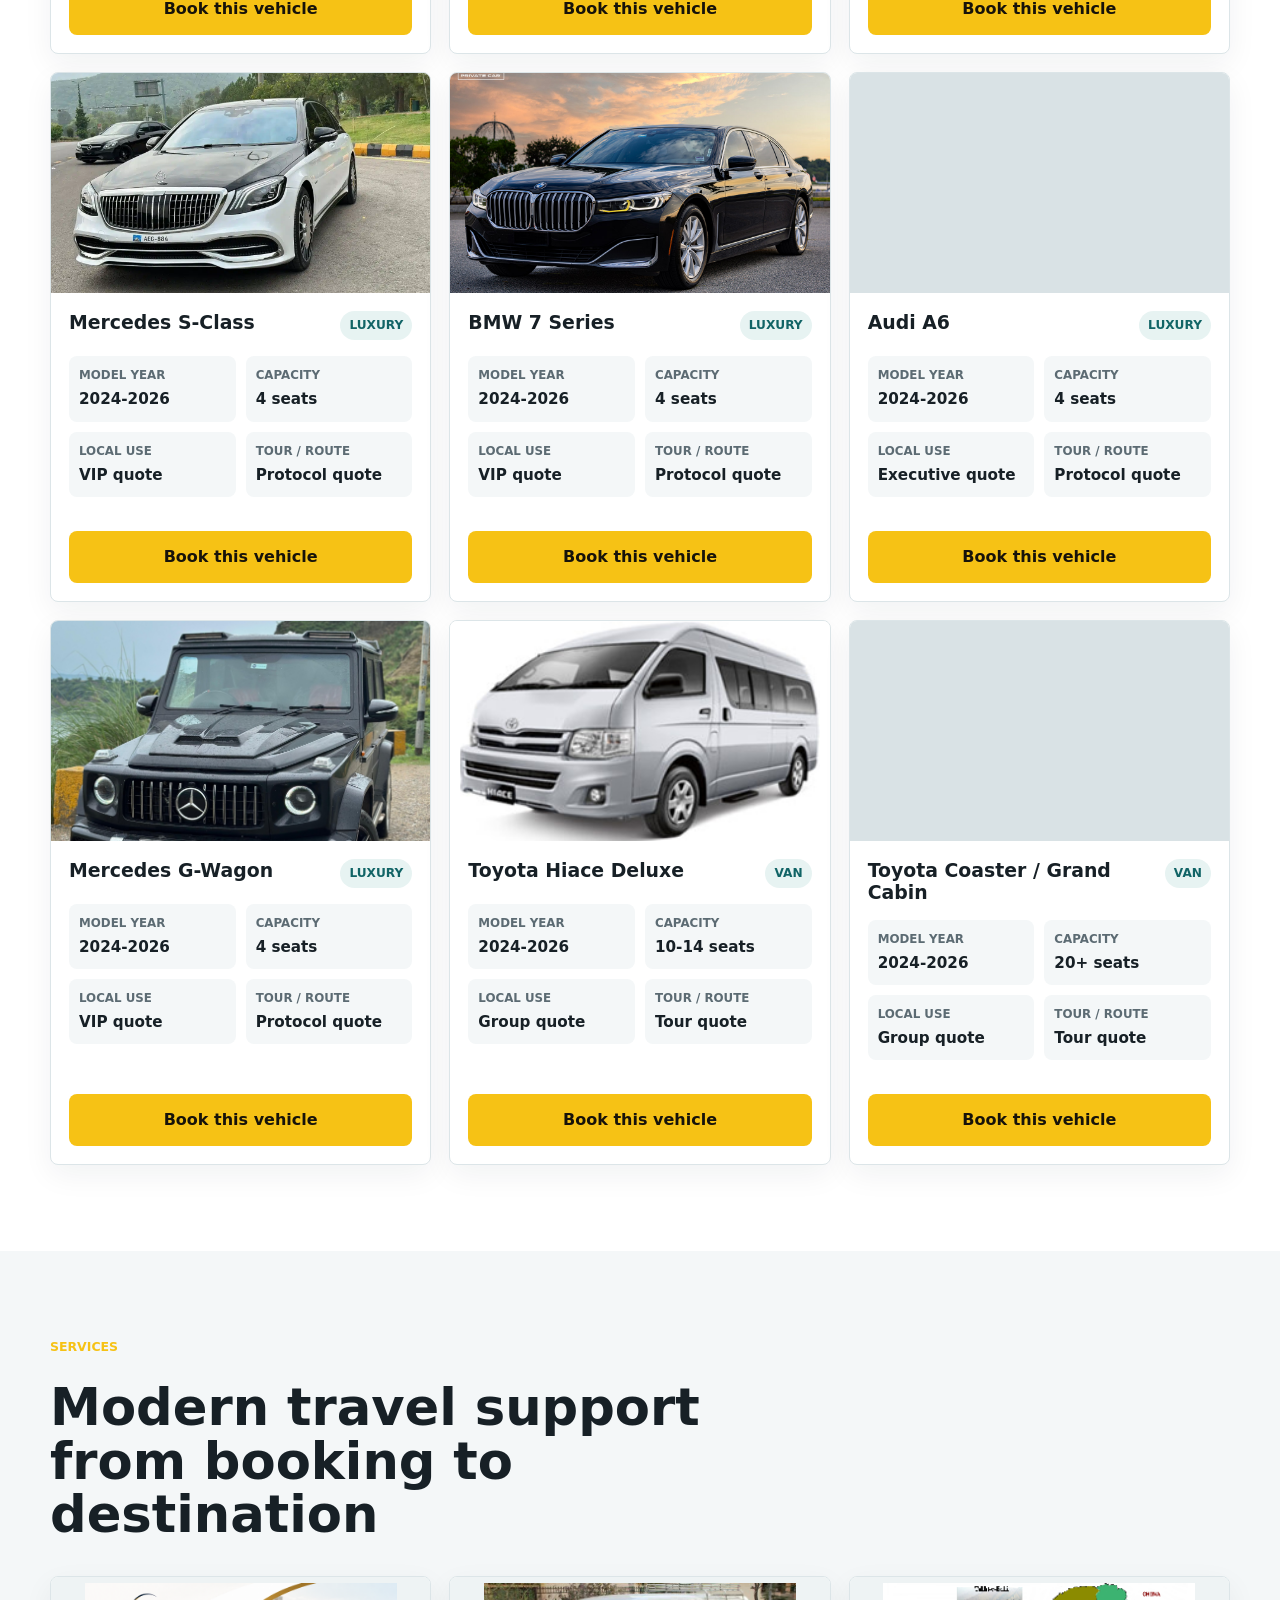
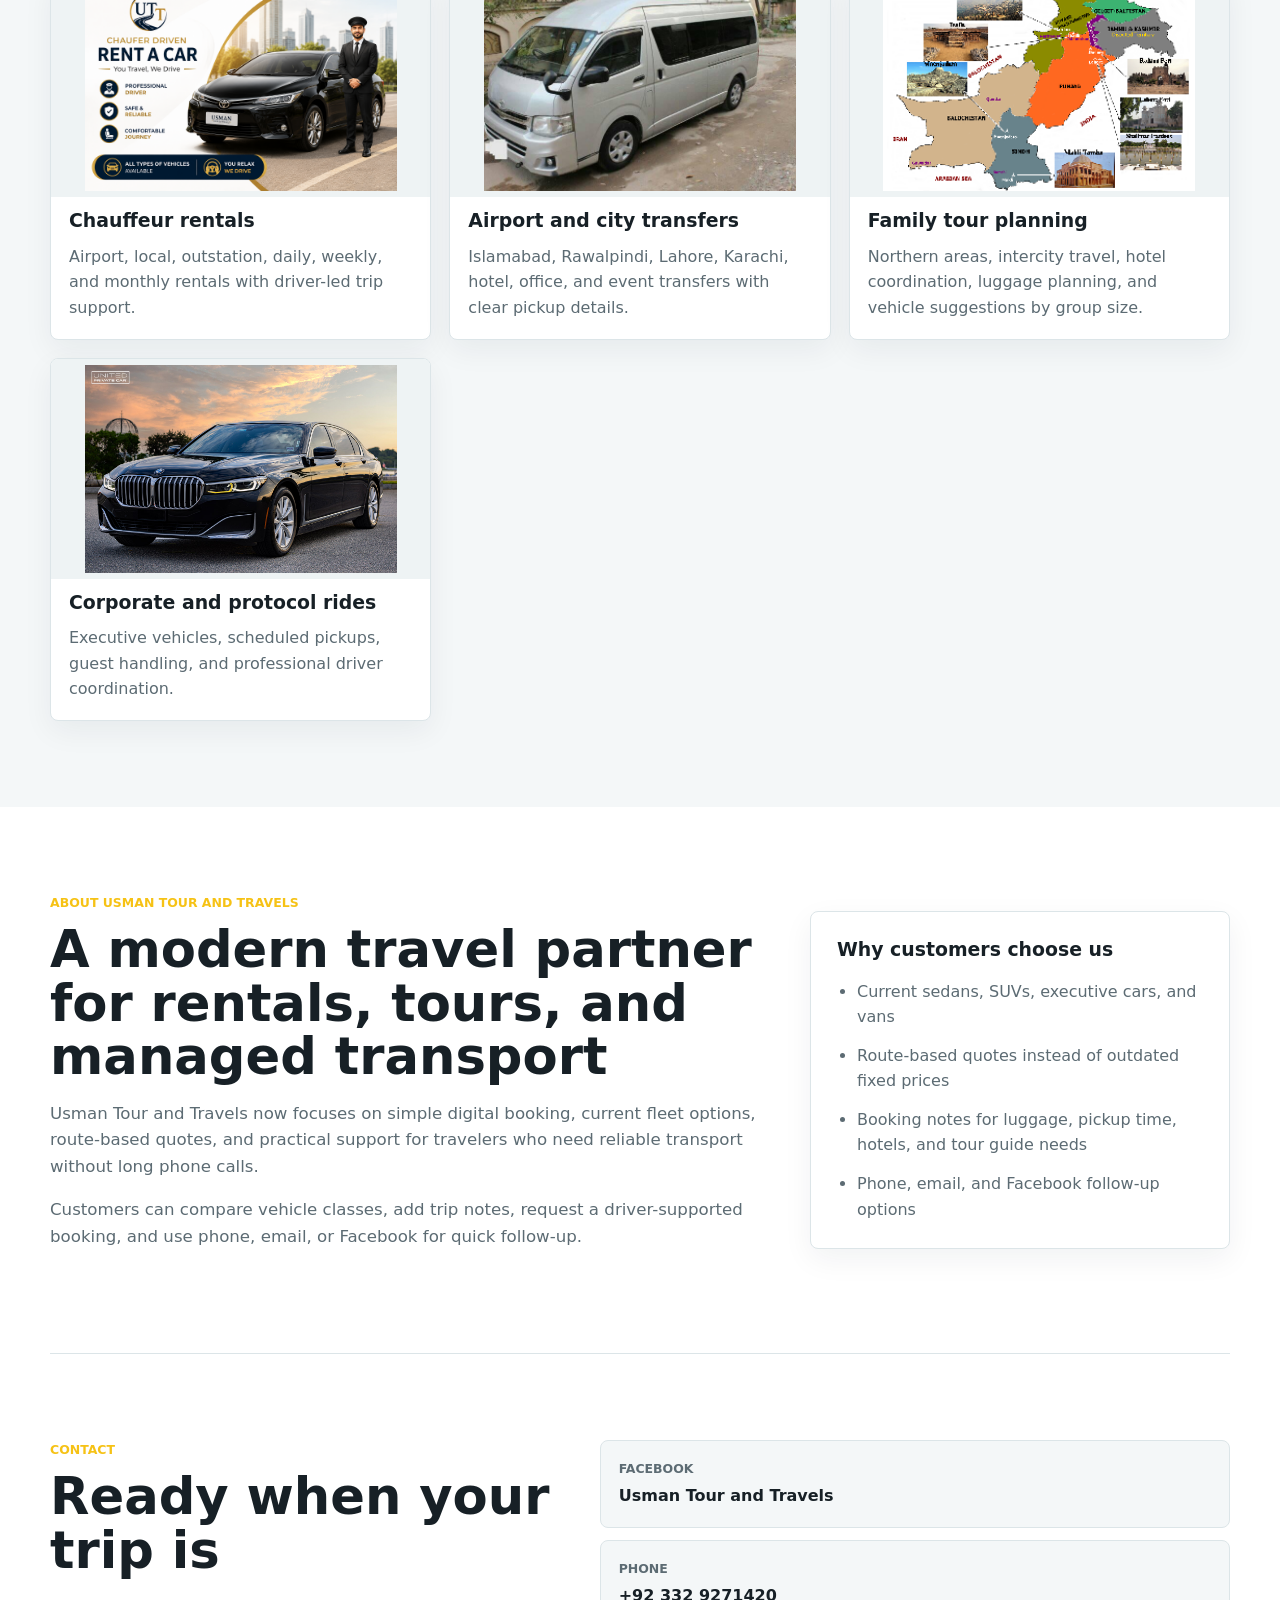
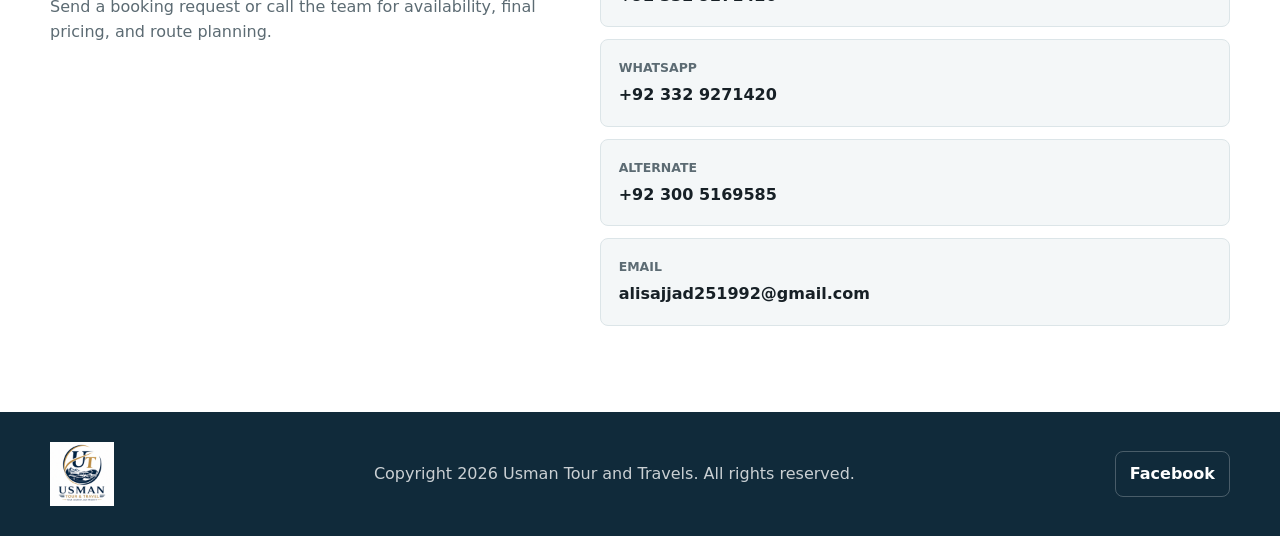
==== commit 0812f26f: "Send booking email without redirect" ====
--- a/web/index.html
+++ b/web/index.html
@@ -27,7 +27,7 @@
         "logo": "https://hmalisajjad.github.io/Travel-and-Tour-Website/images/logo-usman-tour-travel-192.png",
         "image": "https://hmalisajjad.github.io/Travel-and-Tour-Website/images/fortuner-legender-jpg.jpg",
         "telephone": "+923329271420",
-        "email": "greatvirgo251992@hotmail.com",
+        "email": "alisajjad251992@gmail.com",
         "areaServed": ["Islamabad", "Rawalpindi", "Lahore", "Karachi", "Pakistan"],
         "sameAs": ["https://www.facebook.com/Usmantourstravel"],
         "makesOffer": [
@@ -85,8 +85,11 @@
             </div>
           </div>
 
-          <form class="booking-card" id="booking" action="server.php" method="post" data-booking-form>
+          <form class="booking-card" id="booking" action="https://formsubmit.co/alisajjad251992@gmail.com" method="post" data-booking-form>
             <input type="hidden" name="form_type" value="modern_booking">
+            <input type="hidden" name="_subject" value="Usman Tour and Travels booking request">
+            <input type="hidden" name="_template" value="table">
+            <input type="hidden" name="_captcha" value="false">
             <div class="form-head">
               <p class="eyebrow">Quick request</p>
               <h2>Plan your ride</h2>
@@ -256,9 +259,9 @@
             <span>Alternate</span>
             +92 300 5169585
           </a>
-          <a href="mailto:greatvirgo251992@hotmail.com">
+          <a href="mailto:alisajjad251992@gmail.com">
             <span>Email</span>
-            greatvirgo251992@hotmail.com
+            alisajjad251992@gmail.com
           </a>
         </div>
       </section>
@@ -280,7 +283,7 @@
       <p data-dialog-content></p>
       <div class="dialog-actions">
         <a class="btn btn-primary" data-whatsapp-link href="https://wa.me/923329271420" target="_blank" rel="noopener">Send on WhatsApp</a>
-        <a class="btn btn-secondary" data-mail-link href="mailto:greatvirgo251992@hotmail.com">Email request</a>
+        <button class="btn btn-secondary" type="button" data-email-button>Email request</button>
         <a class="btn btn-secondary" href="tel:+923329271420">Call to book</a>
       </div>
     </dialog>
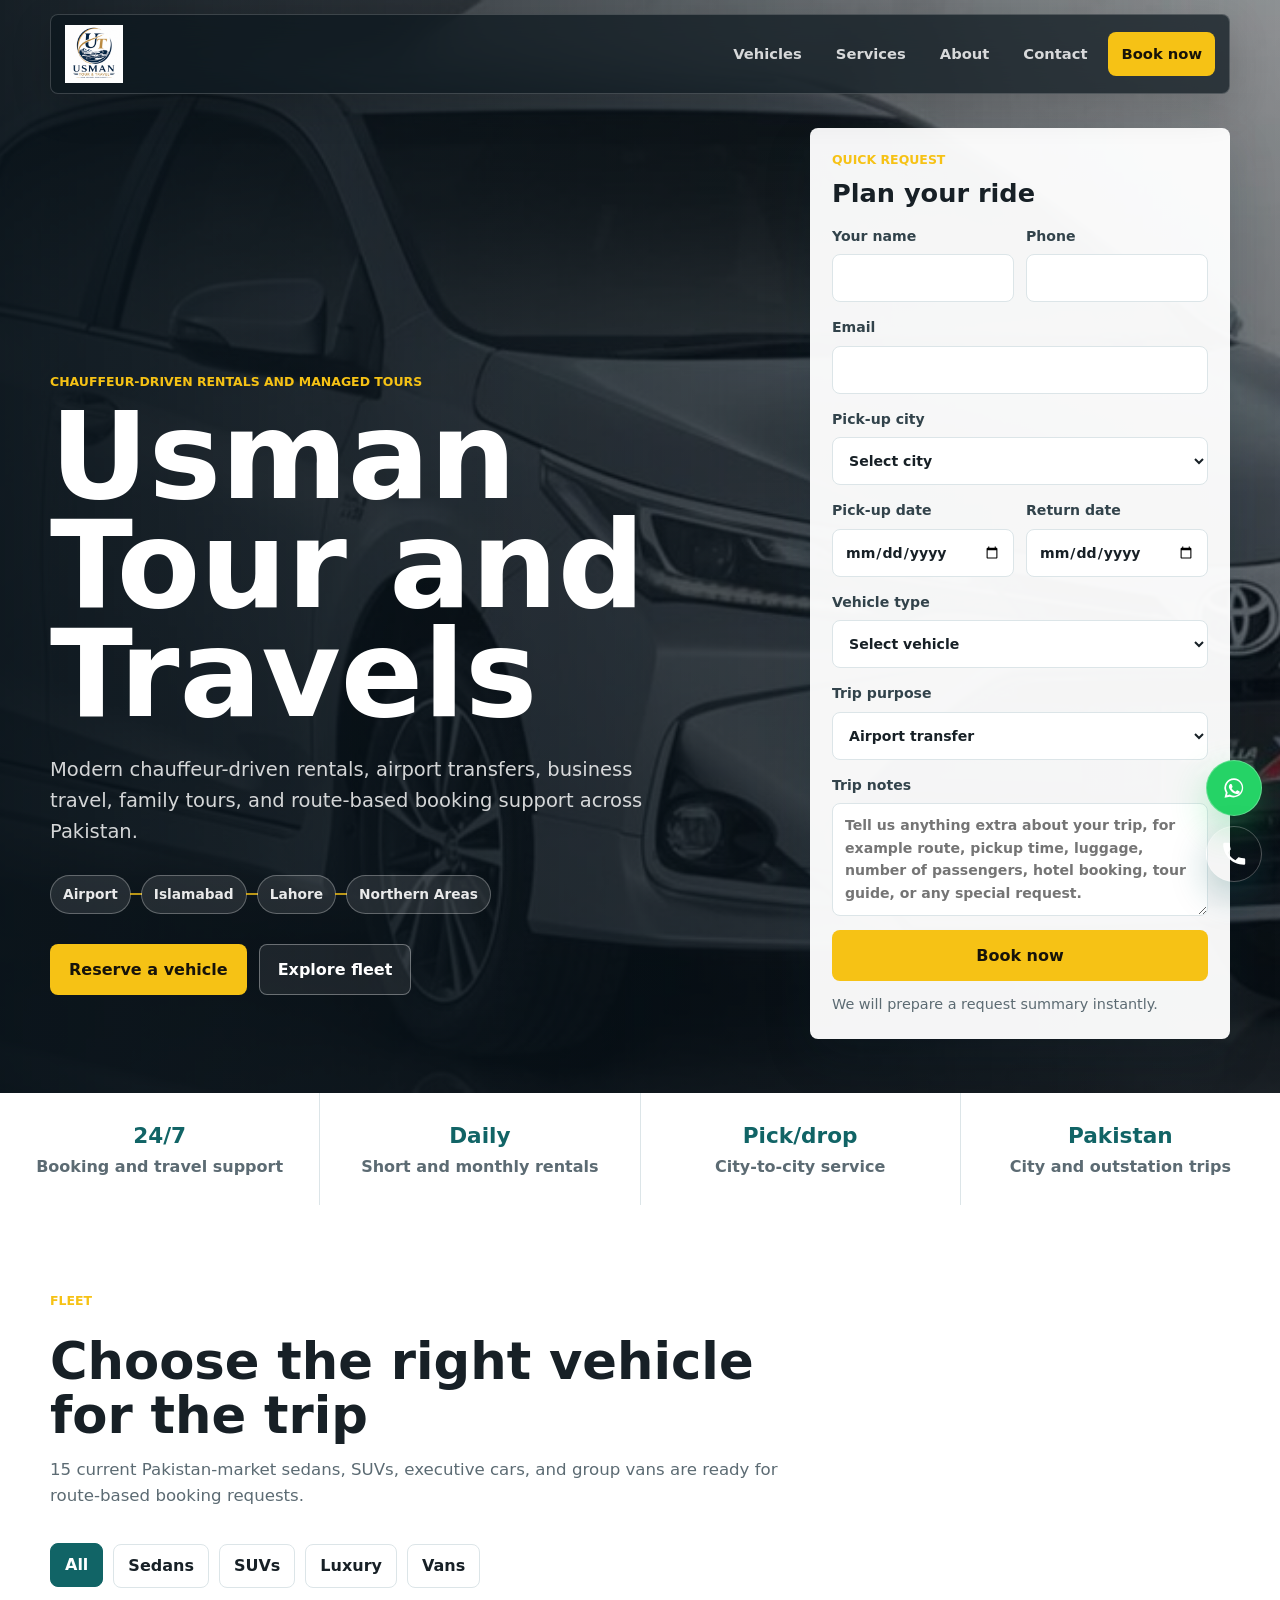
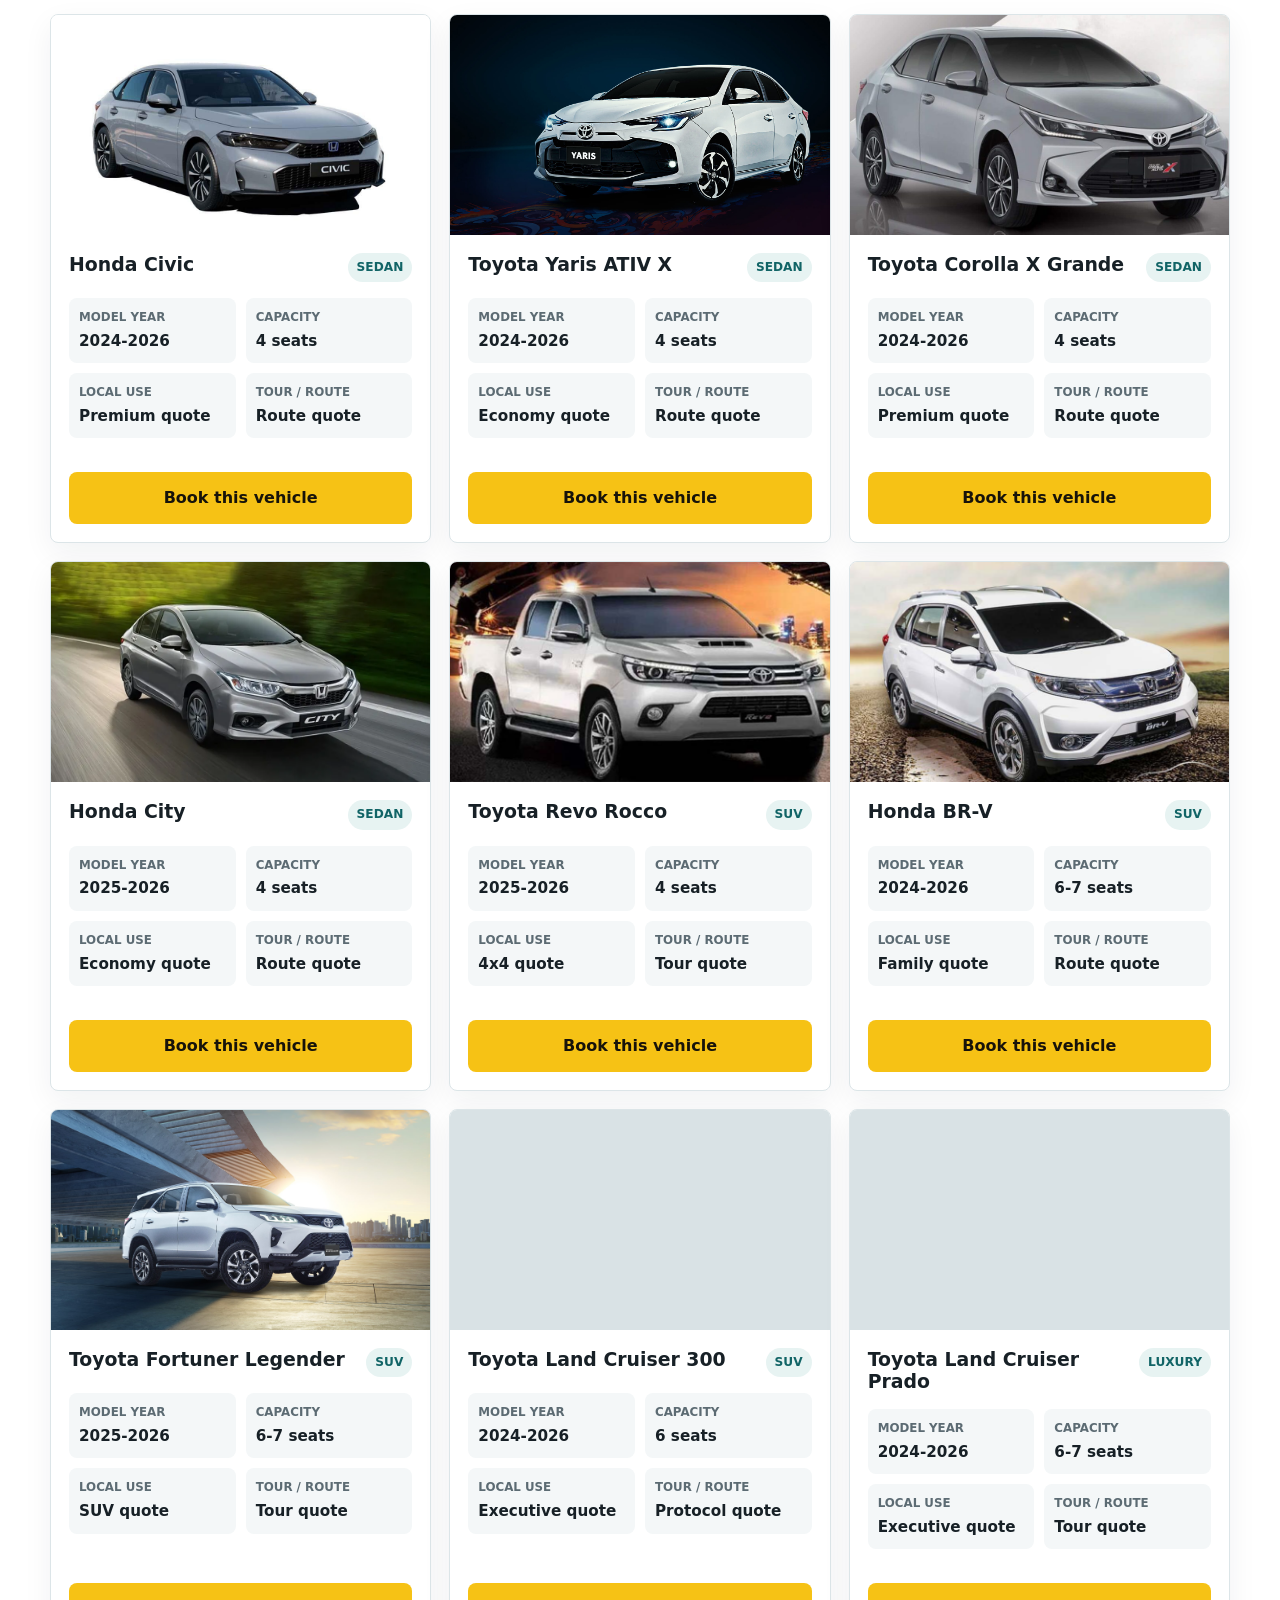
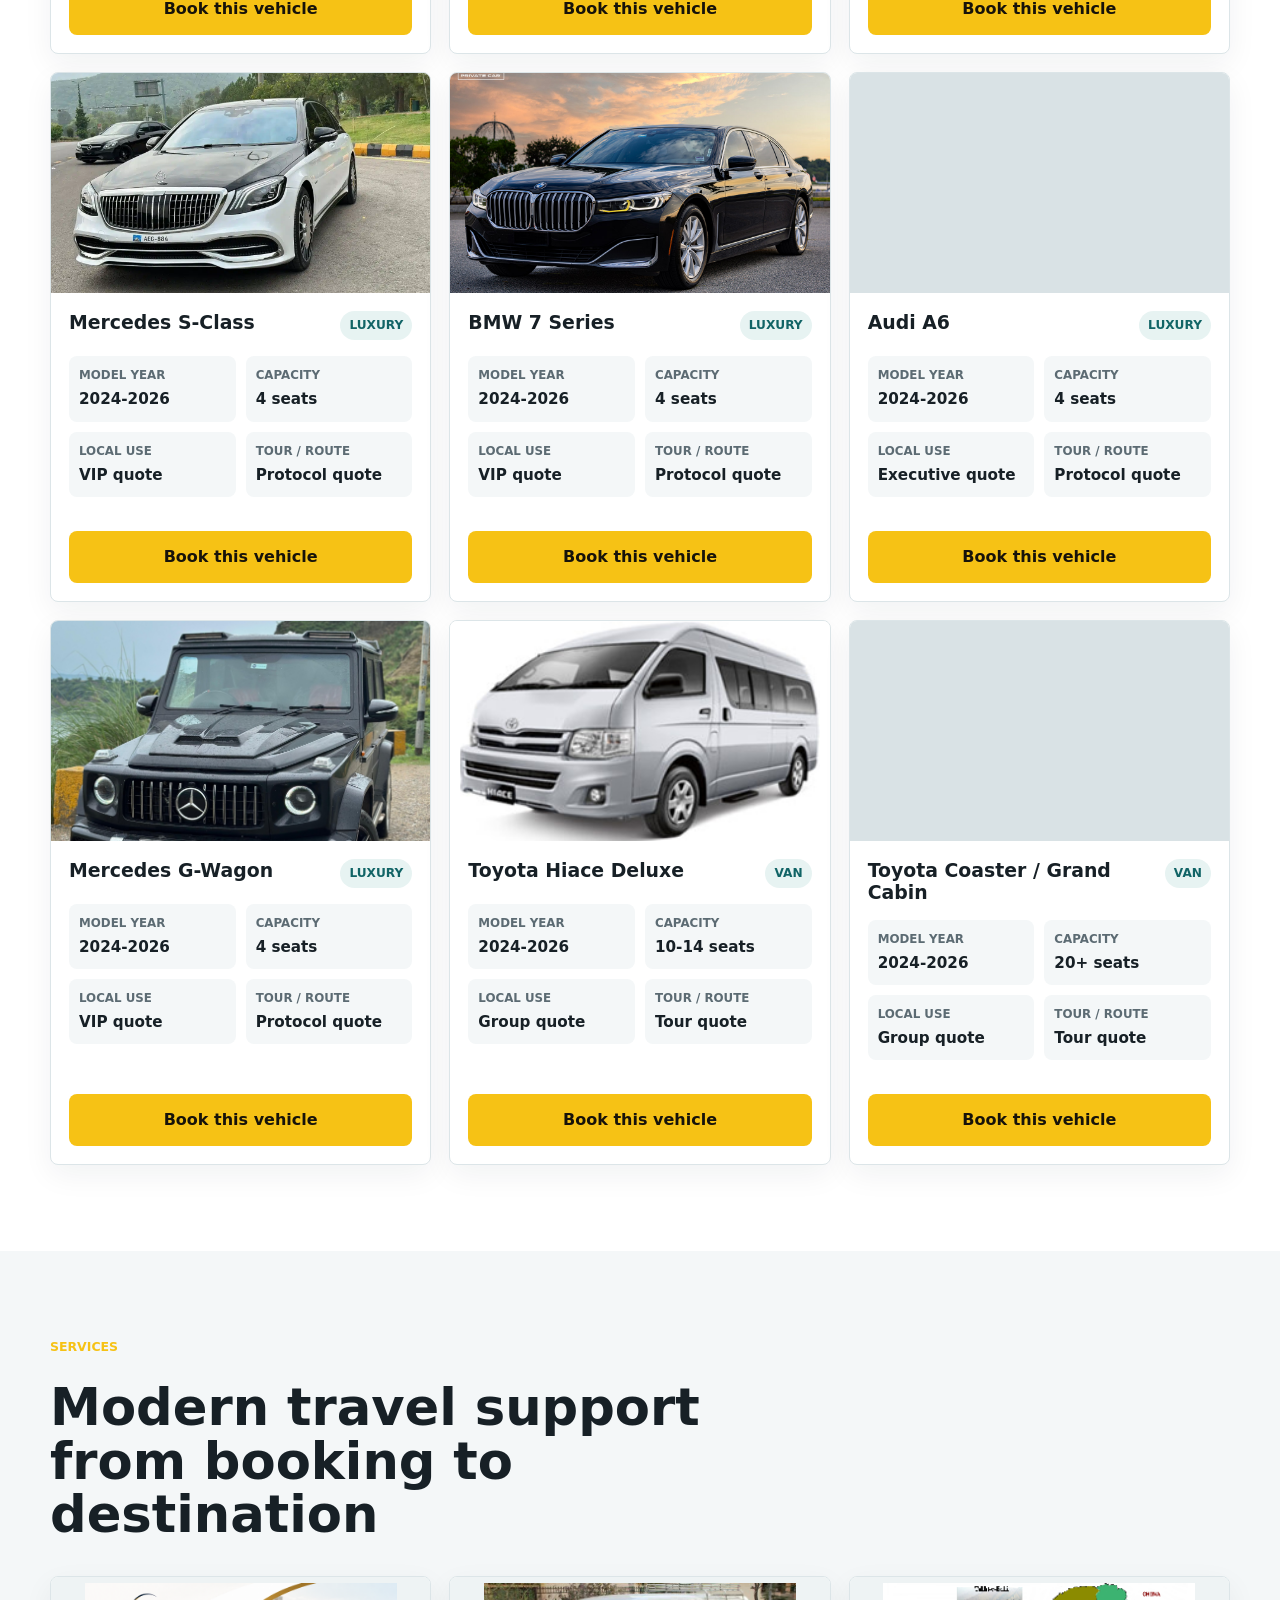
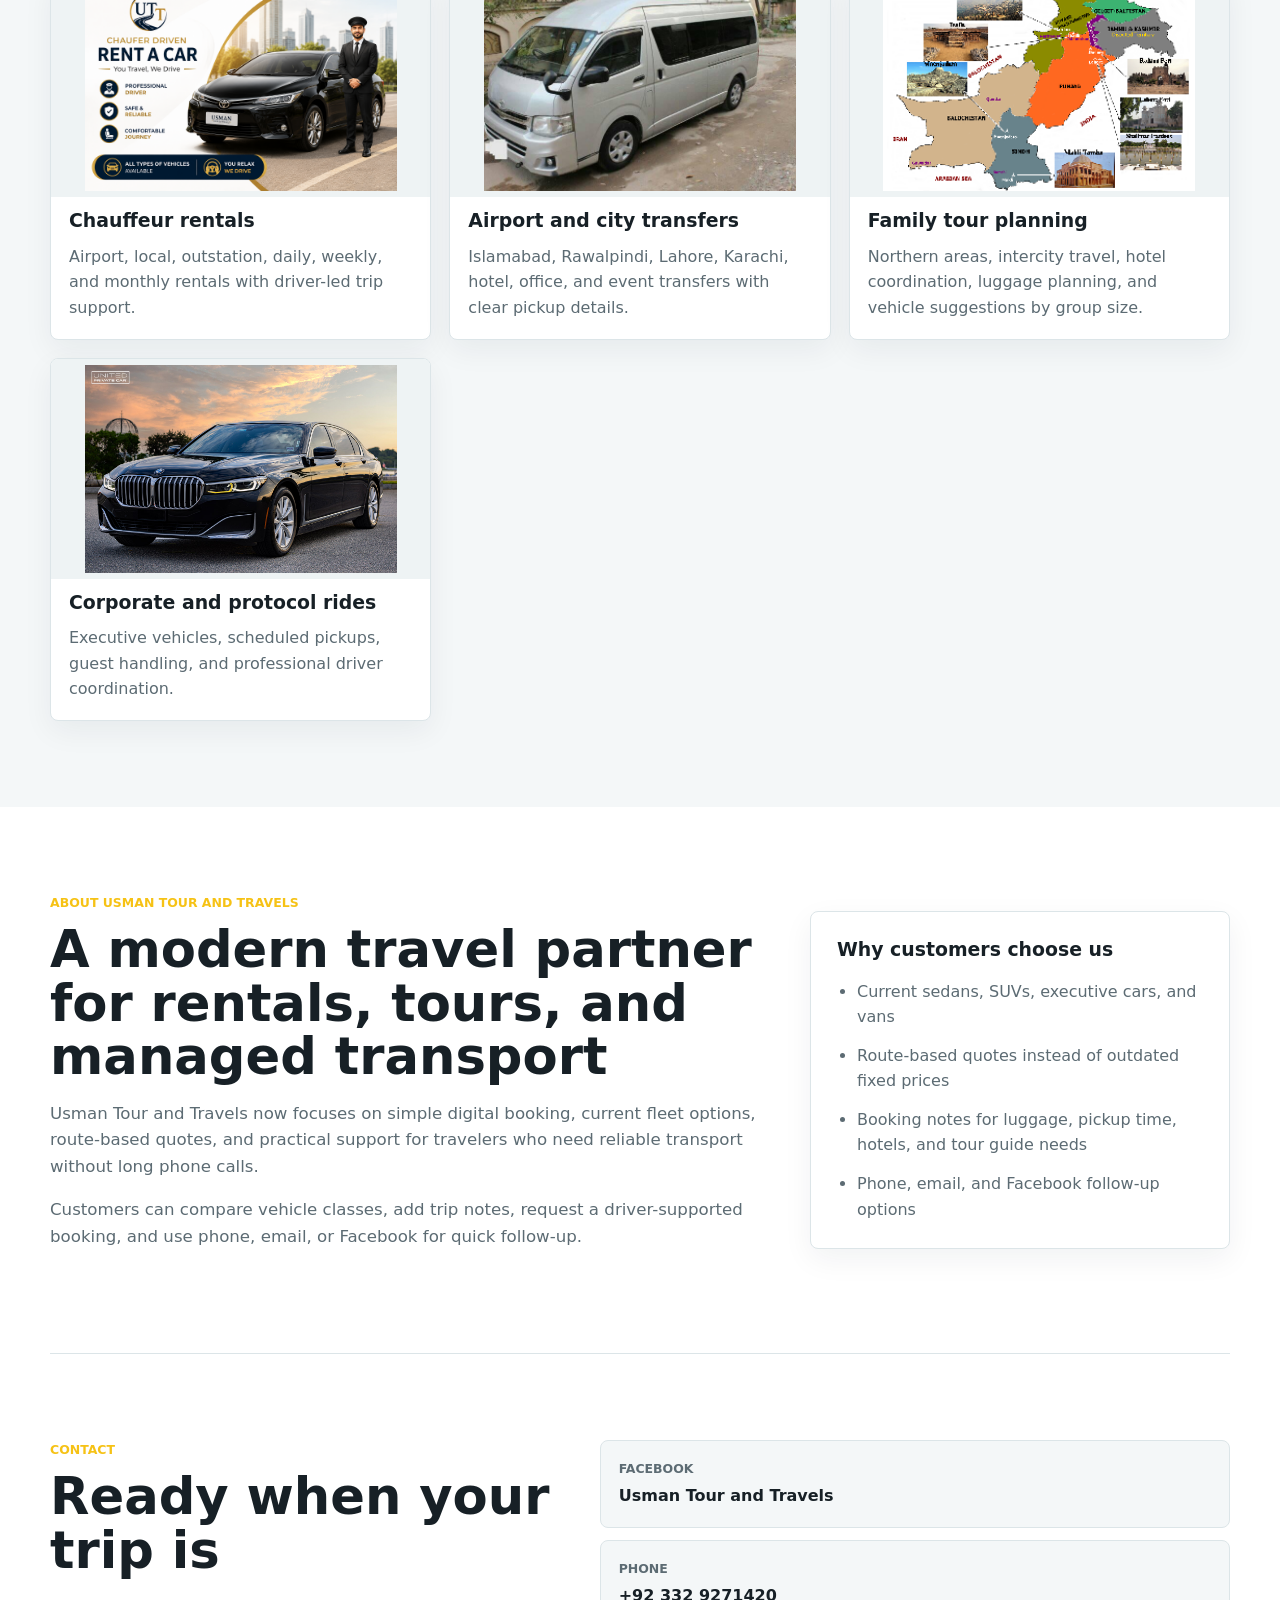
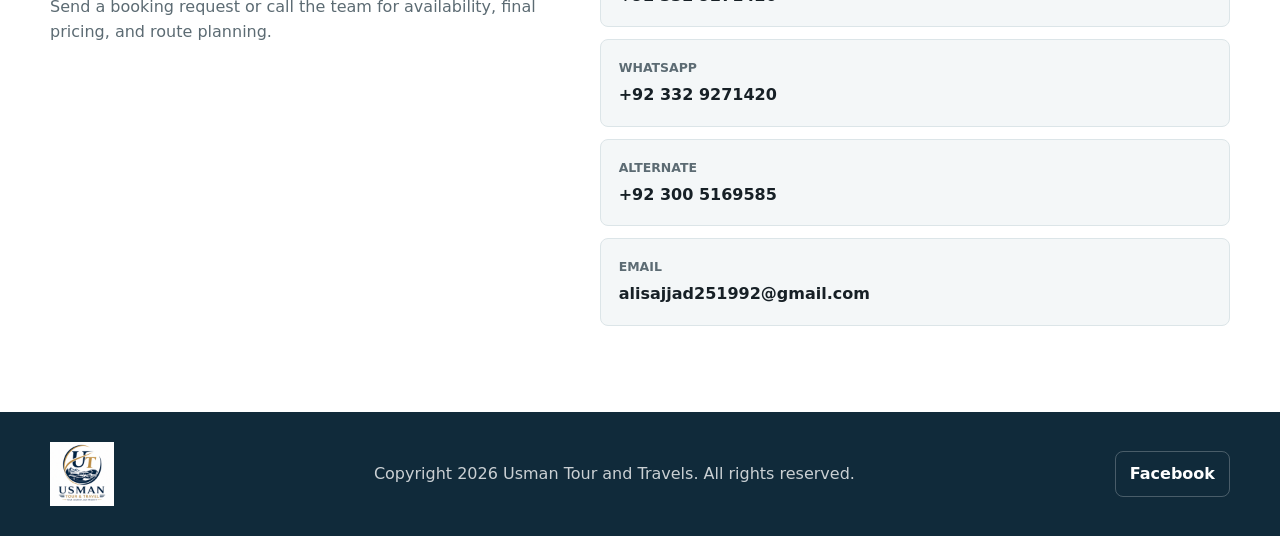
==== commit 31857e38: "Restore email link and add floating contact icons" ====
--- a/web/index.html
+++ b/web/index.html
@@ -85,11 +85,8 @@
             </div>
           </div>
 
-          <form class="booking-card" id="booking" action="https://formsubmit.co/alisajjad251992@gmail.com" method="post" data-booking-form>
+          <form class="booking-card" id="booking" action="server.php" method="post" data-booking-form>
             <input type="hidden" name="form_type" value="modern_booking">
-            <input type="hidden" name="_subject" value="Usman Tour and Travels booking request">
-            <input type="hidden" name="_template" value="table">
-            <input type="hidden" name="_captcha" value="false">
             <div class="form-head">
               <p class="eyebrow">Quick request</p>
               <h2>Plan your ride</h2>
@@ -273,9 +270,20 @@
       <a class="footer-social" href="https://www.facebook.com/Usmantourstravel" target="_blank" rel="noopener">Facebook</a>
     </footer>
 
-    <a class="floating-whatsapp" href="https://wa.me/923329271420" target="_blank" rel="noopener" aria-label="Message Usman Tour and Travels on WhatsApp">
-      WhatsApp
-    </a>
+    <div class="floating-actions" aria-label="Quick contact options">
+      <a class="floating-action floating-action-whatsapp" href="https://wa.me/923329271420" target="_blank" rel="noopener" aria-label="Message Usman Tour and Travels on WhatsApp">
+        <svg viewBox="0 0 32 32" aria-hidden="true" focusable="false">
+          <path d="M16.03 4.8a10.98 10.98 0 0 0-9.47 16.56L5.2 27.2l5.98-1.32A10.98 10.98 0 1 0 16.03 4.8Zm0 2.12a8.86 8.86 0 0 1 7.5 13.58 8.86 8.86 0 0 1-11.9 3.24l-.36-.2-3.2.7.72-3.1-.24-.38A8.86 8.86 0 0 1 16.03 6.92Zm-4.02 4.6c-.2 0-.52.08-.8.38-.28.3-1.06 1.04-1.06 2.54s1.08 2.94 1.24 3.14c.16.2 2.1 3.36 5.22 4.58 2.58 1.02 3.1.82 3.66.76.56-.06 1.8-.74 2.06-1.46.26-.72.26-1.34.18-1.46-.08-.12-.28-.2-.58-.36-.3-.16-1.8-.9-2.08-1-.28-.1-.48-.16-.68.16-.2.3-.78 1-.96 1.2-.18.2-.36.22-.66.08-.3-.16-1.28-.48-2.44-1.5-.9-.8-1.5-1.78-1.68-2.08-.18-.3-.02-.46.14-.62.14-.14.3-.36.46-.54.16-.18.2-.3.3-.5.1-.2.04-.38-.02-.54-.06-.16-.68-1.64-.94-2.24-.24-.58-.5-.52-.68-.52h-.64Z"/>
+        </svg>
+        <span class="sr-only">WhatsApp</span>
+      </a>
+      <a class="floating-action floating-action-call" href="tel:+923329271420" aria-label="Call Usman Tour and Travels">
+        <svg viewBox="0 0 24 24" aria-hidden="true" focusable="false">
+          <path d="M6.62 10.79c1.46 2.87 3.72 5.12 6.59 6.59l2.2-2.2c.3-.3.75-.39 1.14-.26 1.25.41 2.6.63 3.95.63.61 0 1.1.49 1.1 1.1v3.5c0 .61-.49 1.1-1.1 1.1C10.63 21.25 2.75 13.37 2.75 3.5c0-.61.49-1.1 1.1-1.1h3.5c.61 0 1.1.49 1.1 1.1 0 1.35.21 2.7.63 3.95.13.39.04.84-.26 1.14l-2.2 2.2Z"/>
+        </svg>
+        <span class="sr-only">Call</span>
+      </a>
+    </div>
 
     <dialog class="booking-dialog" data-dialog>
       <button class="dialog-close" type="button" aria-label="Close" data-dialog-close>&times;</button>
@@ -283,7 +291,7 @@
       <p data-dialog-content></p>
       <div class="dialog-actions">
         <a class="btn btn-primary" data-whatsapp-link href="https://wa.me/923329271420" target="_blank" rel="noopener">Send on WhatsApp</a>
-        <button class="btn btn-secondary" type="button" data-email-button>Email request</button>
+        <a class="btn btn-secondary" data-mail-link href="mailto:alisajjad251992@gmail.com">Email request</a>
         <a class="btn btn-secondary" href="tel:+923329271420">Call to book</a>
       </div>
     </dialog>
--- a/web/styles.css
+++ b/web/styles.css
@@ -727,28 +727,56 @@
   font-weight: 850;
 }
 
-.floating-whatsapp {
+.floating-actions {
   position: fixed;
   right: 18px;
   bottom: 18px;
   z-index: 19;
+  display: flex;
+  flex-direction: column;
+  gap: 10px;
+}
+
+.floating-action {
   display: inline-flex;
-  min-height: 48px;
+  width: 56px;
+  height: 56px;
   align-items: center;
   justify-content: center;
   border: 1px solid rgba(255, 255, 255, 0.28);
-  border-radius: 999px;
-  padding: 12px 18px;
+  border-radius: 50%;
   color: #fff;
-  background: #128c7e;
-  box-shadow: 0 14px 36px rgba(18, 140, 126, 0.28);
-  font-weight: 900;
   transition: transform 180ms ease, box-shadow 180ms ease;
 }
 
-.floating-whatsapp:hover,
-.floating-whatsapp:focus-visible {
+.floating-action svg {
+  width: 28px;
+  height: 28px;
+  fill: currentColor;
+}
+
+.floating-action-whatsapp {
+  background: #25d366;
+  box-shadow: 0 14px 36px rgba(37, 211, 102, 0.3);
+}
+
+.floating-action-call {
+  background: var(--brand-2);
+  box-shadow: 0 14px 36px rgba(17, 100, 102, 0.28);
+}
+
+.floating-action:hover,
+.floating-action:focus-visible {
   transform: translateY(-3px);
+}
+
+.floating-action-whatsapp:hover,
+.floating-action-whatsapp:focus-visible {
+  box-shadow: 0 18px 44px rgba(37, 211, 102, 0.4);
+}
+
+.floating-action-call:hover,
+.floating-action-call:focus-visible {
   box-shadow: 0 18px 44px rgba(18, 140, 126, 0.36);
 }
 
@@ -979,12 +1007,20 @@
     scroll-margin-top: 96px;
   }
 
-  .floating-whatsapp {
+  .floating-actions {
     right: 12px;
     bottom: 12px;
-    min-height: 44px;
-    padding: 10px 14px;
-    font-size: 0.9rem;
+    gap: 8px;
+  }
+
+  .floating-action {
+    width: 48px;
+    height: 48px;
+  }
+
+  .floating-action svg {
+    width: 24px;
+    height: 24px;
   }
 }
 
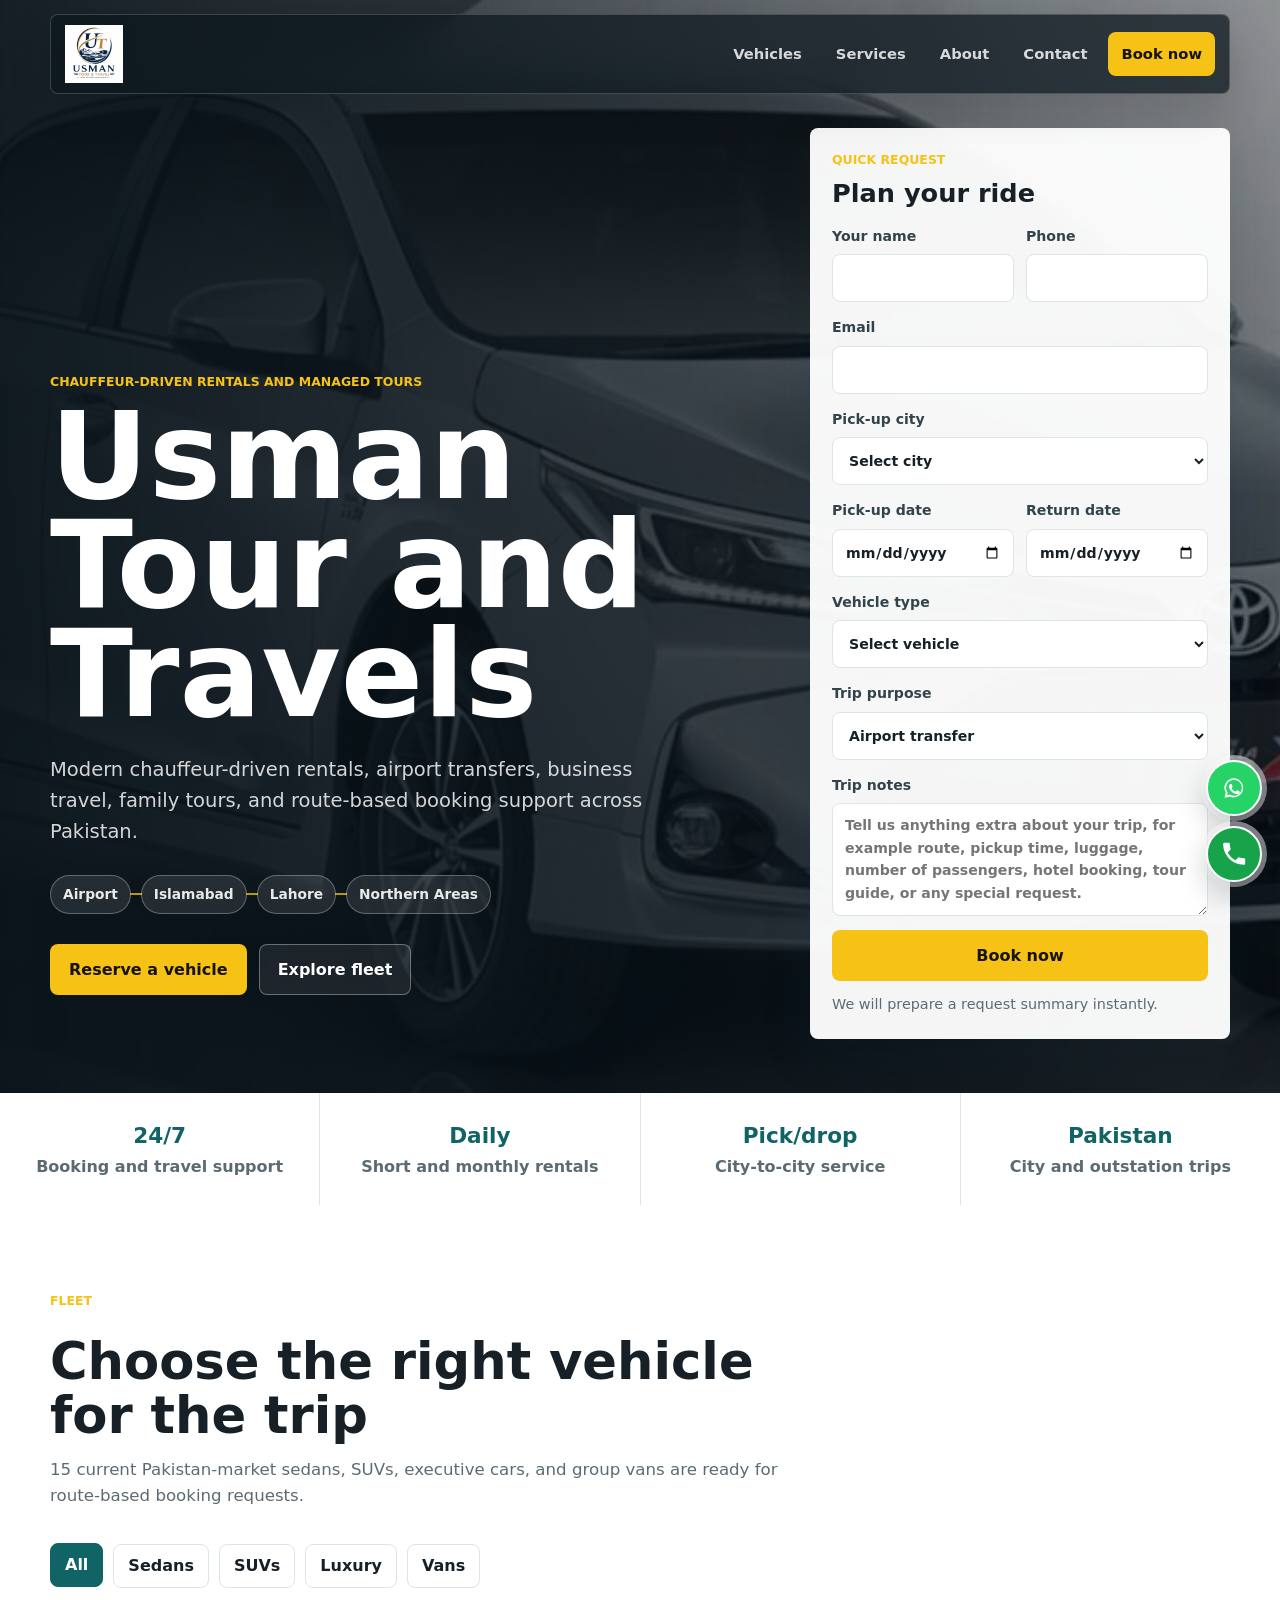
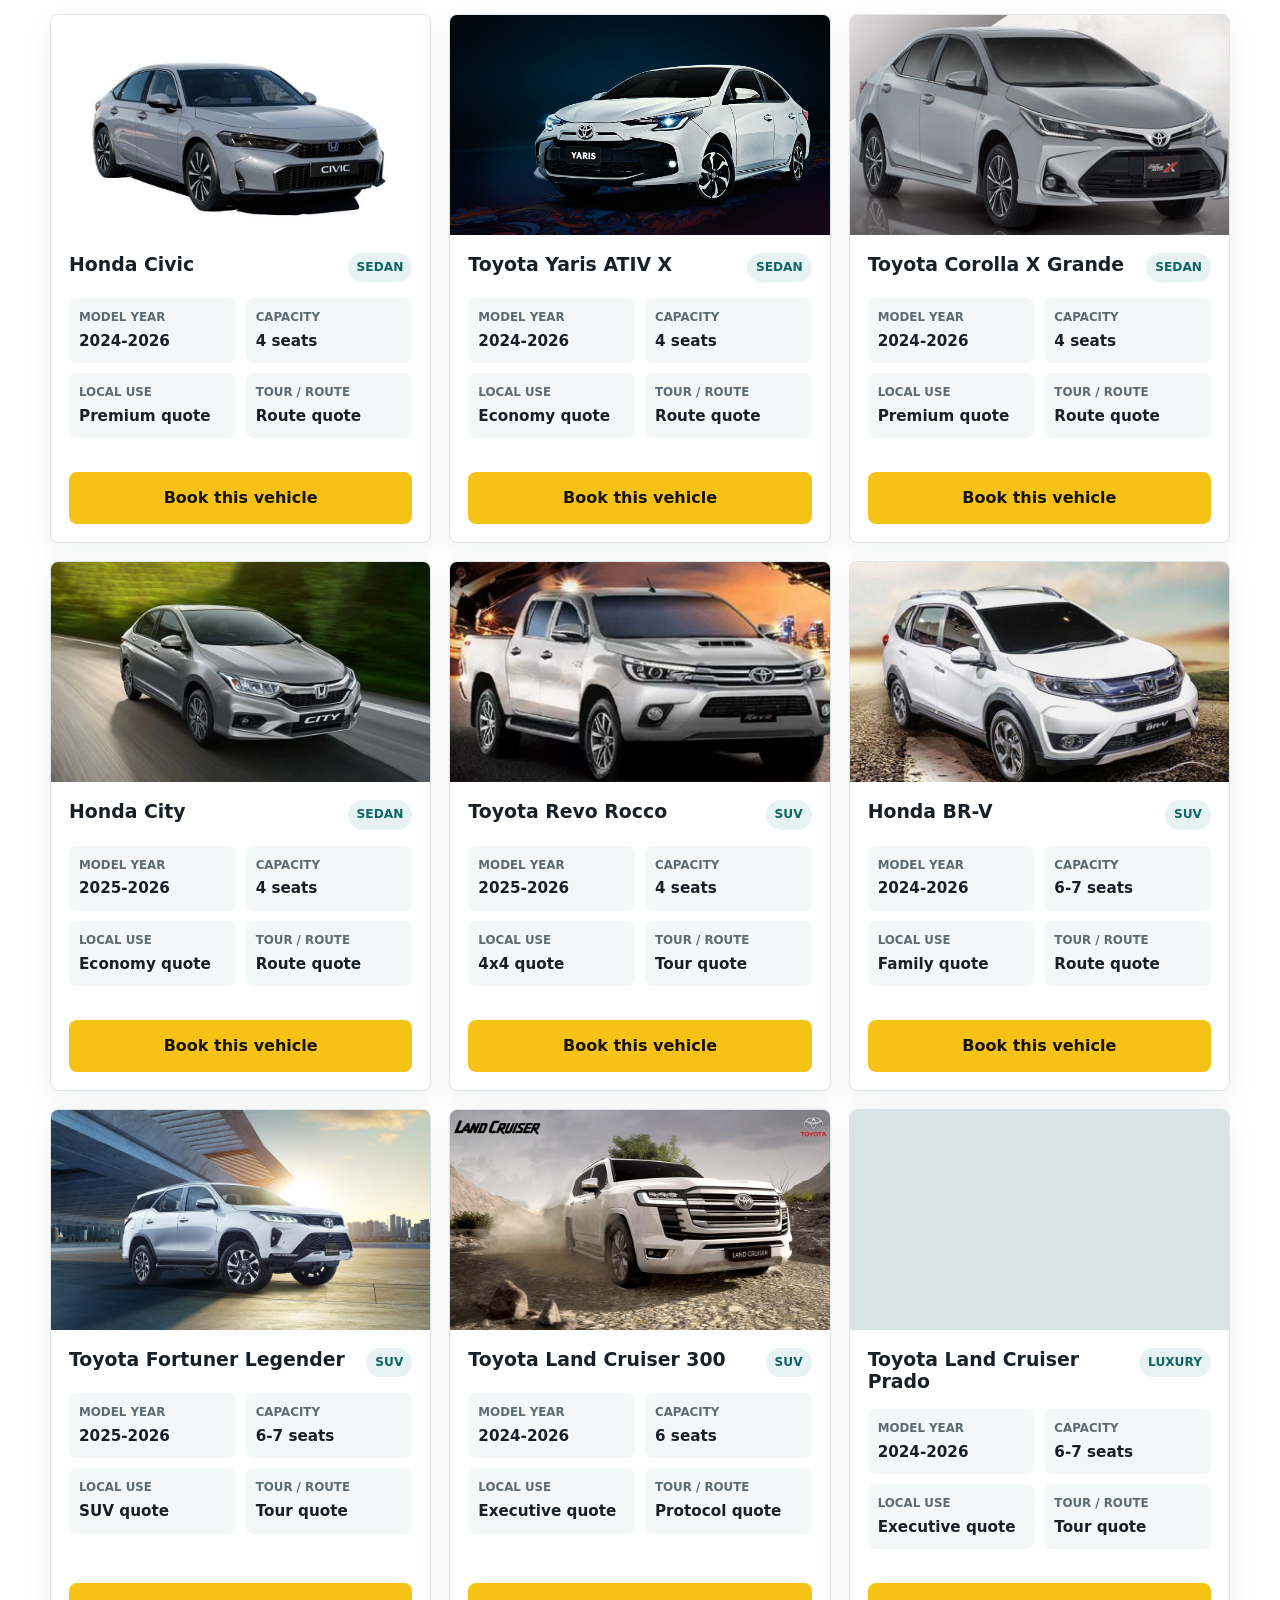
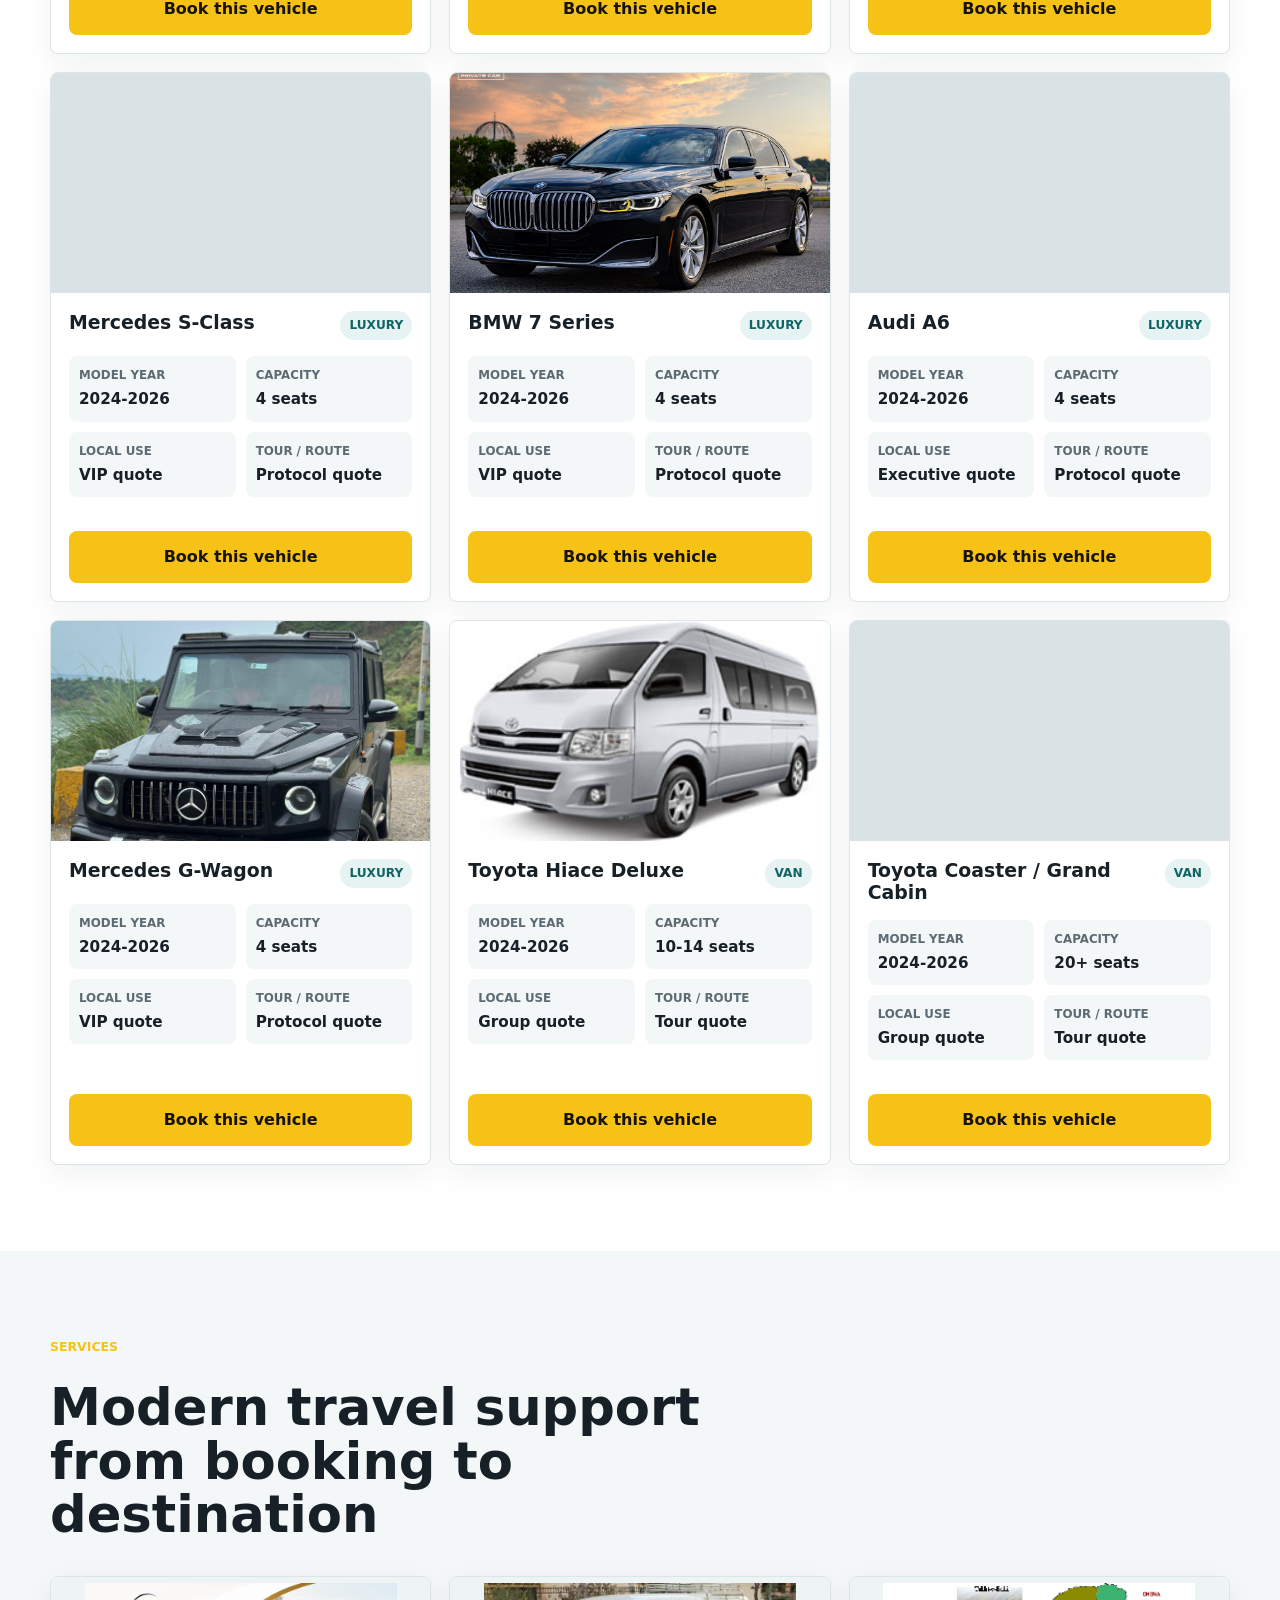
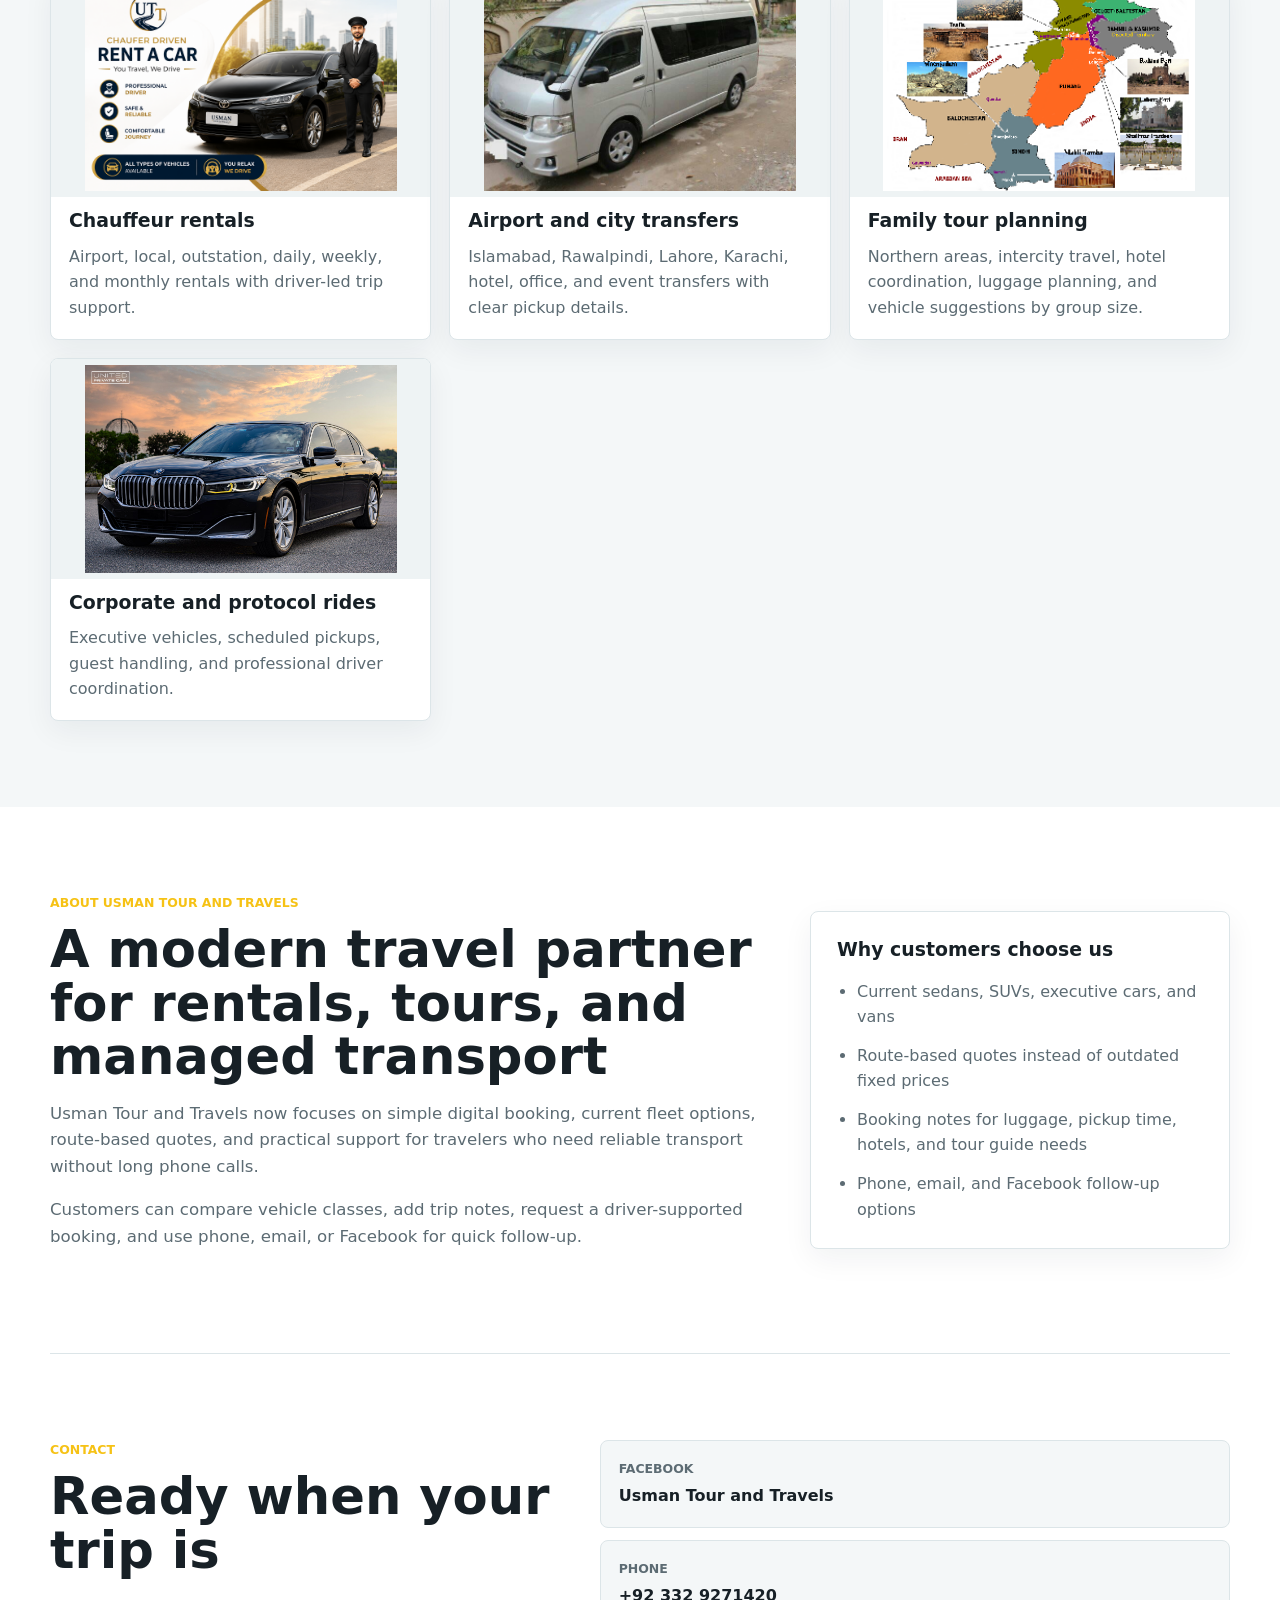
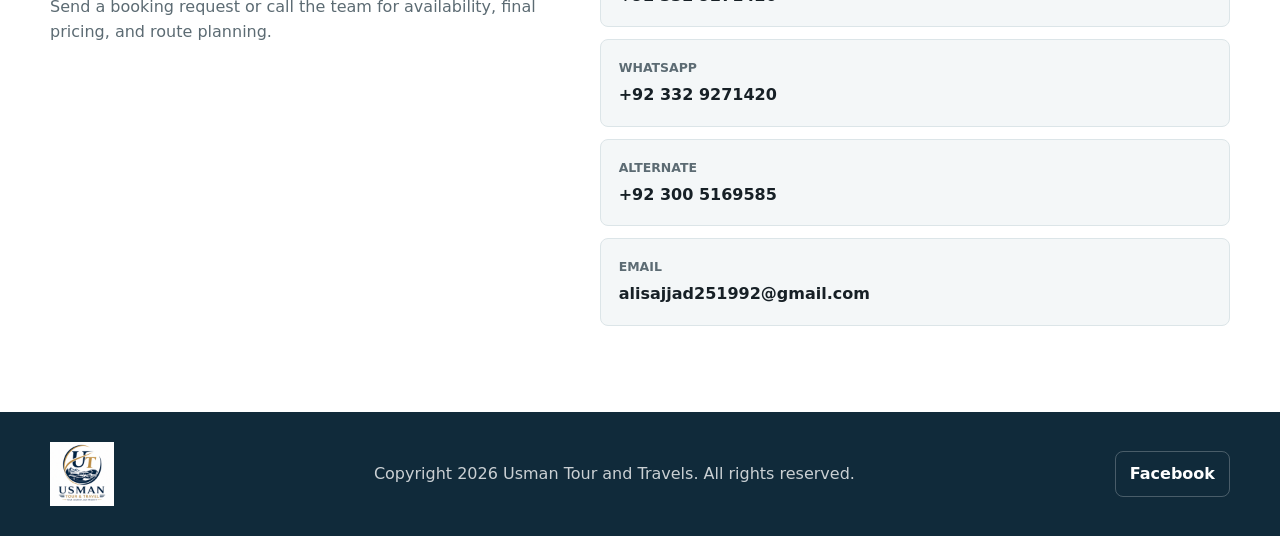
==== commit ae4807df: "Polish floating contact button colors" ====
--- a/web/index.html
+++ b/web/index.html
@@ -17,7 +17,7 @@
     <link rel="apple-touch-icon" href="images/logo-usman-tour-travel-192.png">
     <link rel="preload" as="image" href="images/logo-usman-tour-travel-192.png">
     <link rel="preload" as="image" href="images/Corolla-X.jpg">
-    <link rel="stylesheet" href="styles.css">
+    <link rel="stylesheet" href="styles.css?v=contact-actions-2">
     <script type="application/ld+json">
       {
         "@context": "https://schema.org",
--- a/web/styles.css
+++ b/web/styles.css
@@ -743,10 +743,14 @@
   height: 56px;
   align-items: center;
   justify-content: center;
-  border: 1px solid rgba(255, 255, 255, 0.28);
+  border: 2px solid #fff;
   border-radius: 50%;
   color: #fff;
-  transition: transform 180ms ease, box-shadow 180ms ease;
+  isolation: isolate;
+  box-shadow:
+    0 12px 30px rgba(8, 18, 25, 0.22),
+    0 0 0 5px rgba(255, 255, 255, 0.48);
+  transition: background 180ms ease, transform 180ms ease, box-shadow 180ms ease;
 }
 
 .floating-action svg {
@@ -757,27 +761,31 @@
 
 .floating-action-whatsapp {
   background: #25d366;
-  box-shadow: 0 14px 36px rgba(37, 211, 102, 0.3);
 }
 
 .floating-action-call {
-  background: var(--brand-2);
-  box-shadow: 0 14px 36px rgba(17, 100, 102, 0.28);
+  background: #16a34a;
 }
 
 .floating-action:hover,
 .floating-action:focus-visible {
-  transform: translateY(-3px);
+  transform: translateY(-4px) scale(1.06);
 }
 
 .floating-action-whatsapp:hover,
 .floating-action-whatsapp:focus-visible {
-  box-shadow: 0 18px 44px rgba(37, 211, 102, 0.4);
+  background: #1fb85a;
+  box-shadow:
+    0 18px 44px rgba(37, 211, 102, 0.42),
+    0 0 0 6px rgba(37, 211, 102, 0.2);
 }
 
 .floating-action-call:hover,
 .floating-action-call:focus-visible {
-  box-shadow: 0 18px 44px rgba(18, 140, 126, 0.36);
+  background: #15803d;
+  box-shadow:
+    0 18px 44px rgba(22, 163, 74, 0.42),
+    0 0 0 6px rgba(22, 163, 74, 0.22);
 }
 
 .booking-dialog {
